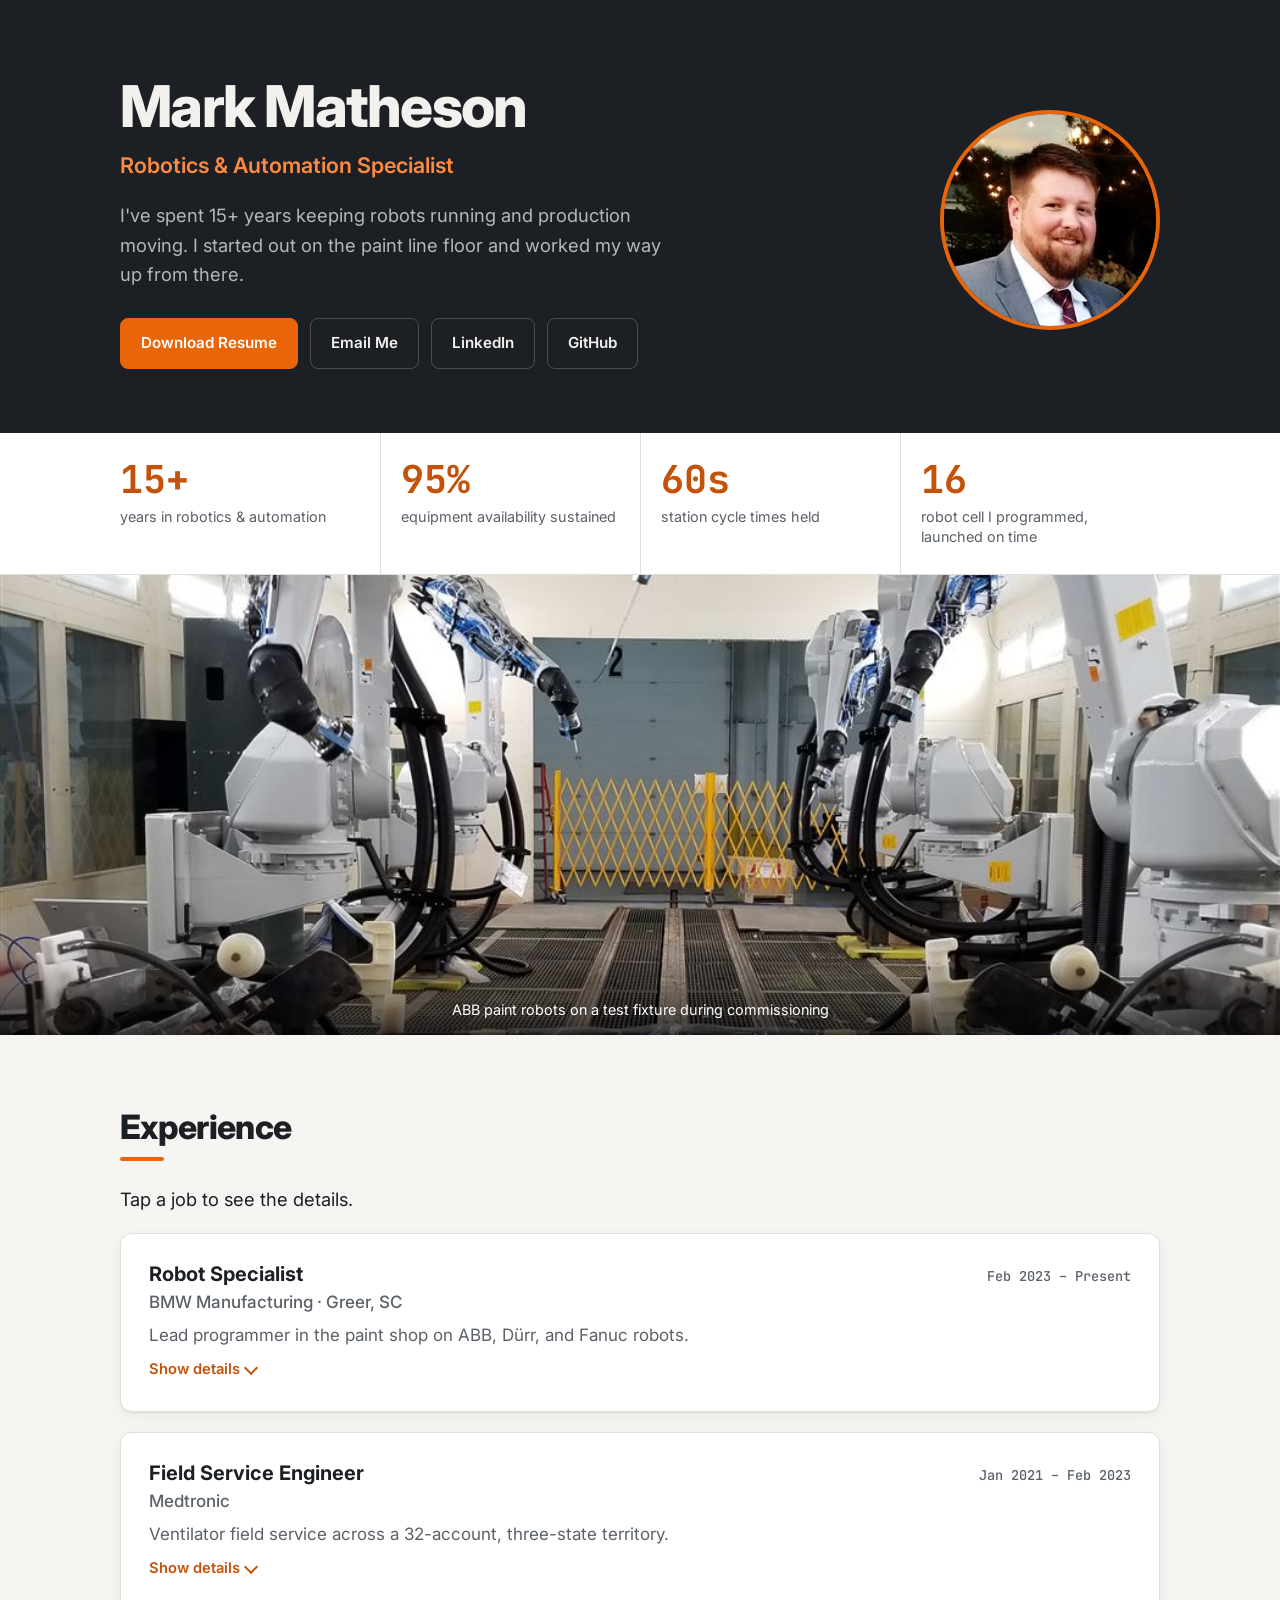
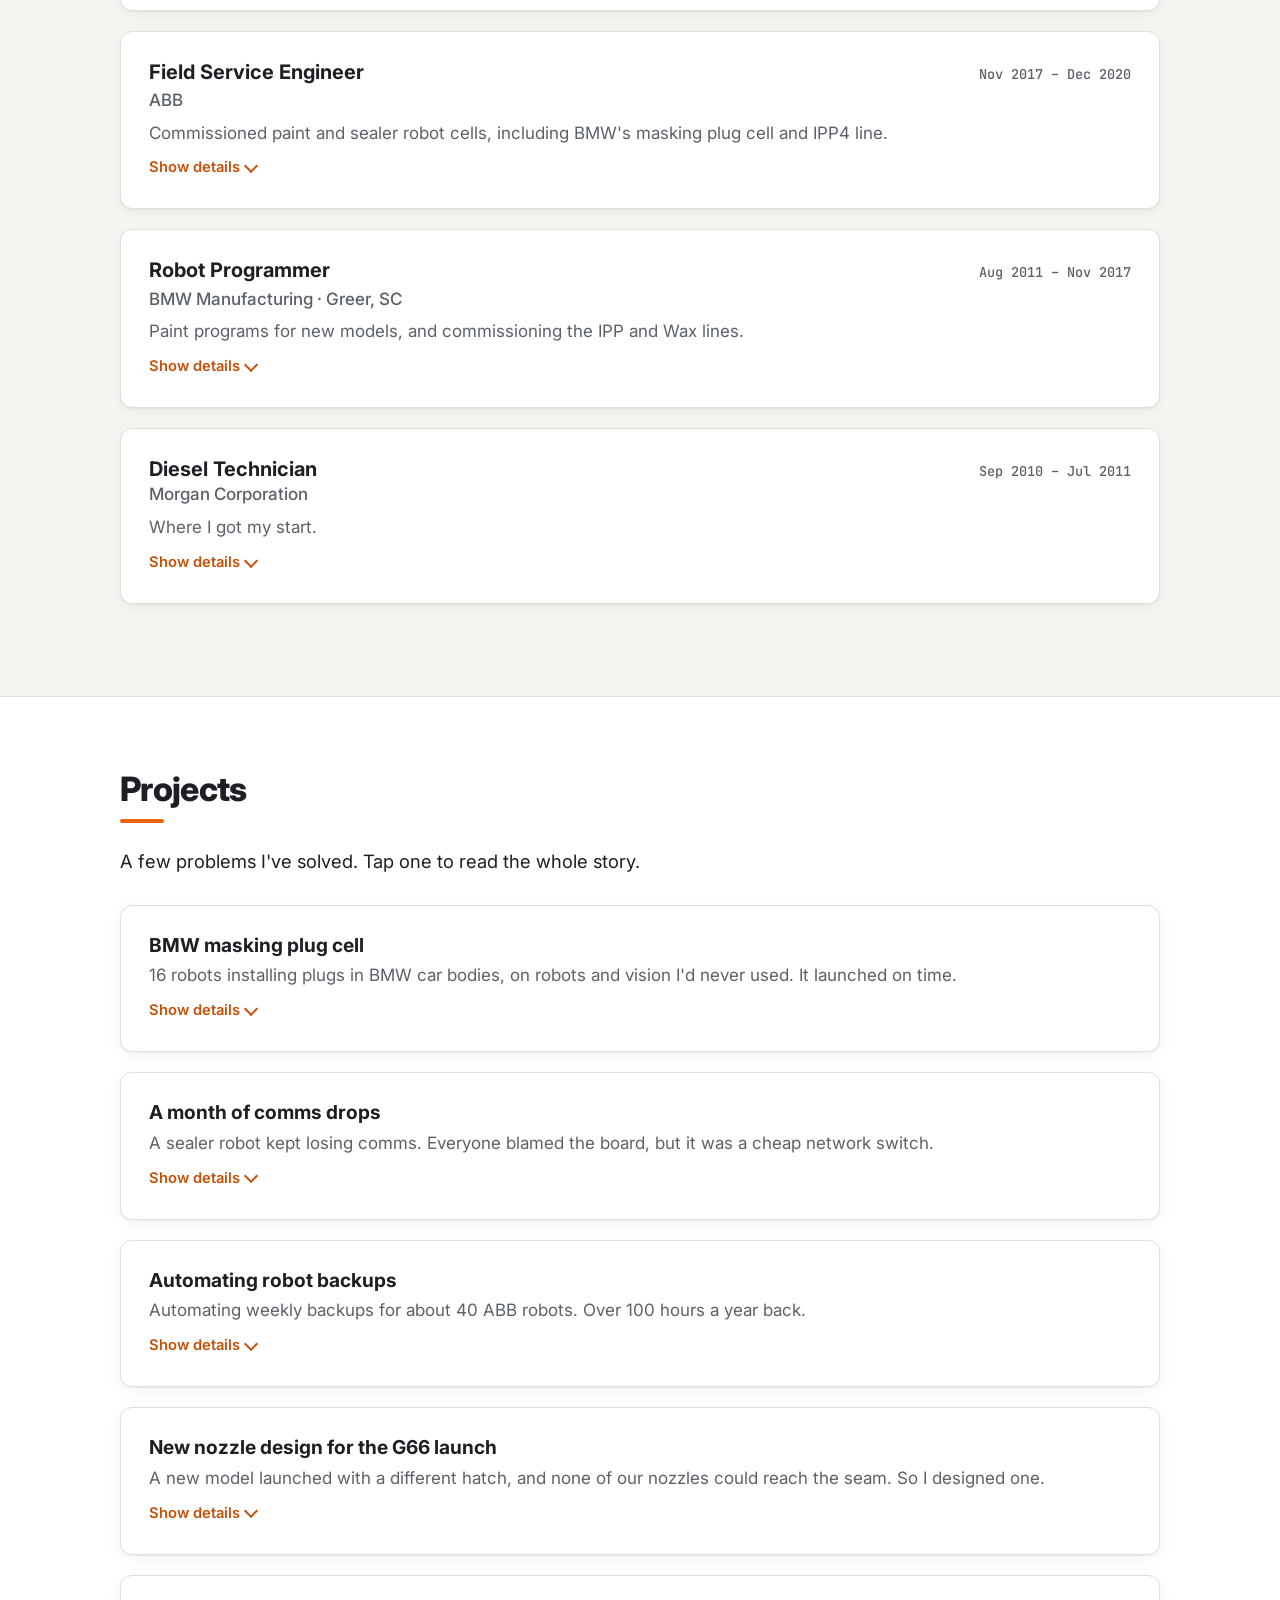
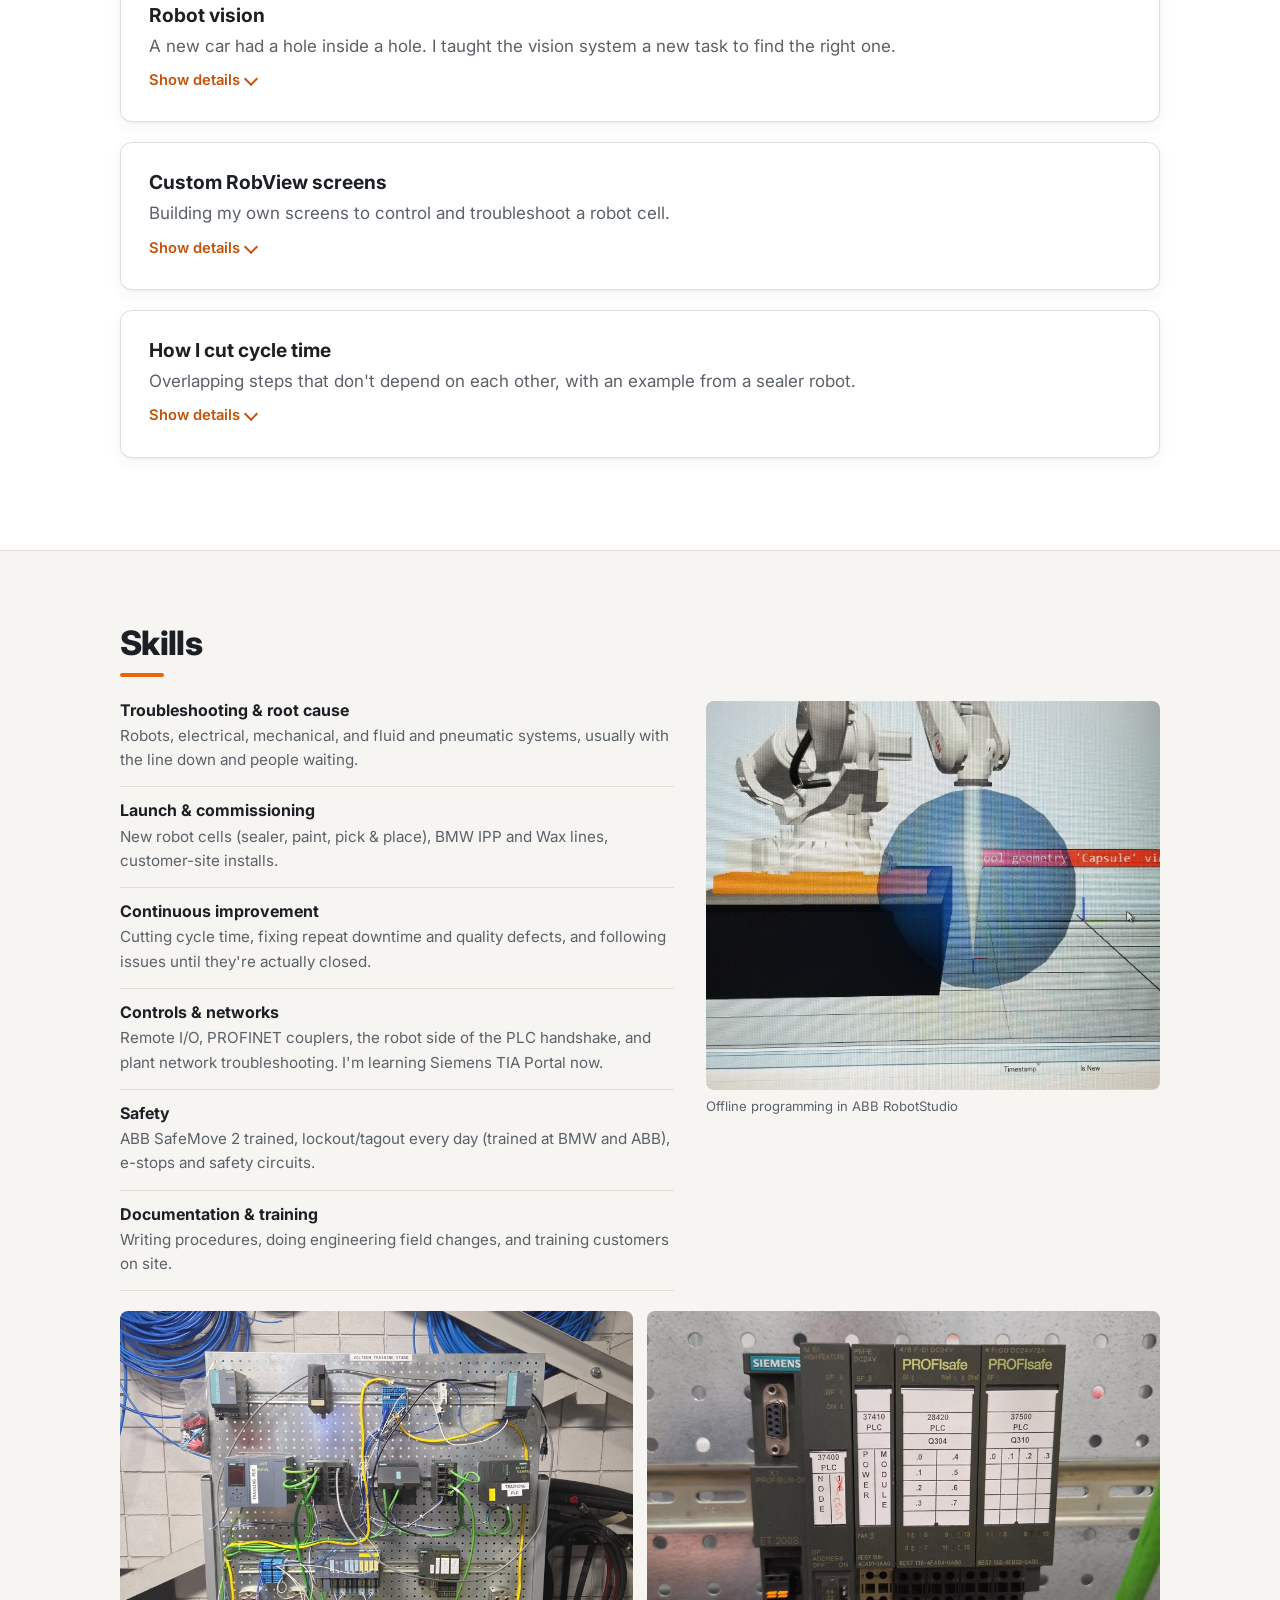
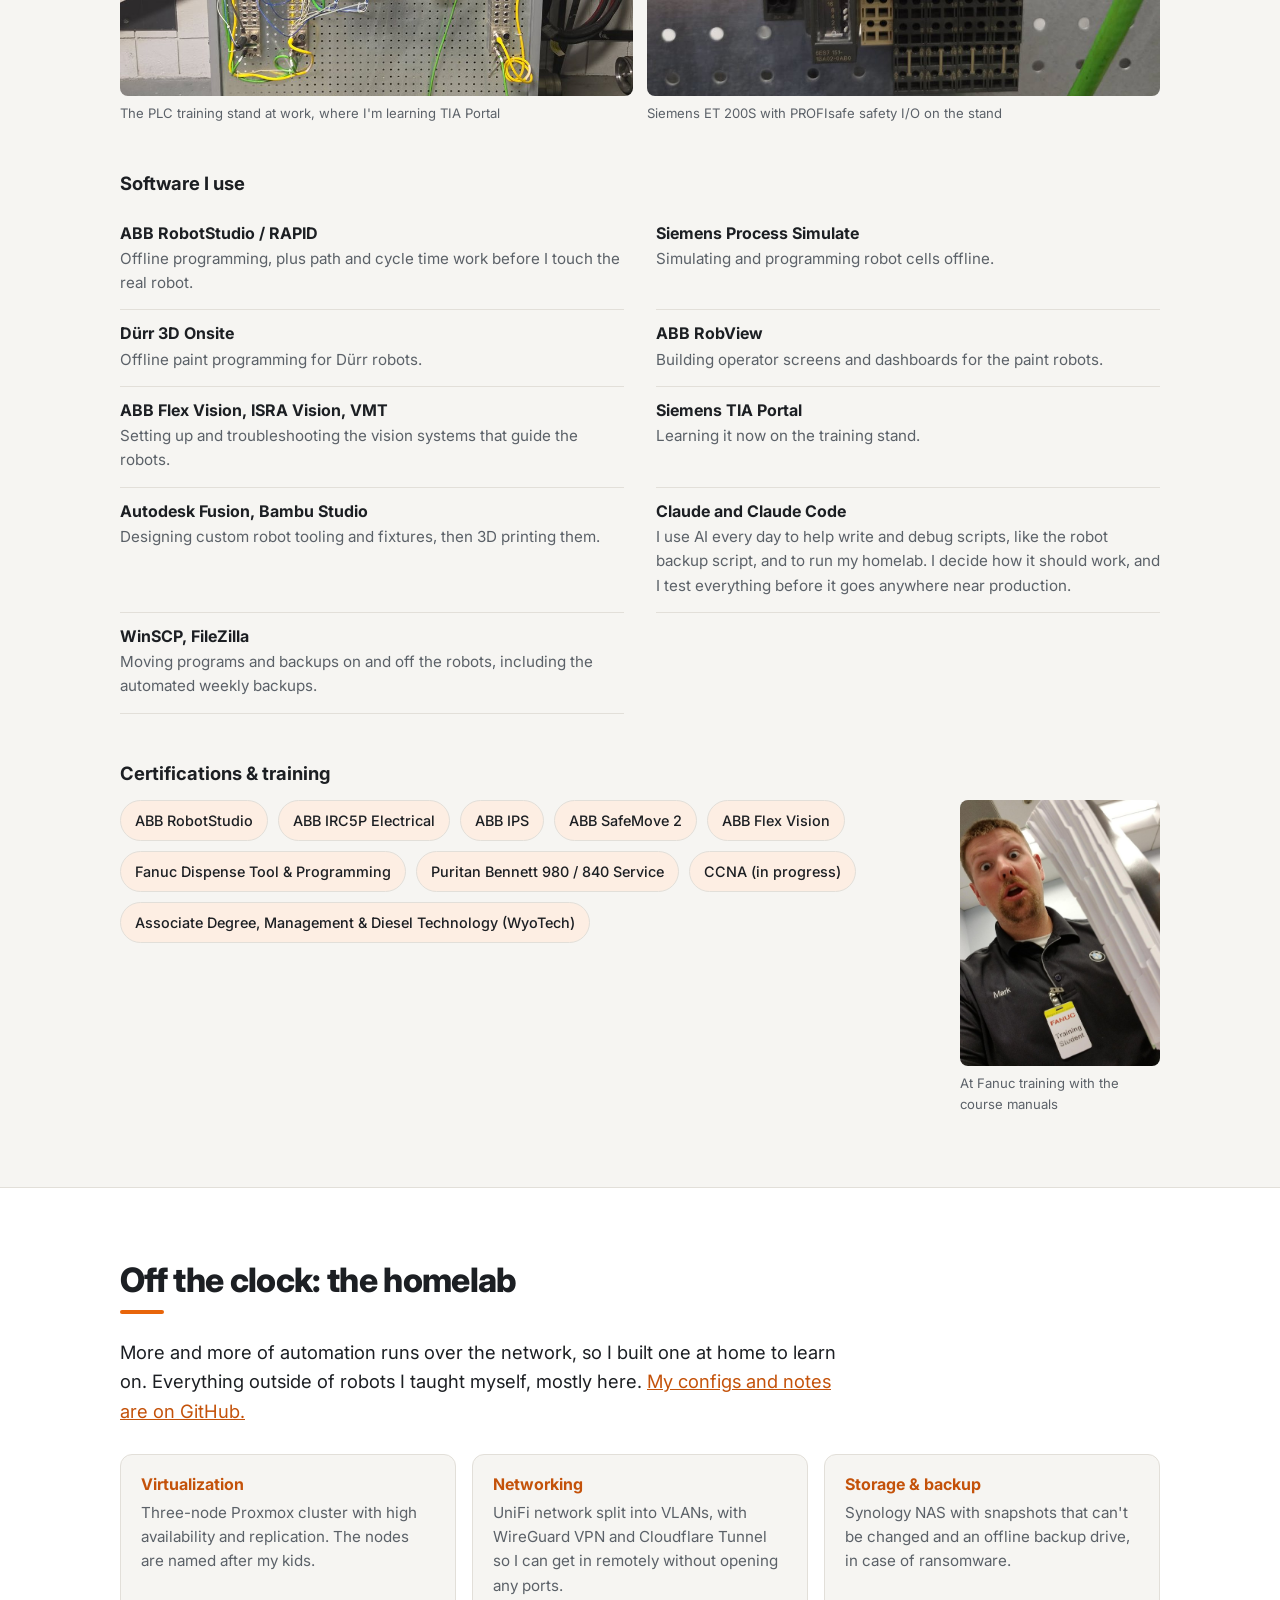
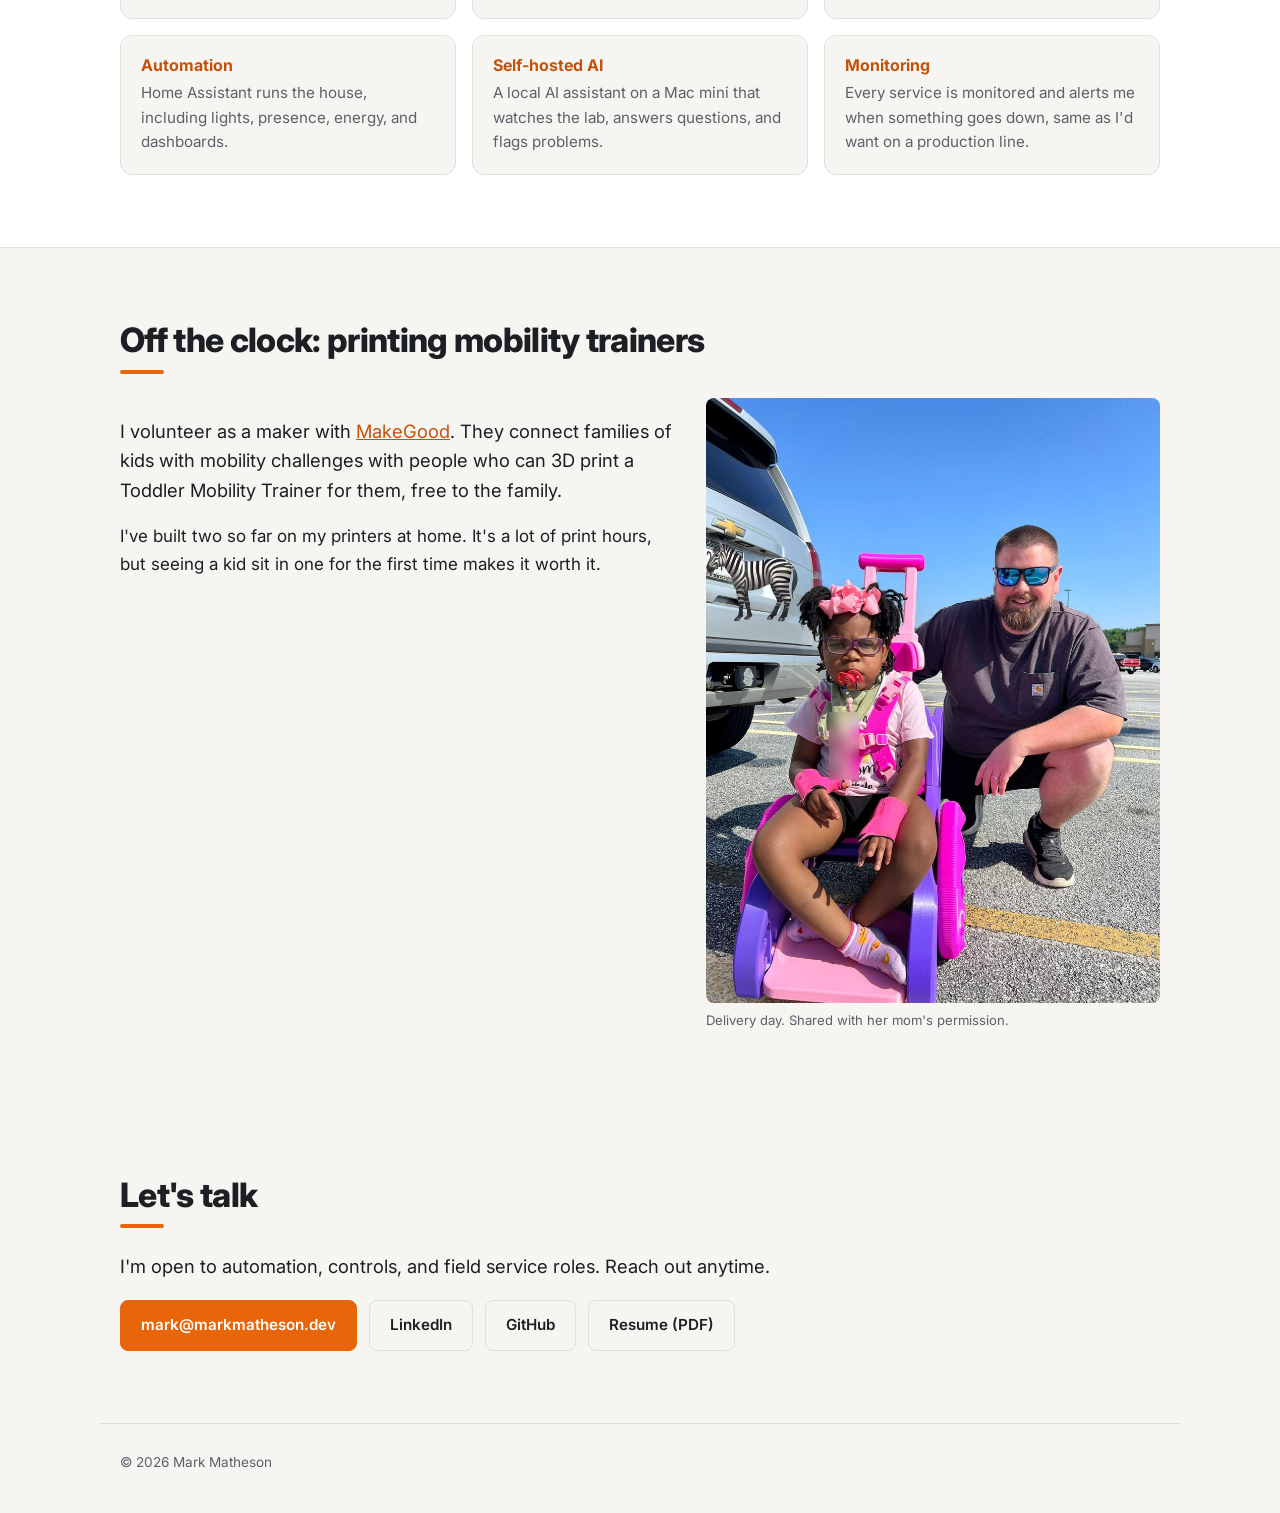
==== site/index.html @ c398d3af "Link backup script GitHub repo Co-Authored-By: Claude Opus 5.5 <noreply@anthropic.com>" ====
<!doctype html>
<html lang="en">
<head>
<meta charset="utf-8">
<meta name="viewport" content="width=device-width, initial-scale=1">
<title>Mark Matheson | Robotics & Automation Specialist</title>
<meta name="description" content="Robotics and automation specialist with 15+ years commissioning, troubleshooting, and improving robotic systems. ABB, Dürr, Fanuc.">
<meta property="og:title" content="Mark Matheson | Robotics & Automation Specialist">
<meta property="og:description" content="15+ years commissioning, troubleshooting, and improving robotic systems.">
<meta property="og:image" content="https://markmatheson.dev/img/abb-robot-cell.jpg">
<meta property="og:url" content="https://markmatheson.dev/">
<link rel="icon" href="data:image/svg+xml,%3Csvg xmlns='http://www.w3.org/2000/svg' viewBox='0 0 32 32'%3E%3Crect width='32' height='32' rx='6' fill='%23e8650a'/%3E%3Ctext x='16' y='22' font-family='Arial' font-weight='700' font-size='15' fill='white' text-anchor='middle'%3EMM%3C/text%3E%3C/svg%3E">
<link rel="preconnect" href="https://fonts.googleapis.com">
<link rel="preconnect" href="https://fonts.gstatic.com" crossorigin>
<link href="https://fonts.googleapis.com/css2?family=Inter:wght@400;500;600;700;800&family=JetBrains+Mono:wght@500;700&display=swap" rel="stylesheet">
<link rel="stylesheet" href="styles.css?v=2026100902">
</head>
<body>

<header class="hero">
  <div class="wrap hero-grid">
    <div class="hero-text">
      <h1>Mark Matheson</h1>
      <p class="title">Robotics &amp; Automation Specialist</p>
      <p class="lede">I've spent 15+ years keeping robots running and production moving. I started out on the paint line floor and worked my way up from there.</p>
      <div class="actions">
        <a class="btn primary" href="Mark_Matheson_Resume.pdf" download>Download Resume</a>
        <a class="btn" href="mailto:mark@markmatheson.dev">Email Me</a>
        <a class="btn" href="https://www.linkedin.com/in/mark-matheson-bb3274138/" target="_blank" rel="noopener">LinkedIn</a>
        <a class="btn" href="https://github.com/markmatheson" target="_blank" rel="noopener">GitHub</a>
      </div>
    </div>
    <img class="headshot" src="img/headshot.jpg" alt="Mark Matheson" width="270" height="270">
  </div>
</header>

<section class="stats" aria-label="Key numbers">
  <div class="wrap stat-grid">
    <div class="stat"><span class="num">15+</span><span class="lbl">years in robotics &amp; automation</span></div>
    <div class="stat"><span class="num">95%</span><span class="lbl">equipment availability sustained</span></div>
    <div class="stat"><span class="num">60s</span><span class="lbl">station cycle times held</span></div>
    <div class="stat"><span class="num">16</span><span class="lbl">robot cell I programmed, launched on time</span></div>
  </div>
</section>

<figure class="banner">
  <img src="img/abb-robot-cell.jpg" alt="ABB paint robots positioned around a test fixture in a paint booth" loading="lazy">
  <figcaption>ABB paint robots on a test fixture during commissioning</figcaption>
</figure>

<main>

<section class="wrap section" id="experience">
  <h2>Experience</h2>
  <p class="lede narrow">Tap a job to see the details.</p>

  <details class="job">
    <summary>
    <div class="job-head">
      <div><h3>Robot Specialist</h3><p class="org">BMW Manufacturing · Greer, SC</p></div>
      <p class="dates">Feb 2023 – Present</p>
    </div>
    <p class="teaser">Lead programmer in the paint shop on ABB, Dürr, and Fanuc robots.</p>
    <span class="more"><span class="show">Show details</span><span class="hide">Hide details</span></span>
    </summary>
    <div class="job-body">
    <ul>
      <li>Lead programmer in the paint shop on ABB, Dürr, and Fanuc robots. I handle new model programming, design changes, and day-to-day improvements.</li>
      <li>When a robot goes down, I'm usually one of the people getting it back up. We hold <strong>95% equipment availability</strong>.</li>
      <li>Helped hold <strong>60-second station cycle times</strong> by tightening up paths and changing the order of steps (<a href="#cycle-time">see how</a>).</li>
      <li>Offline programming in RobotStudio, Process Simulate, and Dürr 3D Onsite. I also design and 3D print custom robot tooling.</li>
    </ul>
    <div class="photos three">
      <figure><img src="img/conveyor-sensors.jpg" alt="Conveyor station with photoelectric sensors and vision hardware" loading="lazy"><figcaption>Sensor and vision station work</figcaption></figure>
      <figure><img src="img/truprint-3000.jpg" alt="TRUMPF TruPrint 3000 metal 3D printer" loading="lazy"><figcaption>TruPrint 3000 metal 3D printer</figcaption></figure>
      <figure class="clip"><video src="img/pvc-flat-tip.mp4" poster="img/pvc-flat-tip-poster.jpg" muted loop playsinline preload="metadata" aria-label="PVC sealer spraying from an Omni flat-tip nozzle during a pressure test"></video><figcaption>Pressure-testing PVC with an Omni flat tip</figcaption></figure>
    </div>
  </div>
  </details>

  <details class="job">
    <summary>
    <div class="job-head">
      <div><h3>Field Service Engineer</h3><p class="org">Medtronic</p></div>
      <p class="dates">Jan 2021 – Feb 2023</p>
    </div>
    <p class="teaser">Ventilator field service across a 32-account, three-state territory.</p>
    <span class="more"><span class="show">Show details</span><span class="hide">Hide details</span></span>
    </summary>
    <div class="job-body">
    <ul>
      <li>Covered a <strong>32-account territory</strong> across South Carolina, western North Carolina, and east Tennessee, mostly on my own.</li>
      <li>Installed, repaired, and upgraded Puritan Bennett 980 and 840 ventilators in hospitals, including through COVID. There was no room for mistakes.</li>
      <li>Did engineering field changes and trained hospital biomed staff on site.</li>
    </ul>
    <div class="photos">
      <figure><img src="img/pb980-shop.jpg" alt="Puritan Bennett 980 ventilators in a service shop" loading="lazy"><figcaption>PB980 ventilators in for service</figcaption></figure>
      <figure><img src="img/field-or.jpg" alt="Mark in scrubs in a hospital operating room" loading="lazy"><figcaption>On site in the OR</figcaption></figure>
    </div>
  </div>
  </details>

  <details class="job">
    <summary>
    <div class="job-head">
      <div><h3>Field Service Engineer</h3><p class="org">ABB</p></div>
      <p class="dates">Nov 2017 – Dec 2020</p>
    </div>
    <p class="teaser">Commissioned paint and sealer robot cells, including BMW's masking plug cell and IPP4 line.</p>
    <span class="more"><span class="show">Show details</span><span class="hide">Hide details</span></span>
    </summary>
    <div class="job-body">
    <ul>
      <li>Traveled to customer plants to commission new sealer and paint robot cells, from install until production took them over. That included BMW's new IPP4 paint line and the masking plug cell, and a bumper paint line at Honda.</li>
      <li>Programmed Flex Vision and pick-and-place applications. IRC5/IRC5P controllers and IPS paint systems.</li>
      <li>Programmed a 16-robot masking plug cell for BMW on robots and vision I'd never used before. It launched on time at a 60-second cycle and 95% plug success (<a href="#masking-plug">see the project</a>). I was named Employee of the Month for it.</li>
      <li>Cycle time improvements, troubleshooting, and repairs on site.</li>
    </ul>
    <div class="photos three">
      <figure><img src="img/paint-booth.jpg" alt="Paint booth with covered robots during a spray trial" loading="lazy"><figcaption>Paint booth trial run</figcaption></figure>
      <figure><img src="img/ipp4-feather-duster-cell.jpg" alt="ABB robot with a feather duster tool in the IPP4 paint line at BMW" loading="lazy"><figcaption>The IPP4 feather duster cell at BMW, which I commissioned</figcaption></figure>
      <figure><img src="img/feather-duster-cad.jpg" alt="3D model of an ABB robot holding a feather duster tool" loading="lazy"><figcaption>3D model of the feather duster robot and tool</figcaption></figure>
    </div>
  </div>
  </details>

  <details class="job">
    <summary>
    <div class="job-head">
      <div><h3>Robot Programmer</h3><p class="org">BMW Manufacturing · Greer, SC</p></div>
      <p class="dates">Aug 2011 – Nov 2017</p>
    </div>
    <p class="teaser">Paint programs for new models, and commissioning the IPP and Wax lines.</p>
    <span class="more"><span class="show">Show details</span><span class="hide">Hide details</span></span>
    </summary>
    <div class="job-body">
    <ul>
      <li>Created paint programs for new models and ran paint trial bodies.</li>
      <li>Troubleshot and corrected paint defects. Set up color tables for Bell RB1000 applicators.</li>
      <li>Member of the commissioning team for the IPP and Wax lines.</li>
      <li>Before programming I worked the paint line floor: repair, E-coat sanding, inspection and polish, and robot operator.</li>
    </ul>
    <div class="photos">
      <figure><img src="img/paint-booth-robots.jpg" alt="Orange paint robots on both sides of an empty paint booth" loading="lazy"><figcaption>Paint robots in an empty booth</figcaption></figure>
    </div>
  </div>
  </details>

  <details class="job compact">
    <summary>
    <div class="job-head">
      <div><h3>Diesel Technician</h3><p class="org">Morgan Corporation</p></div>
      <p class="dates">Sep 2010 – Jul 2011</p>
    </div>
    <p class="teaser">Where I got my start.</p>
    <span class="more"><span class="show">Show details</span><span class="hide">Hide details</span></span>
    </summary>
    <div class="job-body">
    <p>Where I got my start, doing overhauls and off-site repairs and keeping downtime low.</p>
    <div class="photos">
      <figure><img src="img/morgan-bay.jpg" alt="A green tractor with its hood open and two heavy axles on stands in a shop bay" loading="lazy"><figcaption>My bay at Morgan, with a tractor and its axles torn down</figcaption></figure>
    </div>
  </div>
  </details>
</section>

<section class="section alt" id="projects">
  <div class="wrap">
  <h2>Projects</h2>
  <p class="lede narrow">A few problems I've solved. Tap one to read the whole story.</p>
  <details class="job project" id="masking-plug">
    <summary>
      <h3>BMW masking plug cell</h3>
      <p class="teaser">16 robots installing plugs in BMW car bodies, on robots and vision I'd never used. It launched on time.</p>
      <span class="more"><span class="show">Show details</span><span class="hide">Hide details</span></span>
    </summary>
    <div class="job-body">
  <p class="lede narrow">In 2018 ABB put me on a 16-robot cell at BMW that puts masking plugs into the car bodies. I was a paint guy, and I'd never programmed these robots or this vision system. We launched on time anyway.</p>
  <div class="spot-stats">
    <div><span class="num">16</span><span class="lbl">robots in the cell</span></div>
    <div><span class="num">60s</span><span class="lbl">cycle time</span></div>
    <div><span class="num">95%</span><span class="lbl">plug success rate</span></div>
    <div><span class="num">On time</span><span class="lbl">hit the launch date</span></div>
  </div>
  <div class="spot-grid">
    <div class="spot"><h4>The problem</h4><p>The plugs only seat if you're right on the hole, and the body could shift a little while the robots pushed on it. Just driving the plug straight in would miss or seat it badly.</p></div>
    <div class="spot"><h4>What I did</h4><p>I learned it on site from ABB's manuals, a lot of trial and error, and BMW's people. I set up robots on opposite sides of the body to push at the same time, so they held the body still. Then I watched how the line workers put plugs in by hand and copied their motion into the robot paths with RelTool offsets.</p></div>
    <div class="spot"><h4>The result</h4><p>It launched on the date at a 60-second cycle and 95% plug success. Most of the misses came from plugs jamming on the feed conveyor, not the robots putting them in. ABB named me Field Service Employee of the Month.</p></div>
  </div>
  <blockquote class="quote">
    <p>&ldquo;Mark has performed above expectations and has excelled throughout. Mark has been instrumental in the success of the Masking Plug project.&rdquo;</p>
    <cite>Director of Field Services &amp; Technical Support, ABB. Employee of the Month award, June 2018</cite>
  </blockquote>
  <p class="narrow lesson">If I did it again, I'd go stand with the line workers on day one. The way they did it by hand ended up being the key to the whole thing.</p>
  <p class="narrow lesson">BMW posted about the cell on LinkedIn in November 2018. The robots put in about 61,000 plugs a day, work that used to be hard on people's shoulders, necks, and hands. <a href="https://www.linkedin.com/feed/update/urn:li:activity:6467834112106389504/" target="_blank" rel="noopener">Here's BMW's post</a>, and it's still on their <a href="https://www.bmwgroup-werke.com/spartanburg/en/our-plant.html" target="_blank" rel="noopener">Spartanburg plant page</a>.</p>
</div>
  </details>
  <details class="job project" id="case-comms">
    <summary>
      <h3>A month of comms drops</h3>
      <p class="teaser">A sealer robot kept losing comms. Everyone blamed the board, but it was a cheap network switch.</p>
      <span class="more"><span class="show">Show details</span><span class="hide">Hide details</span></span>
    </summary>
    <div class="job-body">
    <p class="lede narrow">We had a sealer robot that kept losing comms between the IRC5 and the process board. It had been going on for about a month and getting worse.</p>
    <div class="spot-grid">
      <div class="spot"><h4>The problem</h4><p>Maintenance had been on it for weeks and was about ready to call ABB in. Their plan was to replace the board, but nobody knew how to move the config over to a new one, so they called me in on my day off.</p></div>
      <div class="spot"><h4>What I did</h4><p>I wanted to know where the problem was before I swapped anything. The HMI never lost its data, so I knew it was on the controller's network side. I watched the drops in RobotStudio and checked the board's link status and boot log, and the board looked fine. The next time it dropped, I power-cycled just the internal LAN switch and comms came right back.</p></div>
      <div class="spot"><h4>The proof</h4><p>Maintenance wanted proof before they closed it out, which was fair. I put the bad switch in the controls cabinet on our offline cell, where three robots talk to a PLC. Within a day it dropped all the comms there too. So we swapped a cheap switch instead of the board, and never had to call ABB.</p></div>
    </div>
    <p class="narrow lesson">Intermittent problems will fool you. I try to prove where it is before I start throwing parts at it.</p>
  </div>
  </details>
  <details class="job project" id="case-backups">
    <summary>
      <h3>Automating robot backups</h3>
      <p class="teaser">Automating weekly backups for about 40 ABB robots. Over 100 hours a year back.</p>
      <span class="more"><span class="show">Show details</span><span class="hide">Hide details</span></span>
    </summary>
    <div class="job-body">
  <p class="lede narrow">Every Sunday, two of our programmers spent about an hour each backing up around 40 ABB robots by hand. So I automated it.</p>
  <div class="spot-stats">
    <div><span class="num">~40</span><span class="lbl">robots covered</span></div>
    <div><span class="num">0</span><span class="lbl">people needed on Sundays</span></div>
    <div><span class="num">100+</span><span class="lbl">labor hours saved a year</span></div>
    <div><span class="num">3</span><span class="lbl">restore points kept on each robot</span></div>
  </div>
  <div class="spot-grid">
    <div class="spot"><h4>How it worked before</h4><p>Someone had to go robot to robot every Sunday and pull the backups by hand. Two people, about an hour each, every week.</p></div>
    <div class="spot"><h4>What I built</h4><p>Each controller now takes its own backup at a set time on Sunday. Then a WinSCP script on the HMI pulls every backup over FTP into that robot's folder on the network and checks that it got there. Only after that does it delete the oldest backup on the robot, so each one keeps its three newest. The passwords are in a separate file, not in the script.</p></div>
    <div class="spot"><h4>The result</h4><p>Nobody has to do it by hand anymore. That's over 100 hours a year back, and every robot gets a good backup every week.</p></div>
  </div>
  <h4 class="code-title">The code</h4>
  <p class="narrow">It's a PowerShell script I wrote on my own laptop and tested at work. It reads a list of robots, pings each one, pulls the newest backup over FTP, and files it on the network by year and month. If a robot is offline it skips it and keeps going, and at the end it logs what downloaded, what was offline and what failed. This is the part I cared about most. It never deletes anything off the robot until the new backup is safe on the network.</p>
  <pre class="code"><code># Cleanup only runs after a successful download (or already-current), so it is safe to delete.
if ($backupFolders.Count -gt $KeepOnRobot) {
    $toDelete = $backupFolders | Select-Object -Skip $KeepOnRobot
    foreach ($old in $toDelete) {
        Write-Log &quot;$RobotName - Deleting old backup from controller: $($old.Name)&quot;
        $session.RemoveFiles(&quot;$RemoteBackupParent/$($old.Name)&quot;) | Out-Null
    }
}</code></pre>
  <p class="narrow lesson"><a href="code/ABB-BackupTransfer.ps1" download>Download the full script</a> and an <a href="code/robots.example.csv" download>example robot list</a>, or see it <a href="https://github.com/markmatheson/ABB-robot-Backup-script" target="_blank" rel="noopener">on GitHub</a>. I swapped the real paths, robot names and logins for made-up ones.</p>
</div>
  </details>
  <details class="job project" id="custom-nozzle">
    <summary>
      <h3>New nozzle design for the G66 launch</h3>
      <p class="teaser">A new model launched with a different hatch, and none of our nozzles could reach the seam. So I designed one.</p>
      <span class="more"><span class="show">Show details</span><span class="hide">Hide details</span></span>
    </summary>
    <div class="job-body">
  <p class="lede narrow">For a new model launch, the hatch was different and we needed to hit a seam that none of our nozzles could reach. So I made one that could.</p>
  <div class="spot-grid">
    <div class="spot"><h4>The problem</h4><p>We got the new CAD data in, and while we were programming it offline we found one seam on the hatch that our current nozzle couldn't reach.</p></div>
    <div class="spot"><h4>What I did</h4><p>I designed a custom nozzle in Fusion. I printed the first one in plastic on a Bambu Lab to check the fit, since that's cheaper and faster. Then I printed the real one on our metal 3D printer.</p></div>
    <div class="spot"><h4>The result</h4><p>I ran a test program with it in the offline cell to dial in the pressure we needed. Once that was right, we added it to the robots on the line.</p></div>
  </div>
  <div class="photos one">
    <figure><img src="img/nozzle-trial-beads.jpg" alt="Plastic prototype nozzle and metal printed nozzle lying on foil next to test beads, with handwritten notes" loading="lazy"><figcaption>The plastic prototype, the metal nozzle, and the test beads I ran to dial in the pressure</figcaption></figure>
  </div>
  <div class="photos fit">
    <figure class="spin"><video src="img/nozzle-spin.mp4" poster="img/nozzle-spin-poster.jpg" autoplay muted loop playsinline preload="metadata" aria-label="The custom nozzle slowly rotating, showing the bent tip and the two-hole mounting base"></video><figcaption>The nozzle I designed in Fusion</figcaption></figure>
    <figure><img src="img/nozzle-process-simulate.jpg" alt="Simulation view of an orange paint robot wrist with the custom nozzle mounted on the tool" loading="lazy"><figcaption>The nozzle on the robot in Process Simulate</figcaption></figure>
  </div>
</div>
  </details>
  <details class="job project" id="vision">
    <summary>
      <h3>Robot vision</h3>
      <p class="teaser">A new car had a hole inside a hole. I taught the vision system a new task to find the right one.</p>
      <span class="more"><span class="show">Show details</span><span class="hide">Hide details</span></span>
    </summary>
    <div class="job-body">
  <p class="lede narrow">When we launch new cars, some of the holes are tricky enough that I have to teach the vision system a new task for them.</p>
  <div class="spot-grid">
    <div class="spot"><h4>The problem</h4><p>One time we had a hole inside a hole. The tasks we already had weren't made for that.</p></div>
    <div class="spot"><h4>What I did</h4><p>I taught a new task for that hole and masked out the inside one.</p></div>
    <div class="spot"><h4>The result</h4><p>Now I call that task from the robot program, so it finds the hole on that model more repeatably and accurately.</p></div>
  </div>
  <div class="photos one">
    <figure><img src="img/flexvision.jpg" alt="ABB FlexVision on a cabinet screen with two camera views locked onto a hole and a list of locate and inspect tasks" loading="lazy"><figcaption>FlexVision with both cameras locked onto a hole</figcaption></figure>
    <figure><img src="img/cognex-gige.jpg" alt="Cognex GigE Vision configuration tool showing camera network connections and settings" loading="lazy"><figcaption>Setting up the camera network in Cognex's GigE tool</figcaption></figure>
  </div>
</div>
  </details>
  <details class="job project" id="robview-screens">
    <summary>
      <h3>Custom RobView screens</h3>
      <p class="teaser">Building my own screens to control and troubleshoot a robot cell.</p>
      <span class="more"><span class="show">Show details</span><span class="hide">Hide details</span></span>
    </summary>
    <div class="job-body">
  <p class="lede narrow">RobView lets you build your own user screens. You can take pretty much any tag on the robot side and make a screen for it.</p>
  <div class="spot-grid">
    <div class="spot"><h4>What they're for</h4><p>I made screens that help us control and troubleshoot the robot cell.</p></div>
    <div class="spot"><h4>How they work</h4><p>The buttons are tied to bools in the robot program, so pressing one changes what the program does. I pick the signals and variables I want and bind them to buttons, lights or a live trend.</p></div>
    <div class="spot"><h4>The doser screen</h4><p>I built this one to show both dosers live: fill levels, pressures, material temp, the valves, and the enable buttons. It's all custom.</p></div>
  </div>
  <div class="photos one">
    <figure><img src="img/robview-doser-screen.jpg" alt="RobView screen in run mode showing two dosers with fill levels, pressures, valves and enable buttons" loading="lazy"><figcaption>The doser screen I built, running on the line</figcaption></figure>
    <figure><img src="img/robview-screen-editor.png" alt="RobView screen editor with a TCP speed trend, on/off buttons, and the dialog for binding robot tags" loading="lazy"><figcaption>Building a screen in RobView and binding it to robot tags. Network details blurred.</figcaption></figure>
  </div>
</div>
  </details>
  <details class="job project" id="cycle-time">
    <summary>
      <h3>How I cut cycle time</h3>
      <p class="teaser">Overlapping steps that don't depend on each other, with an example from a sealer robot.</p>
      <span class="more"><span class="show">Show details</span><span class="hide">Hide details</span></span>
    </summary>
    <div class="job-body">
    <p class="lede narrow">A lot of cycle time gets wasted waiting. The robot finishes one thing, and only then does the next thing start. If a step doesn't really need the one before it to finish, it can start early.</p>
    <p class="narrow">Here's one I did on a sealer robot. The program did a tool change, moved to ready, fired the vision system, then calculated the corrections. But vision doesn't need the robot at ready to measure the car. So I moved it up, and now vision fires and the corrections get calculated <em>while the robot is still doing its tool change</em>. By the time it gets to ready, the offsets are already there.</p>

    <div class="diagram" role="img" aria-label="Animated diagram: the same steps run one at a time versus overlapped. The overlapped version starts sealing sooner, saving time every cycle.">
      <svg viewBox="0 0 720 240" xmlns="http://www.w3.org/2000/svg">
        <text class="d-label" x="0" y="22">Before: one step at a time</text>
        <g class="bar" data-x="0" data-w="250"><rect class="d-a" x="0" y="34" width="250" height="34" rx="4"/><text class="d-t" x="12" y="56">Tool change</text></g>
        <g class="bar" data-x="254" data-w="90"><rect class="d-b" x="254" y="34" width="90" height="34" rx="4"/><text class="d-t" x="264" y="56">To ready</text></g>
        <g class="bar" data-x="348" data-w="130"><rect class="d-c" x="348" y="34" width="130" height="34" rx="4"/><text class="d-t" x="360" y="56">Vision</text></g>
        <g class="bar" data-x="482" data-w="110"><rect class="d-c" x="482" y="34" width="110" height="34" rx="4"/><text class="d-t" x="494" y="56">Corrections</text></g>
        <g class="bar" data-x="596" data-w="124"><rect class="d-p" x="596" y="34" width="124" height="34" rx="4"/><text class="d-t inv" x="608" y="56">Seal →</text></g>

        <text class="d-label" x="0" y="112">After: independent steps overlap</text>
        <g class="bar" data-x="0" data-w="250"><rect class="d-a" x="0" y="124" width="250" height="34" rx="4"/><text class="d-t" x="12" y="146">Tool change</text></g>
        <g class="bar" data-x="0" data-w="130"><rect class="d-c" x="0" y="162" width="130" height="30" rx="4"/><text class="d-t" x="12" y="180">Vision</text></g>
        <g class="bar" data-x="134" data-w="110"><rect class="d-c" x="134" y="162" width="110" height="30" rx="4"/><text class="d-t" x="146" y="180">Corrections</text></g>
        <g class="bar" data-x="254" data-w="90"><rect class="d-b" x="254" y="124" width="90" height="34" rx="4"/><text class="d-t" x="264" y="146">To ready</text></g>
        <g class="bar" data-x="348" data-w="124"><rect class="d-p" x="348" y="124" width="124" height="34" rx="4"/><text class="d-t inv" x="360" y="146">Seal →</text></g>

        <g class="fin">
          <line class="d-guide" x1="348" y1="70" x2="348" y2="232"/>
          <line class="d-guide" x1="596" y1="70" x2="596" y2="232"/>
          <line class="d-save" x1="352" y1="226" x2="592" y2="226"/>
          <text class="d-save-t" x="472" y="216" text-anchor="middle">time saved, every cycle</text>
        </g>
        <line class="d-head" x1="0" y1="28" x2="0" y2="198"/>
      </svg>
      <div class="diagram-foot">
        <p class="caption">Illustrative, not to scale. Saving a few seconds per cycle compounds into hours of production.</p>
        <button class="replay" type="button" hidden>&#9654; Replay</button>
      </div>
    </div>
  </div>
  </details>
  </div>
</section>

<section class="wrap section" id="skills">
  <h2>Skills</h2>
  <div class="skills-grid">
    <div class="skill-list">
      <div class="skill"><h4>Troubleshooting &amp; root cause</h4><p>Robots, electrical, mechanical, and fluid and pneumatic systems, usually with the line down and people waiting.</p></div>
      <div class="skill"><h4>Launch &amp; commissioning</h4><p>New robot cells (sealer, paint, pick &amp; place), BMW IPP and Wax lines, customer-site installs.</p></div>
      <div class="skill"><h4>Continuous improvement</h4><p>Cutting cycle time, fixing repeat downtime and quality defects, and following issues until they're actually closed.</p></div>
      <div class="skill"><h4>Controls &amp; networks</h4><p>Remote I/O, PROFINET couplers, the robot side of the PLC handshake, and plant network troubleshooting. I'm learning Siemens TIA Portal now.</p></div>
      <div class="skill"><h4>Safety</h4><p>ABB SafeMove 2 trained, lockout/tagout every day (trained at BMW and ABB), e-stops and safety circuits.</p></div>
      <div class="skill"><h4>Documentation &amp; training</h4><p>Writing procedures, doing engineering field changes, and training customers on site.</p></div>
    </div>
    <figure class="feature"><img src="img/robotstudio.jpg" alt="ABB RobotStudio simulation showing a robot and tool geometry" loading="lazy"><figcaption>Offline programming in ABB RobotStudio</figcaption></figure>
  </div>

  <div class="photos">
    <figure><img src="img/plc-training-stand.jpg" alt="PLC training stand with Siemens PLCs, network switches, and remote I/O on a pegboard" loading="lazy"><figcaption>The PLC training stand at work, where I&#39;m learning TIA Portal</figcaption></figure>
    <figure><img src="img/siemens-et200s.jpg" alt="Siemens ET 200S remote I/O with PROFIsafe safety modules" loading="lazy"><figcaption>Siemens ET 200S with PROFIsafe safety I/O on the stand</figcaption></figure>
  </div>

  <h3 class="sub">Software I use</h3>
  <div class="sw-grid">
    <div class="skill"><h4>ABB RobotStudio / RAPID</h4><p>Offline programming, plus path and cycle time work before I touch the real robot.</p></div>
    <div class="skill"><h4>Siemens Process Simulate</h4><p>Simulating and programming robot cells offline.</p></div>
    <div class="skill"><h4>Dürr 3D Onsite</h4><p>Offline paint programming for Dürr robots.</p></div>
    <div class="skill"><h4>ABB RobView</h4><p>Building operator screens and dashboards for the paint robots.</p></div>
    <div class="skill"><h4>ABB Flex Vision, ISRA Vision, VMT</h4><p>Setting up and troubleshooting the vision systems that guide the robots.</p></div>
    <div class="skill"><h4>Siemens TIA Portal</h4><p>Learning it now on the training stand.</p></div>
    <div class="skill"><h4>Autodesk Fusion, Bambu Studio</h4><p>Designing custom robot tooling and fixtures, then 3D printing them.</p></div>
    <div class="skill"><h4>Claude and Claude Code</h4><p>I use AI every day to help write and debug scripts, like the robot backup script, and to run my homelab. I decide how it should work, and I test everything before it goes anywhere near production.</p></div>
    <div class="skill"><h4>WinSCP, FileZilla</h4><p>Moving programs and backups on and off the robots, including the automated weekly backups.</p></div>
  </div>

  <h3 class="sub">Certifications &amp; training</h3>
  <div class="certs-grid">
    <ul class="chips">
      <li>ABB RobotStudio</li><li>ABB IRC5P Electrical</li><li>ABB IPS</li><li>ABB SafeMove 2</li><li>ABB Flex Vision</li>
      <li>Fanuc Dispense Tool &amp; Programming</li><li>Puritan Bennett 980 / 840 Service</li><li>CCNA (in progress)</li>
      <li>Associate Degree, Management &amp; Diesel Technology (WyoTech)</li>
    </ul>
    <figure class="small"><img src="img/fanuc-training.jpg" alt="Mark at Fanuc training holding a stack of course manuals" loading="lazy"><figcaption>At Fanuc training with the course manuals</figcaption></figure>
  </div>
</section>

<section class="section alt" id="homelab">
  <div class="wrap">
    <h2>Off the clock: the homelab</h2>
    <p class="lede narrow">More and more of automation runs over the network, so I built one at home to learn on. Everything outside of robots I taught myself, mostly here. <a href="https://github.com/markmatheson/homelab" target="_blank" rel="noopener">My configs and notes are on GitHub.</a></p>
    <div class="lab-grid">
      <div class="lab"><h4>Virtualization</h4><p>Three-node Proxmox cluster with high availability and replication. The nodes are named after my kids.</p></div>
      <div class="lab"><h4>Networking</h4><p>UniFi network split into VLANs, with WireGuard VPN and Cloudflare Tunnel so I can get in remotely without opening any ports.</p></div>
      <div class="lab"><h4>Storage &amp; backup</h4><p>Synology NAS with snapshots that can't be changed and an offline backup drive, in case of ransomware.</p></div>
      <div class="lab"><h4>Automation</h4><p>Home Assistant runs the house, including lights, presence, energy, and dashboards.</p></div>
      <div class="lab"><h4>Self-hosted AI</h4><p>A local AI assistant on a Mac mini that watches the lab, answers questions, and flags problems.</p></div>
      <div class="lab"><h4>Monitoring</h4><p>Every service is monitored and alerts me when something goes down, same as I'd want on a production line.</p></div>
    </div>
  </div>
</section>

<section class="wrap section" id="makegood">
  <h2>Off the clock: printing mobility trainers</h2>
  <div class="skills-grid">
    <div>
      <p class="lede">I volunteer as a maker with <a href="https://3d-mobility.org/" target="_blank" rel="noopener">MakeGood</a>. They connect families of kids with mobility challenges with people who can 3D print a Toddler Mobility Trainer for them, free to the family.</p>
      <p>I've built two so far on my printers at home. It's a lot of print hours, but seeing a kid sit in one for the first time makes it worth it.</p>
    </div>
    <figure class="feature"><img src="img/makegood-delivery.jpg" alt="Mark kneeling beside a toddler seated in the purple and pink 3D printed mobility trainer he built" loading="lazy"><figcaption>Delivery day. Shared with her mom&#39;s permission.</figcaption></figure>
  </div>
</section>

<section class="wrap section contact" id="contact">
  <h2>Let's talk</h2>
  <p class="lede narrow">I'm open to automation, controls, and field service roles. Reach out anytime.</p>
  <div class="actions">
    <a class="btn primary" href="mailto:mark@markmatheson.dev">mark@markmatheson.dev</a>
    <a class="btn" href="https://www.linkedin.com/in/mark-matheson-bb3274138/" target="_blank" rel="noopener">LinkedIn</a>
    <a class="btn" href="https://github.com/markmatheson" target="_blank" rel="noopener">GitHub</a>
    <a class="btn" href="Mark_Matheson_Resume.pdf" download>Resume (PDF)</a>
  </div>
</section>

</main>

<footer class="wrap footer">© 2026 Mark Matheson</footer>

<script>
(() => {
  // Race the two timelines: bar width = duration, so both rows run on one clock.
  const d = document.querySelector(".diagram");
  if (!d || matchMedia("(prefers-reduced-motion: reduce)").matches) return;
  const MS_PER_UNIT = 5, TOTAL = 720 * MS_PER_UNIT;
  d.querySelectorAll(".bar").forEach(g => {
    g.style.setProperty("--s", g.dataset.x * MS_PER_UNIT + "ms");
    g.style.setProperty("--d", g.dataset.w * MS_PER_UNIT + "ms");
  });
  d.style.setProperty("--end", TOTAL + "ms");
  d.classList.add("armed");
  const head = d.querySelector(".d-head"), btn = d.querySelector(".replay");
  const play = () => {
    d.classList.remove("play"); void d.offsetWidth; d.classList.add("play");
    const t0 = performance.now();
    const tick = now => {
      const x = Math.min(720, (now - t0) / MS_PER_UNIT);
      head.setAttribute("x1", x); head.setAttribute("x2", x);
      if (x < 720) requestAnimationFrame(tick); else d.classList.add("done");
    };
    d.classList.remove("done"); requestAnimationFrame(tick);
  };
  btn.hidden = false; btn.addEventListener("click", play);
  new IntersectionObserver((entries, io) => {
    if (entries[0].isIntersecting) { play(); io.disconnect(); }
  }, { threshold: 0.6 }).observe(d);
})();
(() => {
  const v = document.querySelector(".clip video");
  if (!v) return;
  if (matchMedia("(prefers-reduced-motion: reduce)").matches) { v.controls = true; return; }
  new IntersectionObserver(([e]) => { e.isIntersecting ? v.play().catch(() => {}) : v.pause(); }, { threshold: 0.4 }).observe(v);
})();
(() => {
  // Open a collapsed job or project when a link points into it.
  const openTo = hash => {
    const el = hash && document.getElementById(hash.slice(1));
    if (!el) return;
    const d = el.closest("details");
    if (d) { d.open = true; requestAnimationFrame(() => el.scrollIntoView({ behavior: "smooth", block: "start" })); }
  };
  document.addEventListener("click", e => {
    const a = e.target.closest('a[href^="#"]');
    if (a) { e.preventDefault(); history.replaceState(null, "", a.hash); openTo(a.hash); }
  });
  openTo(location.hash);
})();
</script>
</body>
</html>
---- site/styles.css ----
:root {
  --bg: #f6f5f2;
  --surface: #ffffff;
  --ink: #1c1f23;
  --muted: #5b6168;
  --line: #e2dfd9;
  --accent: #c4520a;
  --accent-fill: #e8650a;
  --accent-soft: #fdeee3;
  --hero-bg: #1c1f23;
  --hero-ink: #f3f1ed;
  --hero-muted: #b4b8bd;
  --d-a: #d9dde2;
  --d-b: #c4cad1;
  --d-c: #f7c9a6;
  --d-p: #1c1f23;
  --d-p-ink: #ffffff;
  --shadow: 0 1px 2px rgba(0,0,0,.05), 0 4px 16px rgba(0,0,0,.05);
}
@media (prefers-color-scheme: dark) {
  :root:not([data-theme="light"]) {
    --bg: #121416;
    --surface: #1b1e21;
    --ink: #eceae6;
    --muted: #a1a6ac;
    --line: #2c3035;
    --accent: #ff8a3d;
    --accent-fill: #e8650a;
    --accent-soft: #2e2219;
    --hero-bg: #0b0c0e;
    --d-a: #3a4047;
    --d-b: #4a5159;
    --d-c: #8a4a1c;
    --d-p: #eceae6;
    --d-p-ink: #121416;
    --shadow: none;
  }
}
:root[data-theme="dark"] {
  --bg: #121416; --surface: #1b1e21; --ink: #eceae6; --muted: #a1a6ac; --line: #2c3035;
  --accent: #ff8a3d; --accent-soft: #2e2219; --hero-bg: #0b0c0e;
  --d-a: #3a4047; --d-b: #4a5159; --d-c: #8a4a1c; --d-p: #eceae6; --d-p-ink: #121416; --shadow: none;
}

* { box-sizing: border-box; }
html { scroll-behavior: smooth; }
body {
  margin: 0;
  background: var(--bg);
  color: var(--ink);
  font: 400 17px/1.6 Inter, system-ui, -apple-system, "Segoe UI", sans-serif;
  -webkit-font-smoothing: antialiased;
}
img { max-width: 100%; display: block; }
a { color: var(--accent); }
h1, h2, h3, h4 { line-height: 1.2; margin: 0; }
h2 { font-size: clamp(1.6rem, 3.5vw, 2.1rem); font-weight: 800; letter-spacing: -.02em; margin-bottom: 1.5rem; }
h2::after { content: ""; display: block; width: 44px; height: 4px; background: var(--accent-fill); margin-top: .6rem; border-radius: 2px; }

.wrap { max-width: 1080px; margin: 0 auto; padding: 0 20px; }
.section { padding: 72px 20px; }
.wrap.section { padding-left: 20px; padding-right: 20px; }
.section.alt { background: var(--surface); border-top: 1px solid var(--line); border-bottom: 1px solid var(--line); }
.lede { font-size: 1.15rem; color: var(--ink); }
.narrow { max-width: 720px; }

/* Hero */
.hero { background: var(--hero-bg); color: var(--hero-ink); padding: 72px 0 64px; }
.hero-grid { display: grid; grid-template-columns: 1fr auto; gap: 48px; align-items: center; }
.eyebrow { font: 700 .8rem/1 "JetBrains Mono", monospace; letter-spacing: .12em; text-transform: uppercase; color: #ff8a3d; margin: 0 0 1rem; }
.hero h1 { font-size: clamp(2.4rem, 6vw, 3.6rem); font-weight: 800; letter-spacing: -.03em; }
.hero .title { font-size: clamp(1.1rem, 2.4vw, 1.35rem); font-weight: 600; color: #ff8a3d; margin: .4rem 0 1.2rem; }
.hero .lede { color: var(--hero-muted); max-width: 560px; margin: 0 0 1.8rem; }
.headshot { width: 220px; height: 220px; border-radius: 50%; object-fit: cover; border: 4px solid #e8650a; }

.actions { display: flex; flex-wrap: wrap; gap: 12px; }
.btn {
  display: inline-block; padding: 12px 20px; border-radius: 8px; font-weight: 600; font-size: .95rem;
  text-decoration: none; border: 1.5px solid currentColor; color: inherit; transition: background .15s, color .15s;
}
.hero .btn { color: var(--hero-ink); border-color: #4a4f55; }
.hero .btn:hover { border-color: var(--hero-ink); }
.btn.primary, .hero .btn.primary { background: #e8650a; border-color: #e8650a; color: #fff; }
.btn.primary:hover { background: #c4520a; border-color: #c4520a; }
.contact .btn { color: var(--ink); border-color: var(--line); }
.contact .btn.primary { color: #fff; border-color: #e8650a; }

/* Stats */
.stats { background: var(--surface); border-bottom: 1px solid var(--line); }
.stat-grid { display: grid; grid-template-columns: repeat(4, 1fr); }
.stat { padding: 28px 20px; border-left: 1px solid var(--line); }
.stat:first-child { border-left: 0; padding-left: 0; }
.num { display: block; font: 700 2.4rem/1 "JetBrains Mono", monospace; color: var(--accent); }
.lbl { display: block; margin-top: .5rem; font-size: .9rem; color: var(--muted); line-height: 1.35; }

/* Banner */
.banner { margin: 0; position: relative; }
.banner img { width: 100%; height: clamp(260px, 42vw, 460px); object-fit: cover; object-position: center 40%; }
.banner figcaption { position: absolute; left: 0; right: 0; bottom: 0; padding: 40px 20px 14px; color: #fff; font-size: .9rem;
  background: linear-gradient(transparent, rgba(0,0,0,.65)); text-align: center; }

/* Experience */
.job { background: var(--surface); border: 1px solid var(--line); border-radius: 12px; padding: 28px; margin-bottom: 20px; box-shadow: var(--shadow); }
.job-head { display: flex; justify-content: space-between; gap: 16px; flex-wrap: wrap; align-items: baseline; margin-bottom: .8rem; }
.job h3 { font-size: 1.25rem; font-weight: 700; }
.org { margin: .2rem 0 0; color: var(--muted); font-weight: 500; }
.dates { margin: 0; font: 500 .85rem/1 "JetBrains Mono", monospace; color: var(--muted); white-space: nowrap; }
.job ul { margin: 0; padding-left: 1.2rem; }
.job li { margin-bottom: .45rem; }
.job li::marker { color: var(--accent-fill); }
.job.compact p { margin: 0; }
.photos { display: grid; grid-template-columns: 1fr 1fr; gap: 14px; margin-top: 20px; }
figure { margin: 0; }
.photos img, .feature img, .small img { width: 100%; border-radius: 8px; object-fit: cover; }
.photos img { aspect-ratio: 4 / 3; }
figcaption { font-size: .82rem; color: var(--muted); margin-top: .4rem; }

/* Cycle time */
.diagram { background: var(--bg); border: 1px solid var(--line); border-radius: 12px; padding: 24px; margin-top: 28px; }
.diagram { overflow-x: auto; }
.diagram svg { width: 100%; min-width: 560px; height: auto; overflow: visible; }
.d-label { font: 600 14px Inter, sans-serif; fill: var(--muted); }
.d-t { font: 600 13px Inter, sans-serif; fill: var(--ink); }
.d-t.inv { fill: var(--d-p-ink); }
.d-a { fill: var(--d-a); } .d-b { fill: var(--d-b); } .d-c { fill: var(--d-c); } .d-p { fill: var(--d-p); }
.d-guide { stroke: var(--muted); stroke-width: 1; stroke-dasharray: 4 4; opacity: .6; }
.d-save { stroke: var(--accent-fill); stroke-width: 3; }
.d-save-t { font: 700 13px "JetBrains Mono", monospace; fill: var(--accent); }
.caption { font-size: .82rem; color: var(--muted); margin: 12px 0 0; }

/* Skills */
.skills-grid { display: grid; grid-template-columns: 1.1fr .9fr; gap: 32px; align-items: start; }
.skill { padding: 14px 0; border-bottom: 1px solid var(--line); }
.skill:first-child { padding-top: 0; }
.skill h4 { font-size: 1rem; font-weight: 700; }
.skill p { margin: .25rem 0 0; color: var(--muted); font-size: .95rem; }
.sub { font-size: 1.15rem; font-weight: 700; margin: 48px 0 16px; }
.certs-grid { display: grid; grid-template-columns: 1fr 200px; gap: 32px; align-items: start; }
.chips { list-style: none; padding: 0; margin: 0; display: flex; flex-wrap: wrap; gap: 10px; }
.chips li { background: var(--accent-soft); color: var(--ink); border: 1px solid var(--line); padding: 8px 14px; border-radius: 999px; font-size: .9rem; font-weight: 500; }
.small img { aspect-ratio: 3 / 4; }

/* Homelab */
.lab-grid { display: grid; grid-template-columns: repeat(3, 1fr); gap: 16px; margin-top: 28px; }
.lab { background: var(--bg); border: 1px solid var(--line); border-radius: 12px; padding: 20px; }
.lab h4 { font-size: 1rem; font-weight: 700; color: var(--accent); }
.lab p { margin: .4rem 0 0; font-size: .95rem; color: var(--muted); }

.contact { text-align: left; }
.footer { padding: 28px 20px 40px; color: var(--muted); font-size: .85rem; border-top: 1px solid var(--line); }

/* Phone / tablet */
@media (max-width: 820px) {
  .hero-grid { grid-template-columns: 1fr; gap: 28px; }
  .headshot { order: -1; width: 140px; height: 140px; }
  .stat-grid { grid-template-columns: 1fr 1fr; }
  .stat { border-left: 0; padding: 20px 0; border-top: 1px solid var(--line); }
  .stat:nth-child(-n+2) { border-top: 0; }
  .stat:nth-child(even) { padding-left: 16px; border-left: 1px solid var(--line); }
  .skills-grid, .certs-grid { grid-template-columns: 1fr; }
  .certs-grid .small { max-width: 220px; }
  .lab-grid { grid-template-columns: 1fr; }
  .section, .wrap.section { padding: 56px 16px; }
  .wrap { padding: 0 16px; }
  .job { padding: 20px; }
}
@media (max-width: 480px) {
  .photos { gap: 8px; margin-top: 16px; }
  .photos figcaption { font-size: .75rem; }
  .num { font-size: 2rem; }
}

/* Cycle-time race animation (armed by JS; static diagram if JS off or reduced motion) */
.diagram .bar rect { transform-box: fill-box; transform-origin: left center; }
.diagram.armed .bar rect { transform: scaleX(0); }
.diagram.armed .bar text, .diagram.armed .fin { opacity: 0; }
.diagram.play .bar rect { transform: scaleX(1); transition: transform var(--d) linear var(--s); }
.diagram.play .bar text { opacity: 1; transition: opacity .3s ease calc(var(--s) + var(--d) * .3); }
.diagram.play .fin { opacity: 1; transition: opacity .6s ease var(--end); }
.d-head { stroke: var(--accent-fill); stroke-width: 2; opacity: 0; }
.diagram.play:not(.done) .d-head { opacity: .9; }
.diagram-foot { display: flex; justify-content: space-between; align-items: center; gap: 16px; flex-wrap: wrap; margin-top: 12px; }
.diagram-foot .caption { margin: 0; }
.replay { font: 600 .85rem Inter, sans-serif; color: var(--accent); background: transparent; border: 1.5px solid var(--line); border-radius: 8px; padding: 6px 14px; cursor: pointer; }
.replay:hover { border-color: var(--accent); }

/* Video clip tile: same 4:3 footprint as the photos beside it */
.photos.three { grid-template-columns: repeat(3, 1fr); }
.photos .clip video { width: 100%; aspect-ratio: 4 / 3; object-fit: cover; border-radius: 8px; display: block; background: #1c1f23; }
@media (max-width: 820px) {
  .photos.three { grid-template-columns: 1fr 1fr; }
  .photos.three .clip { grid-column: 1 / -1; }
}
@media (max-width: 820px) { .photos.three .clip video { aspect-ratio: 16 / 9; object-position: center 25%; } }

/* Project spotlight */
.spot-stats { display: grid; grid-template-columns: repeat(4, 1fr); gap: 16px; margin: 28px 0; }
.spot-stats > div { background: var(--surface); border: 1px solid var(--line); border-radius: 12px; padding: 18px 20px; }
.spot-stats .num { font-size: 2rem; }
.spot-grid { display: grid; grid-template-columns: repeat(3, 1fr); gap: 16px; }
.spot { background: var(--surface); border: 1px solid var(--line); border-radius: 12px; padding: 22px; box-shadow: var(--shadow); }
.spot h4 { font-size: 1rem; font-weight: 700; color: var(--accent); }
.spot p { margin: .5rem 0 0; font-size: .95rem; color: var(--muted); }
.quote { margin: 28px 0 0; padding: 22px 26px; border-left: 4px solid var(--accent-fill); background: var(--accent-soft); border-radius: 0 12px 12px 0; }
.quote p { margin: 0; font-size: 1.1rem; font-style: italic; }
.quote cite { display: block; margin-top: .6rem; font-size: .85rem; font-style: normal; color: var(--muted); }
.lesson { margin-top: 20px; color: var(--muted); }
@media (max-width: 820px) {
  .spot-stats { grid-template-columns: 1fr 1fr; gap: 10px; }
  .spot-stats .num { font-size: 1.6rem; }
  .spot-grid { grid-template-columns: 1fr; }
}

/* Software list */
.sw-grid { display: grid; grid-template-columns: 1fr 1fr; column-gap: 32px; margin-bottom: 8px; }
.sw-grid .skill:first-child { padding-top: 14px; }
@media (max-width: 820px) { .sw-grid { grid-template-columns: 1fr; } }

/* Collapsible job and project tiles */
details.job > summary { list-style: none; cursor: pointer; display: block; }
details.job > summary::-webkit-details-marker { display: none; }
details.job > summary .job-head { margin-bottom: .35rem; }
details.job .teaser { margin: 0; color: var(--muted); }
details.job .more { display: inline-flex; align-items: center; gap: .35rem; margin-top: .6rem; font-weight: 600; font-size: .92rem; color: var(--accent); }
details.job .more::after { content: ""; width: .5rem; height: .5rem; border-right: 2px solid currentColor; border-bottom: 2px solid currentColor; transform: translateY(-2px) rotate(45deg); transition: transform .2s; }
details.job[open] .more::after { transform: translateY(2px) rotate(-135deg); }
details.job .hide, details.job[open] .show { display: none; }
details.job[open] .hide { display: inline; }
details.job > summary:hover .more { text-decoration: underline; }
details.job > summary:focus-visible { outline: 2px solid var(--accent); outline-offset: 6px; border-radius: 4px; }
details.job[open] > summary { margin-bottom: 1.2rem; padding-bottom: 1rem; border-bottom: 1px solid var(--line); }
details.project h3 { font-size: 1.2rem; font-weight: 700; margin: 0 0 .35rem; }
details.project .job-body > .lede { margin-top: 0; }
#projects .wrap > .lede { margin-bottom: 28px; }

/* Code sample */
.code-title { font-size: 1rem; font-weight: 700; color: var(--accent); margin: 28px 0 0; }
pre.code { background: var(--hero-bg); color: var(--hero-ink); border-radius: 12px; padding: 18px 20px; overflow-x: auto; font-size: .82rem; line-height: 1.5; margin: 16px 0 0; }
pre.code code { font-family: ui-monospace, SFMono-Regular, Menlo, Consolas, monospace; white-space: pre; }

/* Photos shown whole (renders, screenshots) */
.photos.fit { align-items: start; }
.photos.fit img, .photos.one img { aspect-ratio: auto; object-fit: contain; background: #fff; border: 1px solid var(--line); }
.photos.one { grid-template-columns: 1fr; }
.photos.one img { width: auto; max-width: 100%; max-height: 720px; margin: 0 auto; display: block; }
.photos.one figcaption { text-align: center; }
.photos .spin video { width: 100%; max-height: 640px; object-fit: contain; background: #fff; border: 1px solid var(--line); border-radius: 8px; display: block; }
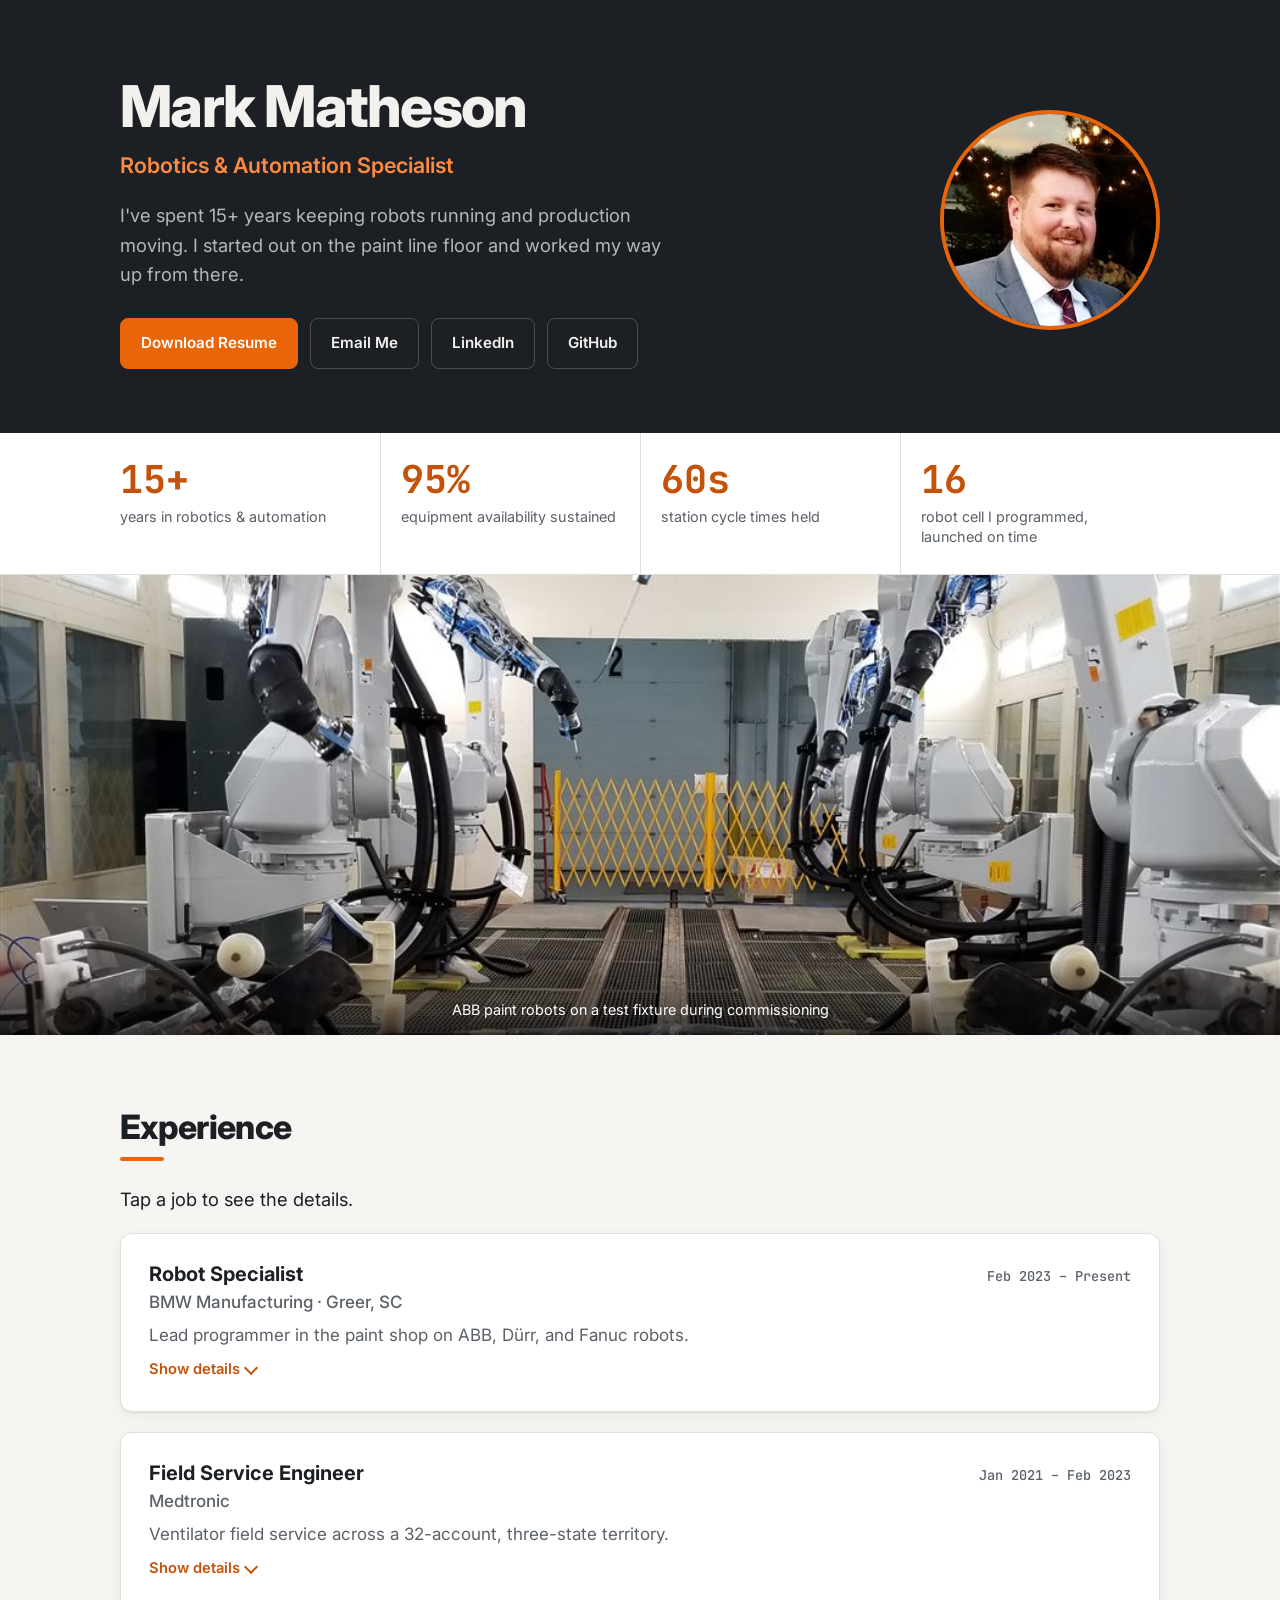
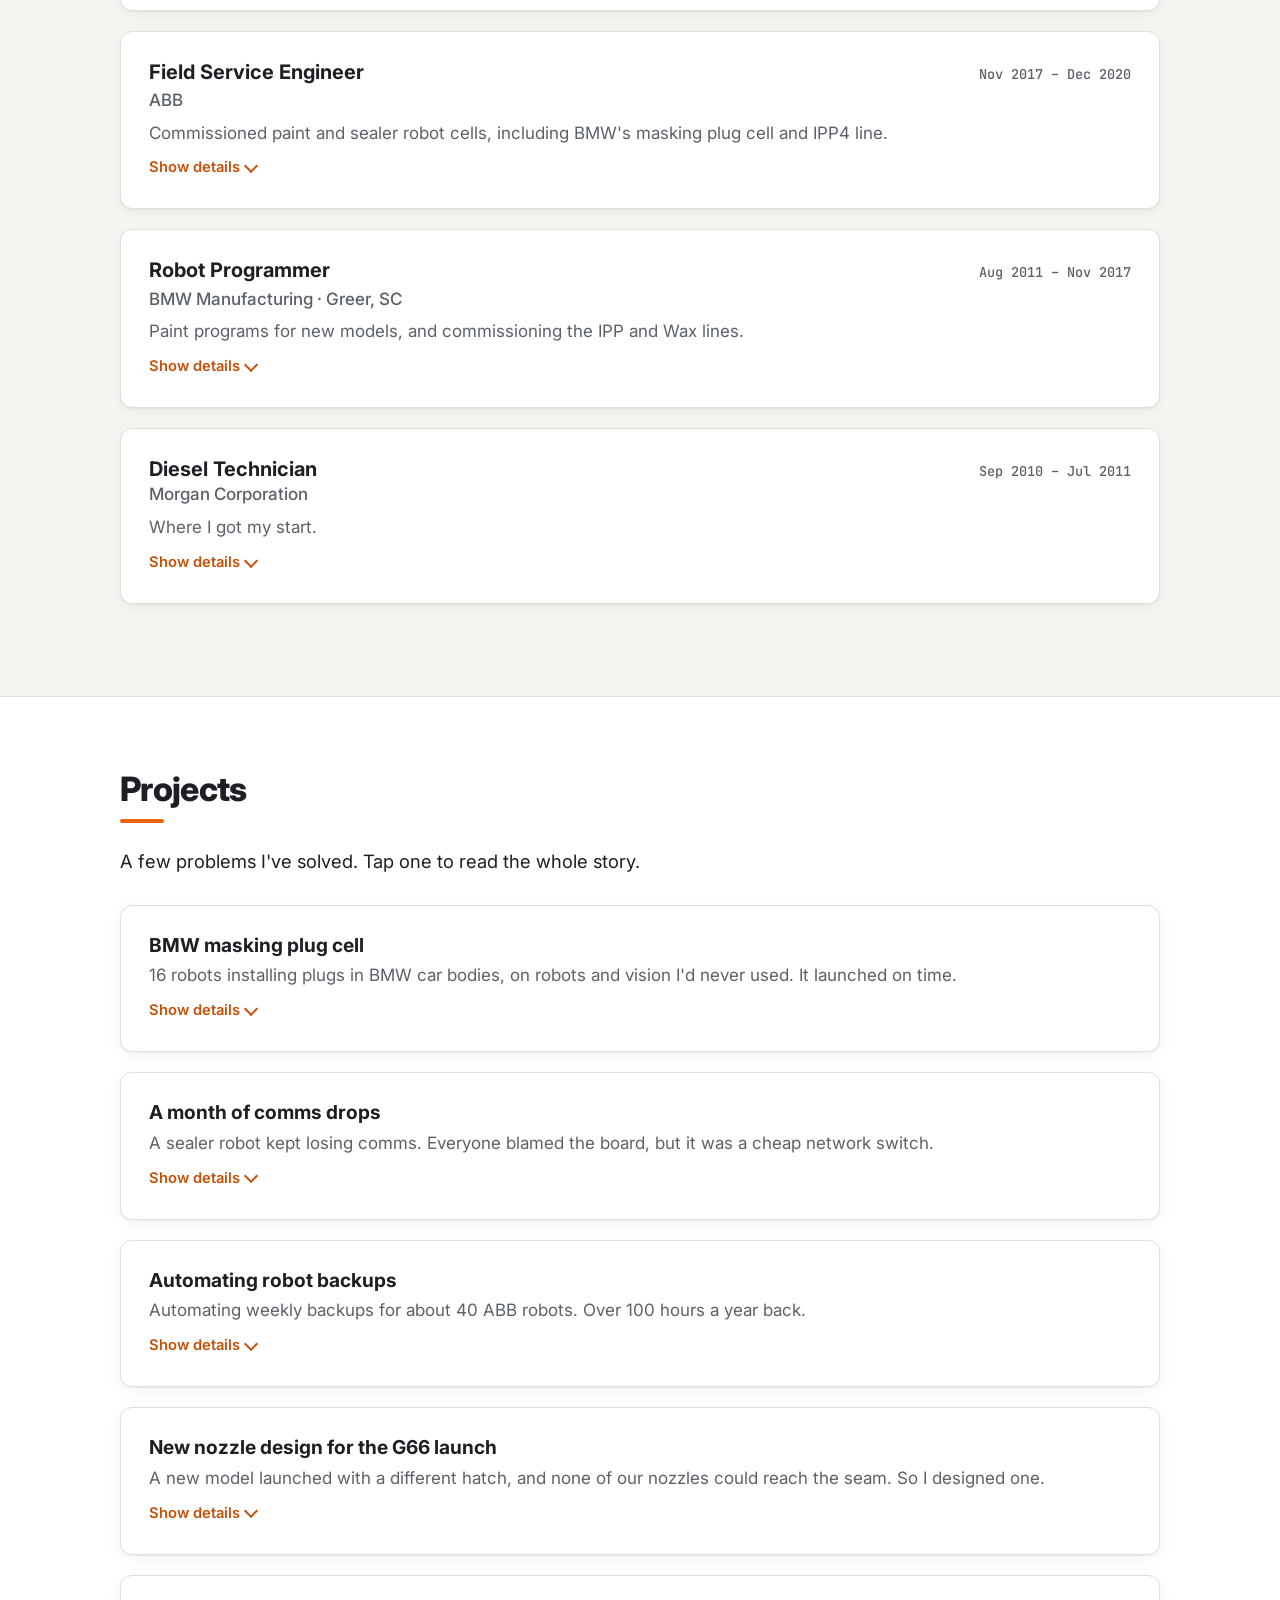
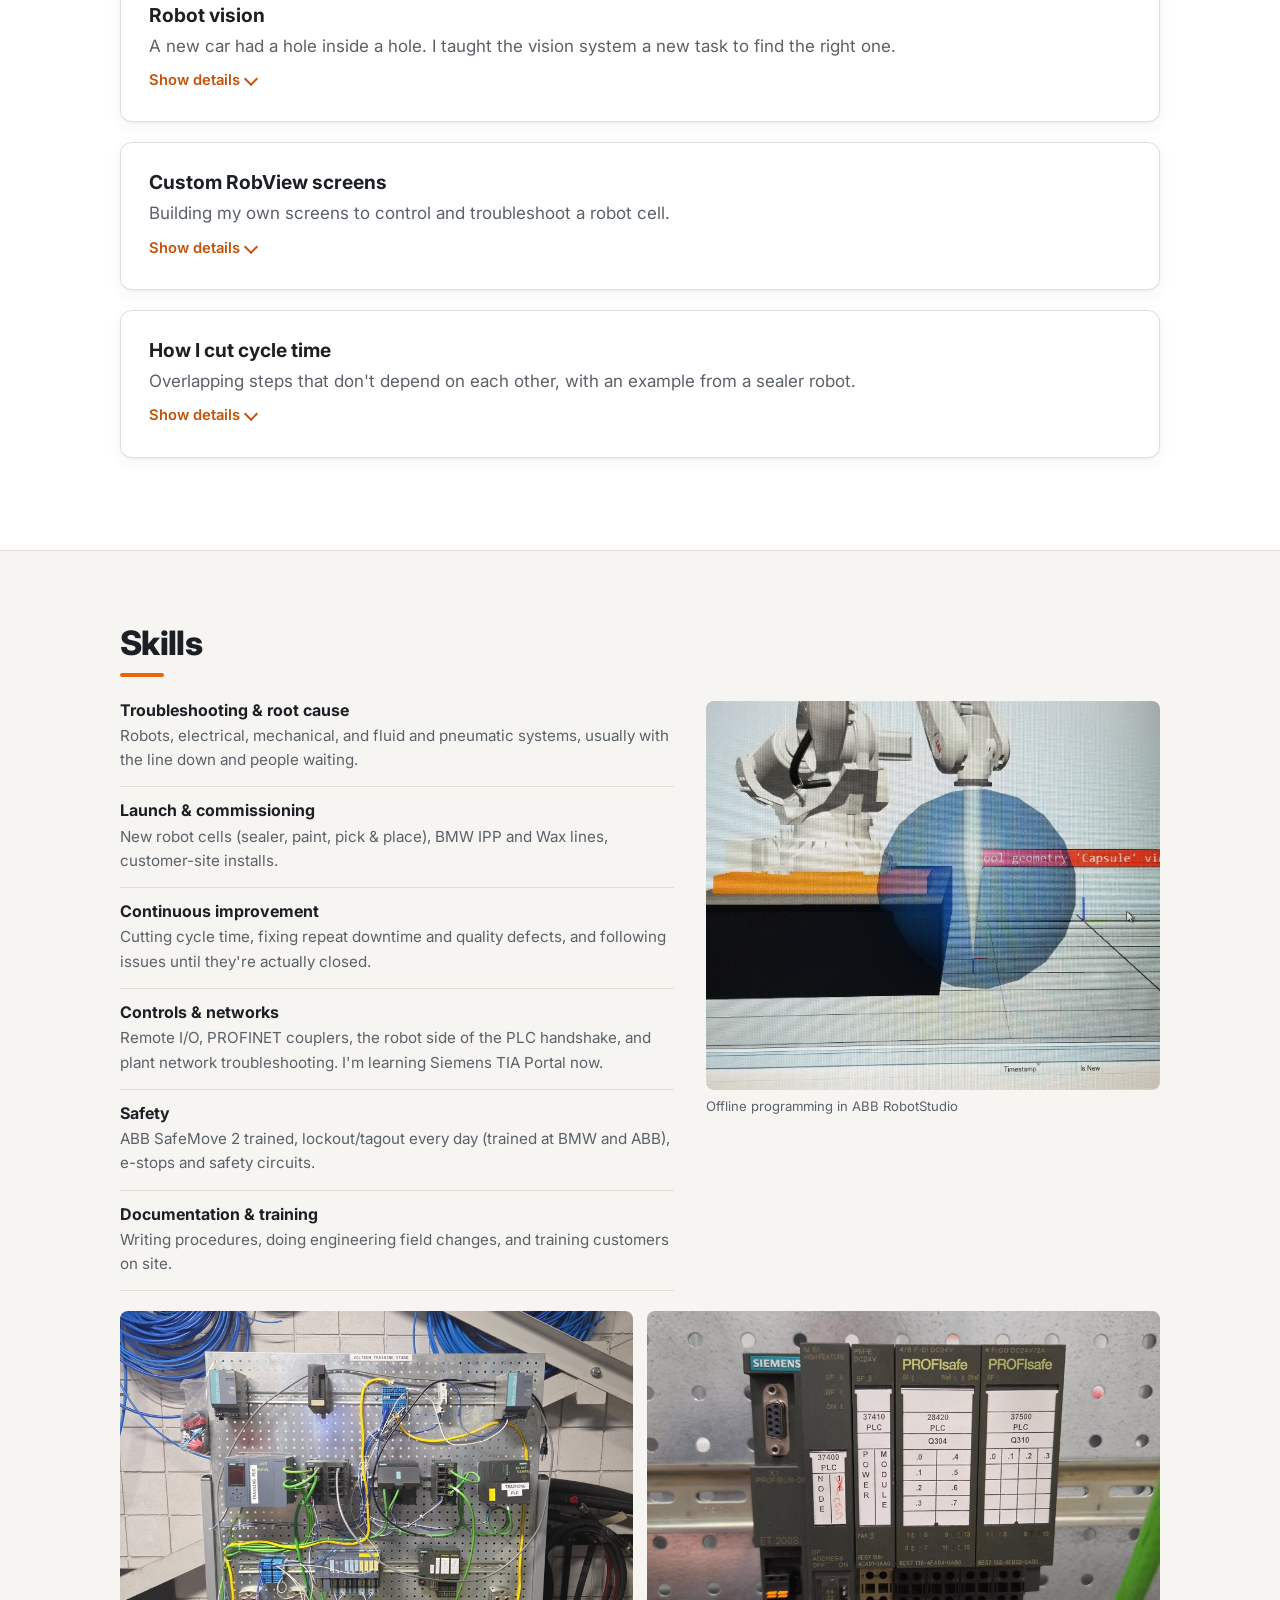
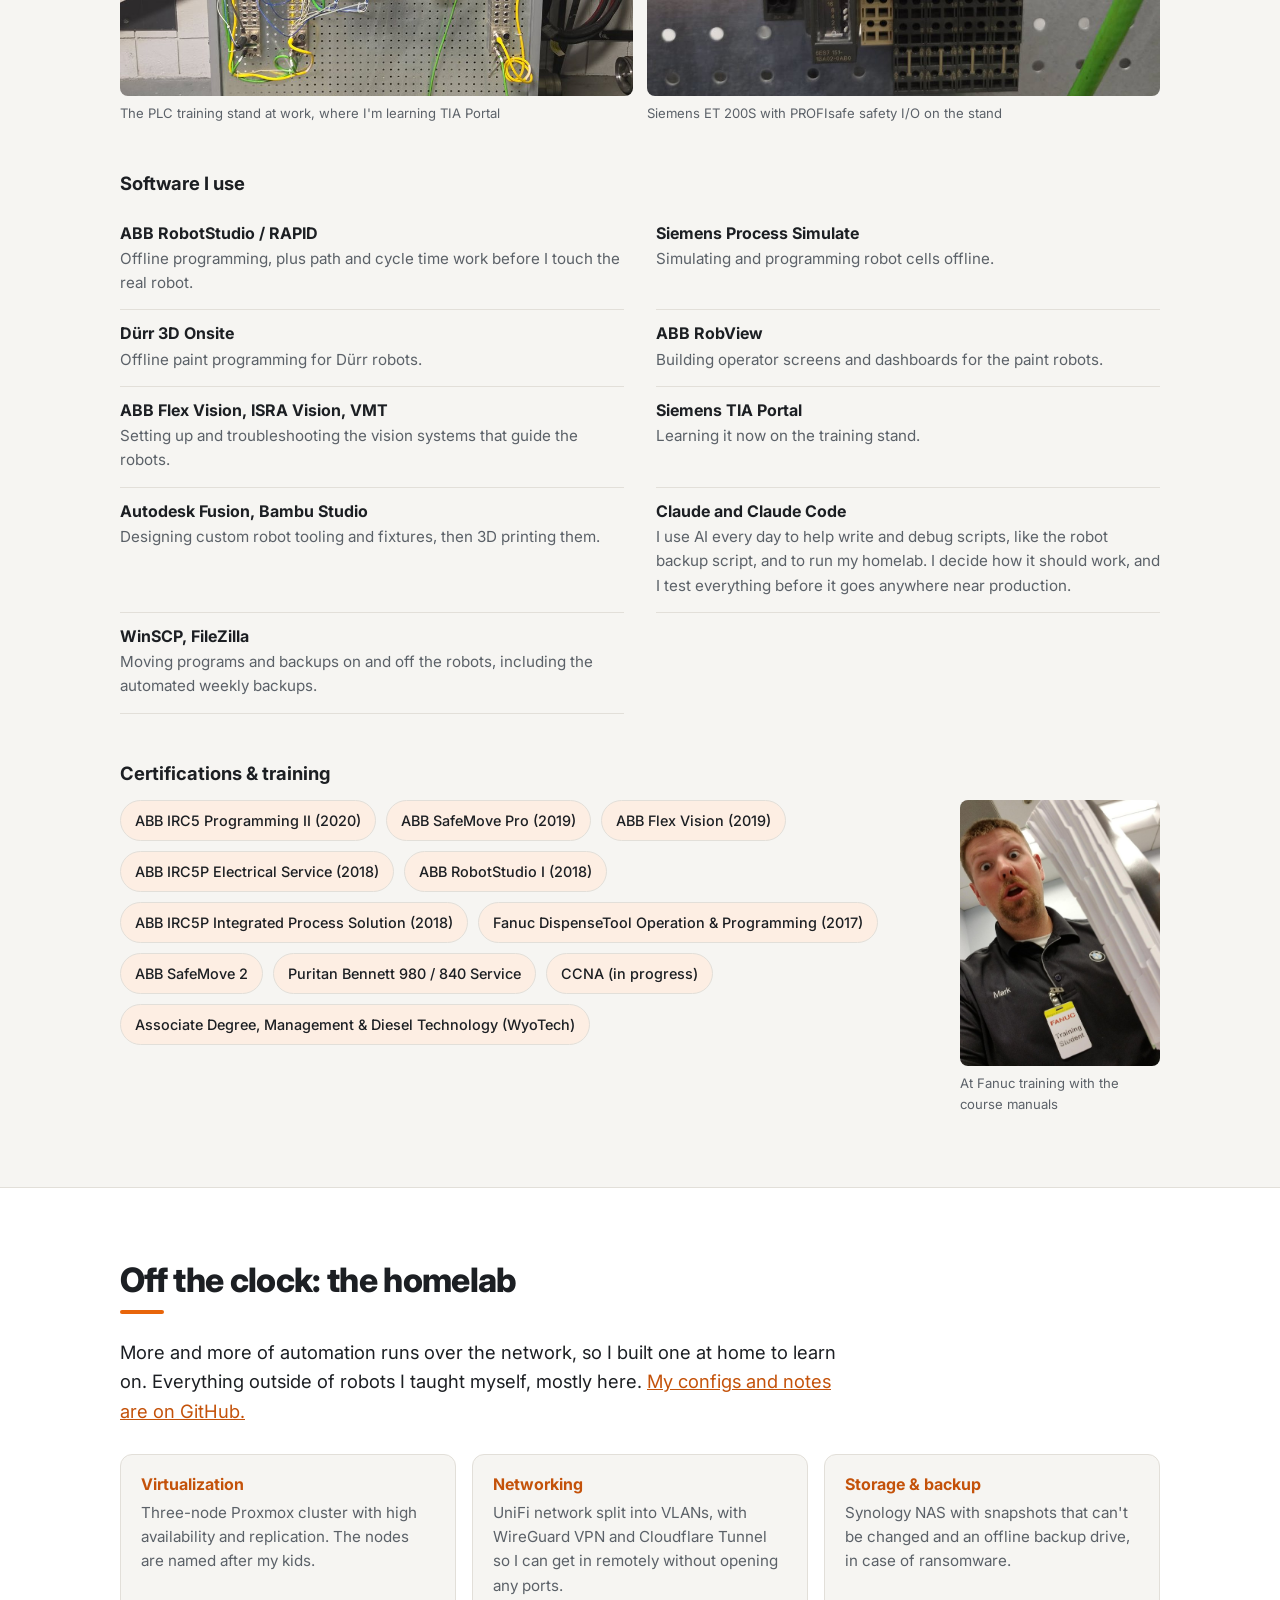
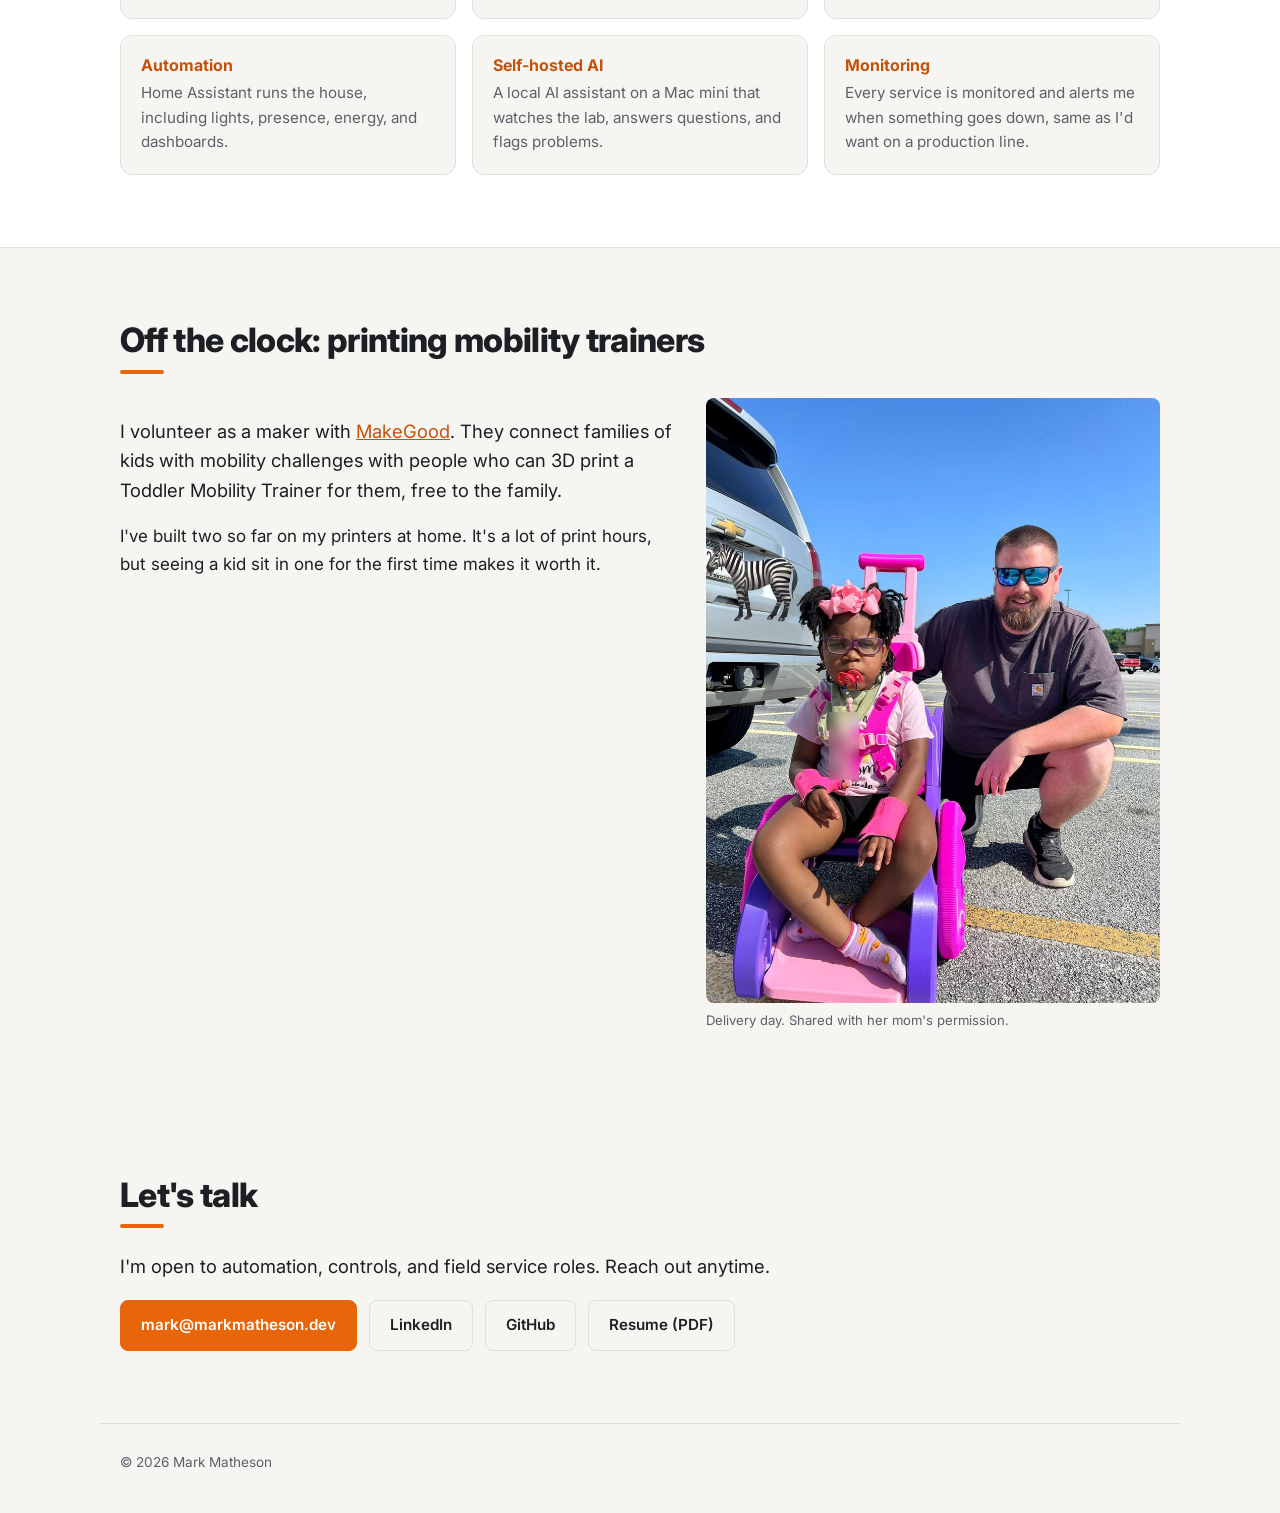
==== commit 1b3345f0: "Add course names and years to certifications Co-Authored-By: Claude Opus 5.5 <noreply@anthropic.com>" ====
--- a/site/index.html
+++ b/site/index.html
@@ -240,7 +240,15 @@
         $session.RemoveFiles(&quot;$RemoteBackupParent/$($old.Name)&quot;) | Out-Null
     }
 }</code></pre>
-  <p class="narrow lesson"><a href="code/ABB-BackupTransfer.ps1" download>Download the full script</a> and an <a href="code/robots.example.csv" download>example robot list</a>, or see it <a href="https://github.com/markmatheson/ABB-robot-Backup-script" target="_blank" rel="noopener">on GitHub</a>. I swapped the real paths, robot names and logins for made-up ones.</p>
+  <p class="narrow">The robots start their own backups with a small RAPID module I wrote. This one's from our offline cell, where it runs on Saturdays. It waits until there's no job running and none queued for five straight minutes, so it never kicks off during a short gap between cars. Then it fires the backup and saves the date so it only runs once.</p>
+  <pre class="code"><code>IF Timer&gt;=300 AND JobInProgress=0 AND JobPending=0 THEN
+    ! 5 minutes of no JobInProgress and no JobPending means production
+    ! is genuinely stopped (normal cycle time is 60 sec - a 5 min idle
+    ! window will never occur during a running shift, only a stopped line).
+    PulseDO\PLength:=0.2, doBackup;
+    dateSaved:=CDate();
+    Backup_Complete:=TRUE;</code></pre>
+  <p class="narrow lesson"><a href="code/ABB-BackupTransfer.ps1" download>Download the full script</a> and an <a href="code/robots.example.csv" download>example robot list</a>, the <a href="code/AutoBackup.mod" download>RAPID module</a>, or see it all <a href="https://github.com/markmatheson/ABB-robot-Backup-script" target="_blank" rel="noopener">on GitHub</a>. I swapped the real paths, robot names and logins for made-up ones.</p>
 </div>
   </details>
   <details class="job project" id="custom-nozzle">
@@ -382,8 +390,10 @@
   <h3 class="sub">Certifications &amp; training</h3>
   <div class="certs-grid">
     <ul class="chips">
-      <li>ABB RobotStudio</li><li>ABB IRC5P Electrical</li><li>ABB IPS</li><li>ABB SafeMove 2</li><li>ABB Flex Vision</li>
-      <li>Fanuc Dispense Tool &amp; Programming</li><li>Puritan Bennett 980 / 840 Service</li><li>CCNA (in progress)</li>
+      <li>ABB IRC5 Programming II (2020)</li><li>ABB SafeMove Pro (2019)</li><li>ABB Flex Vision (2019)</li>
+      <li>ABB IRC5P Electrical Service (2018)</li><li>ABB RobotStudio I (2018)</li><li>ABB IRC5P Integrated Process Solution (2018)</li>
+      <li>Fanuc DispenseTool Operation &amp; Programming (2017)</li><li>ABB SafeMove 2</li>
+      <li>Puritan Bennett 980 / 840 Service</li><li>CCNA (in progress)</li>
       <li>Associate Degree, Management &amp; Diesel Technology (WyoTech)</li>
     </ul>
     <figure class="small"><img src="img/fanuc-training.jpg" alt="Mark at Fanuc training holding a stack of course manuals" loading="lazy"><figcaption>At Fanuc training with the course manuals</figcaption></figure>
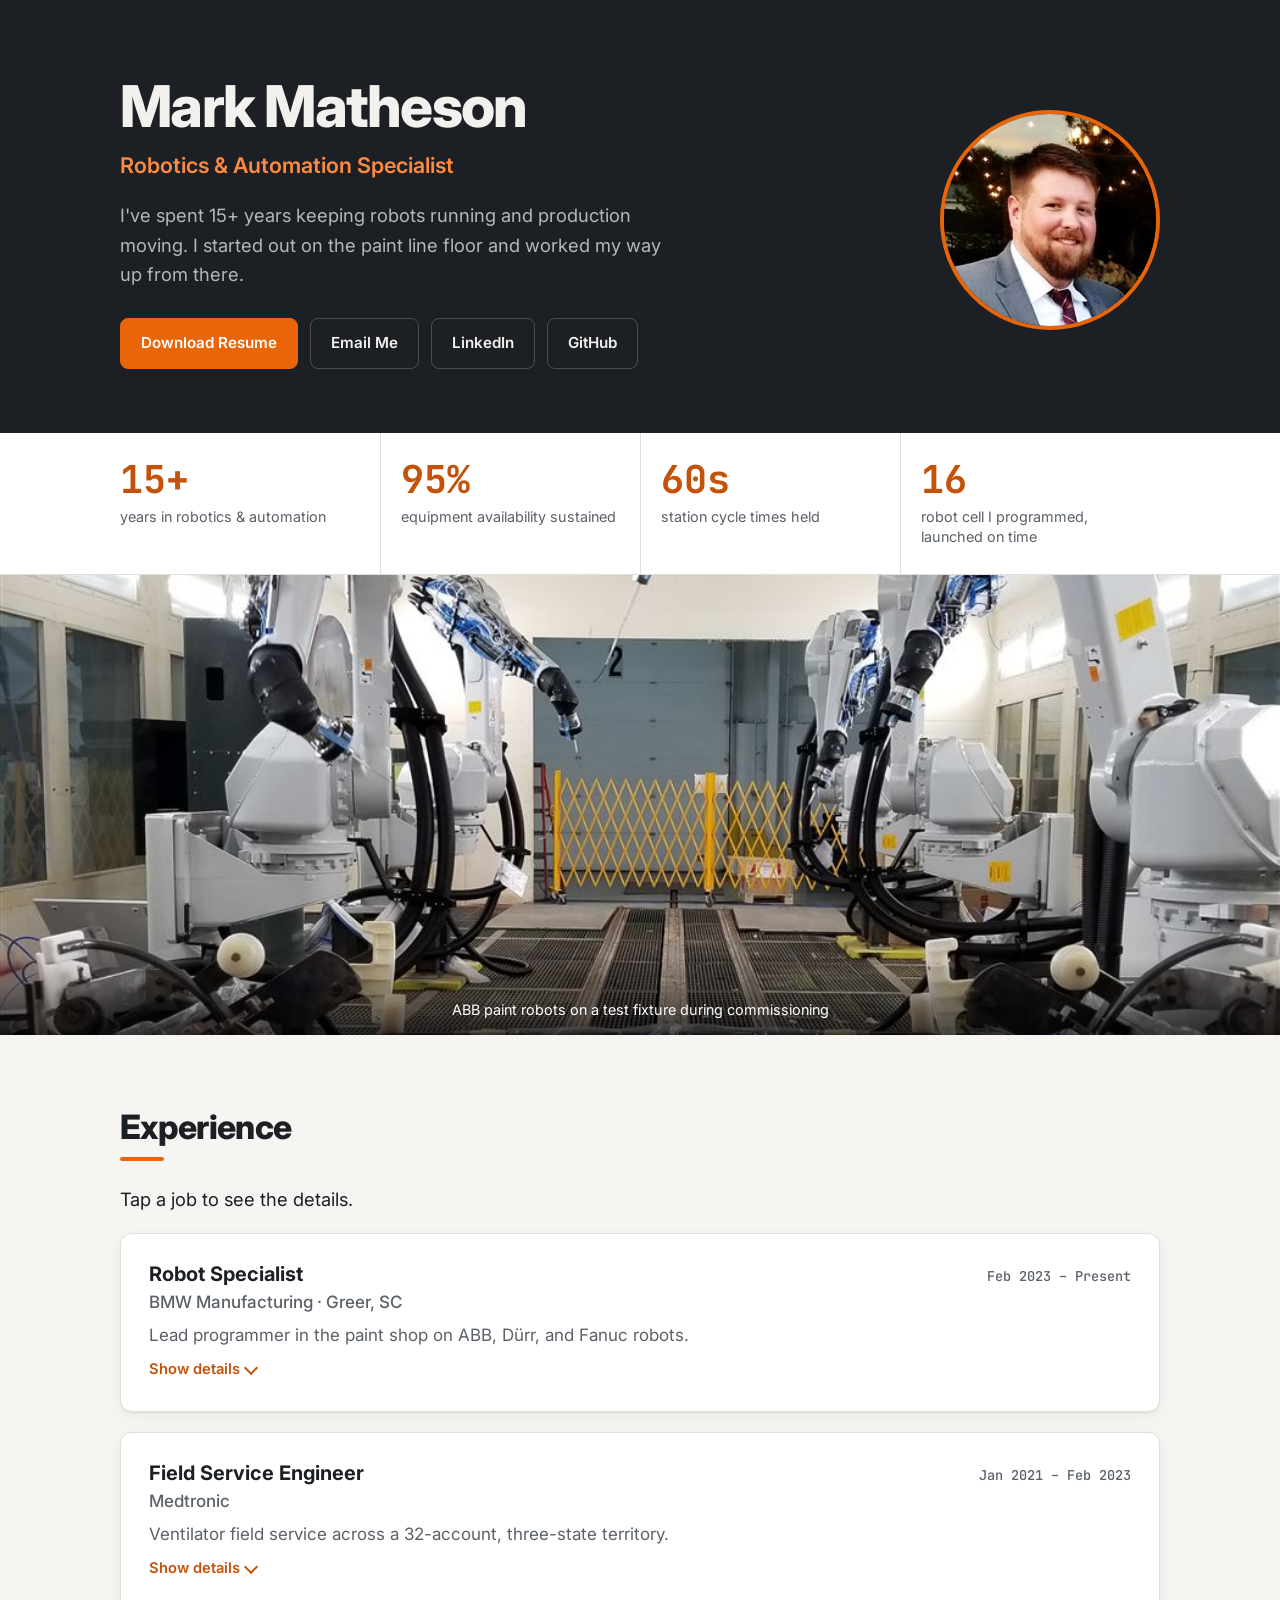
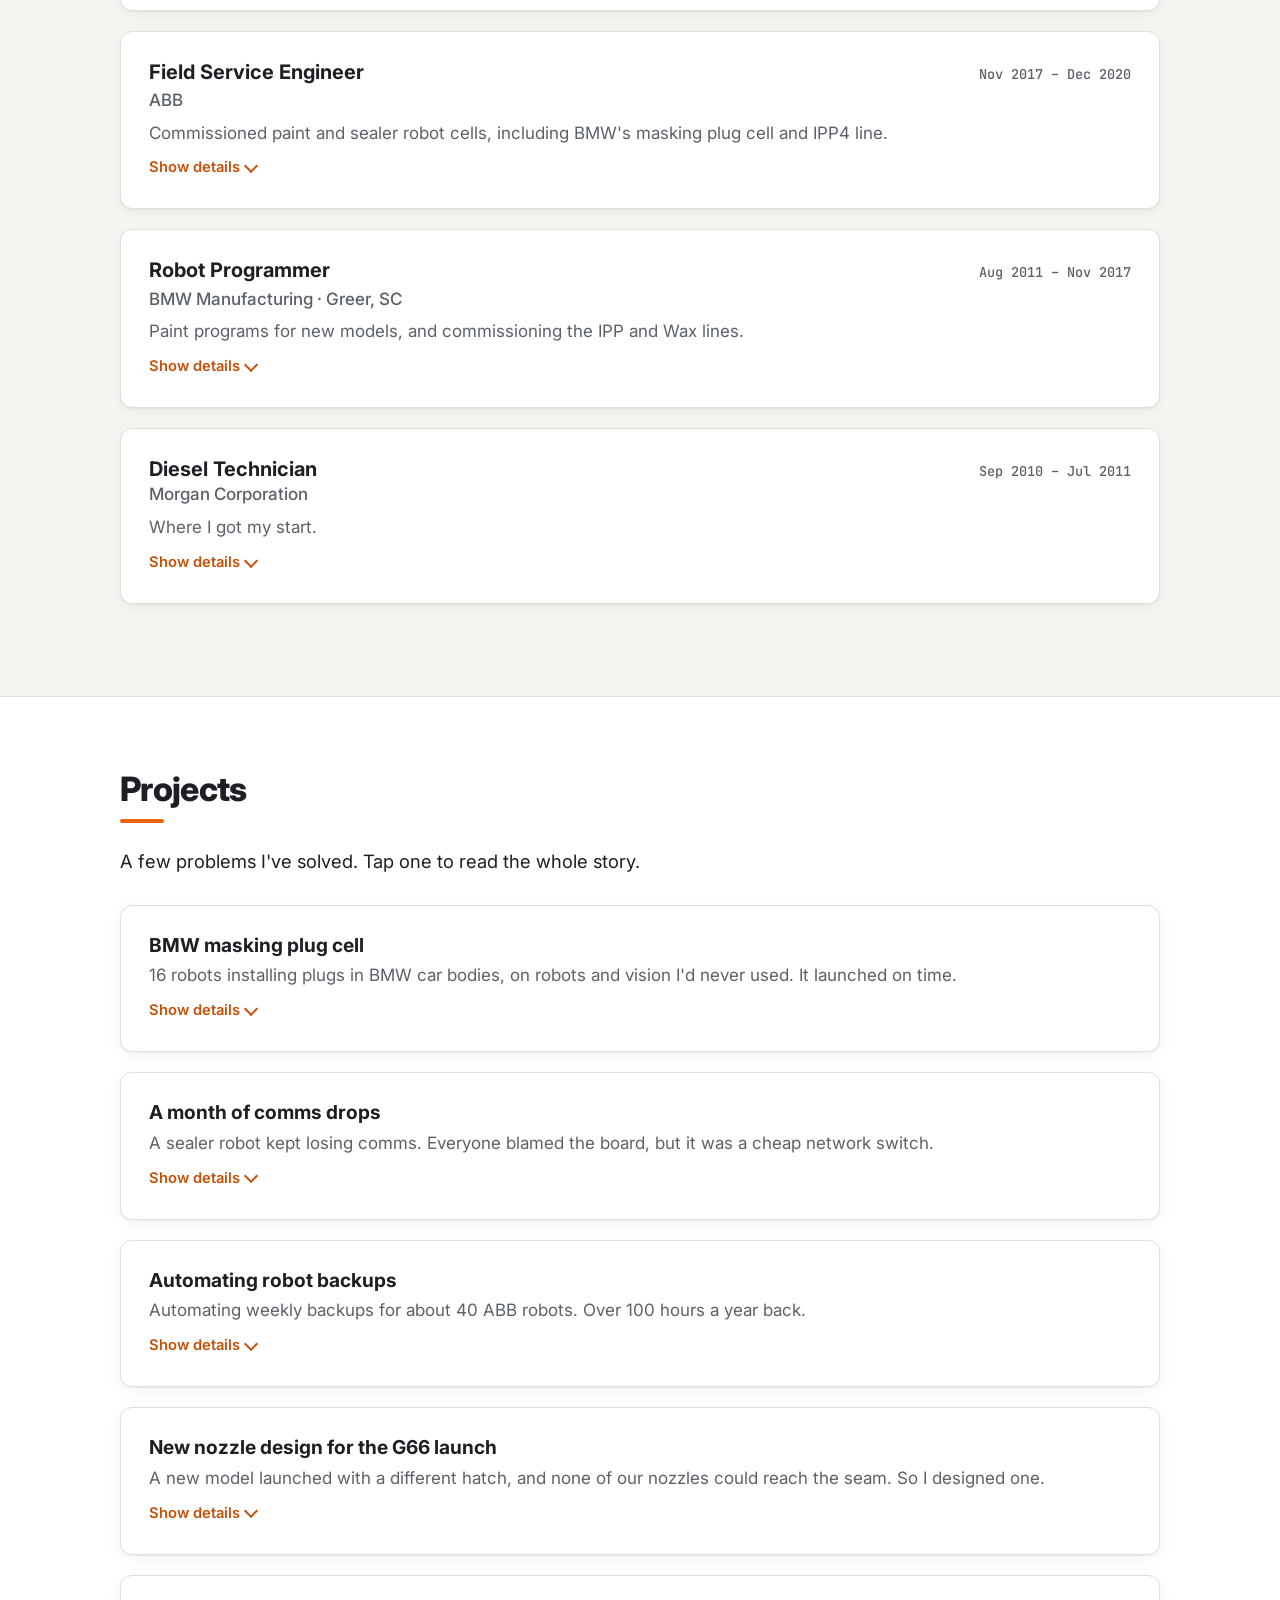
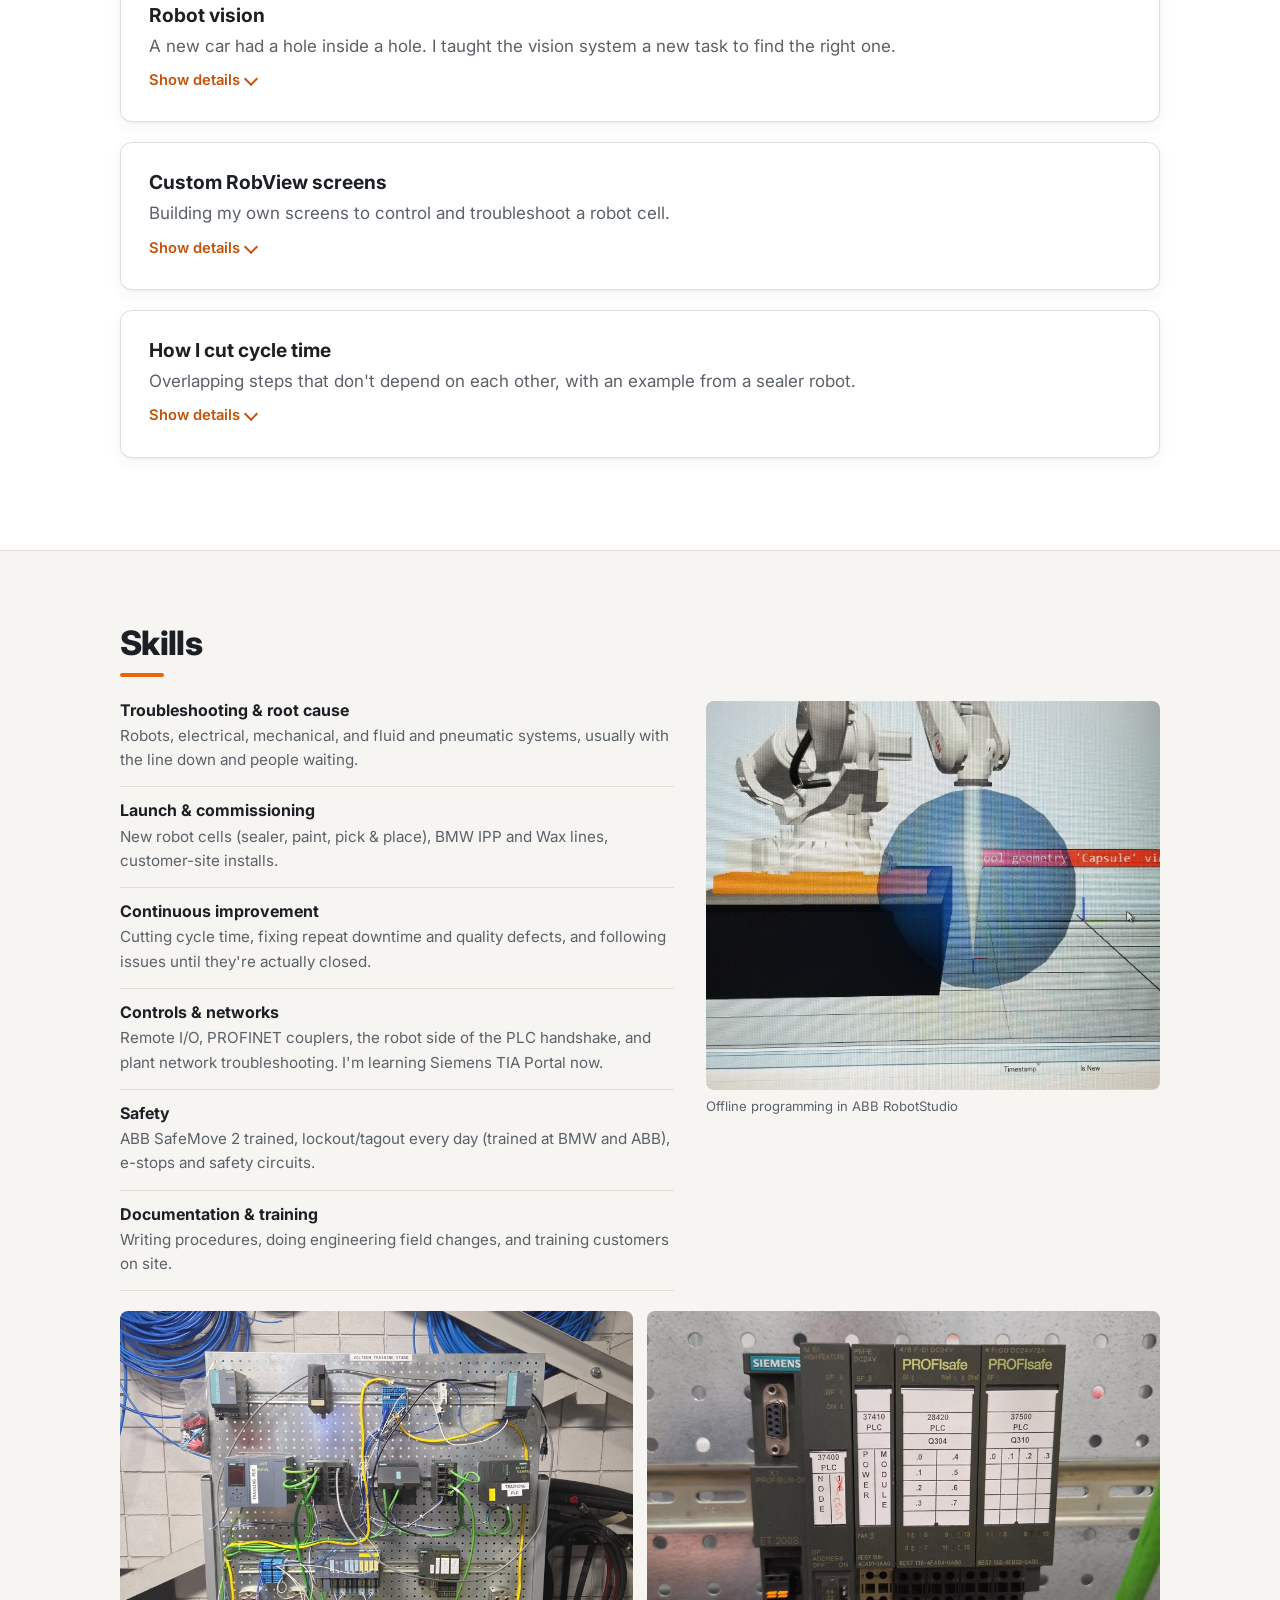
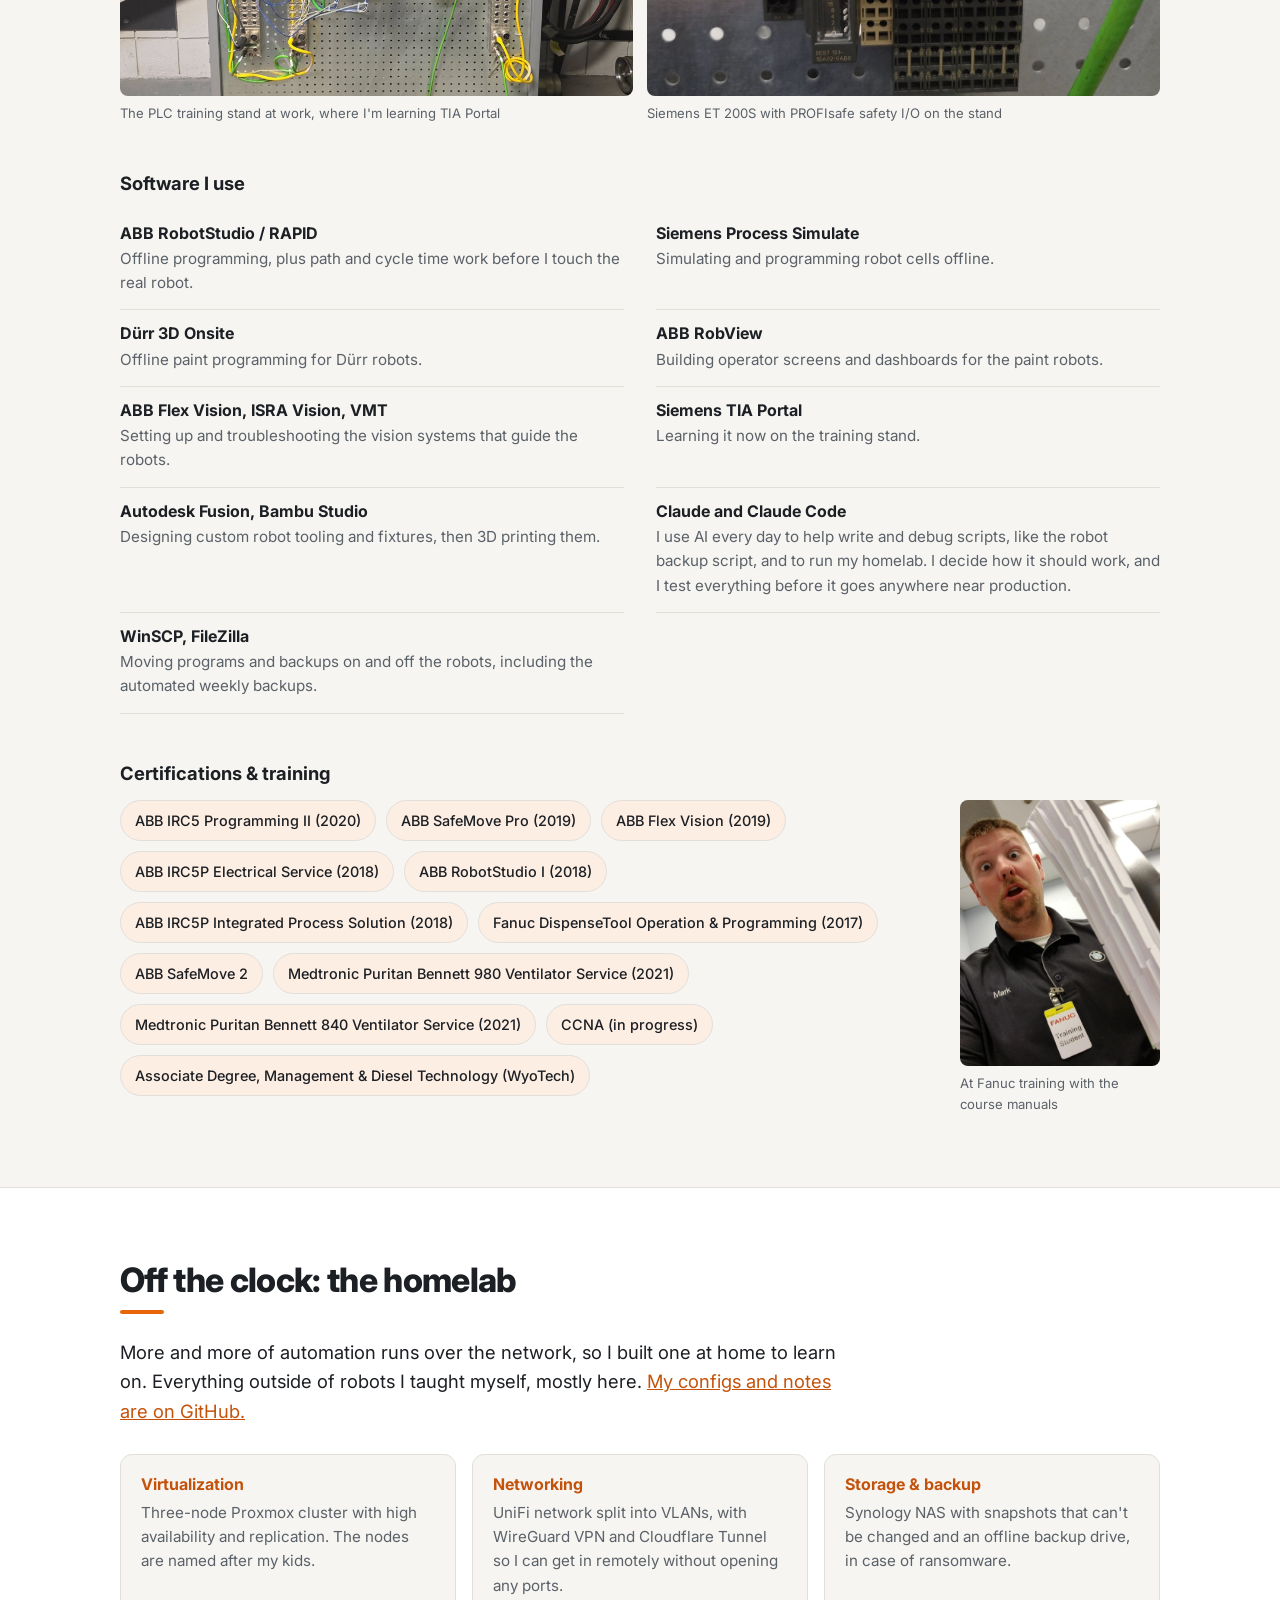
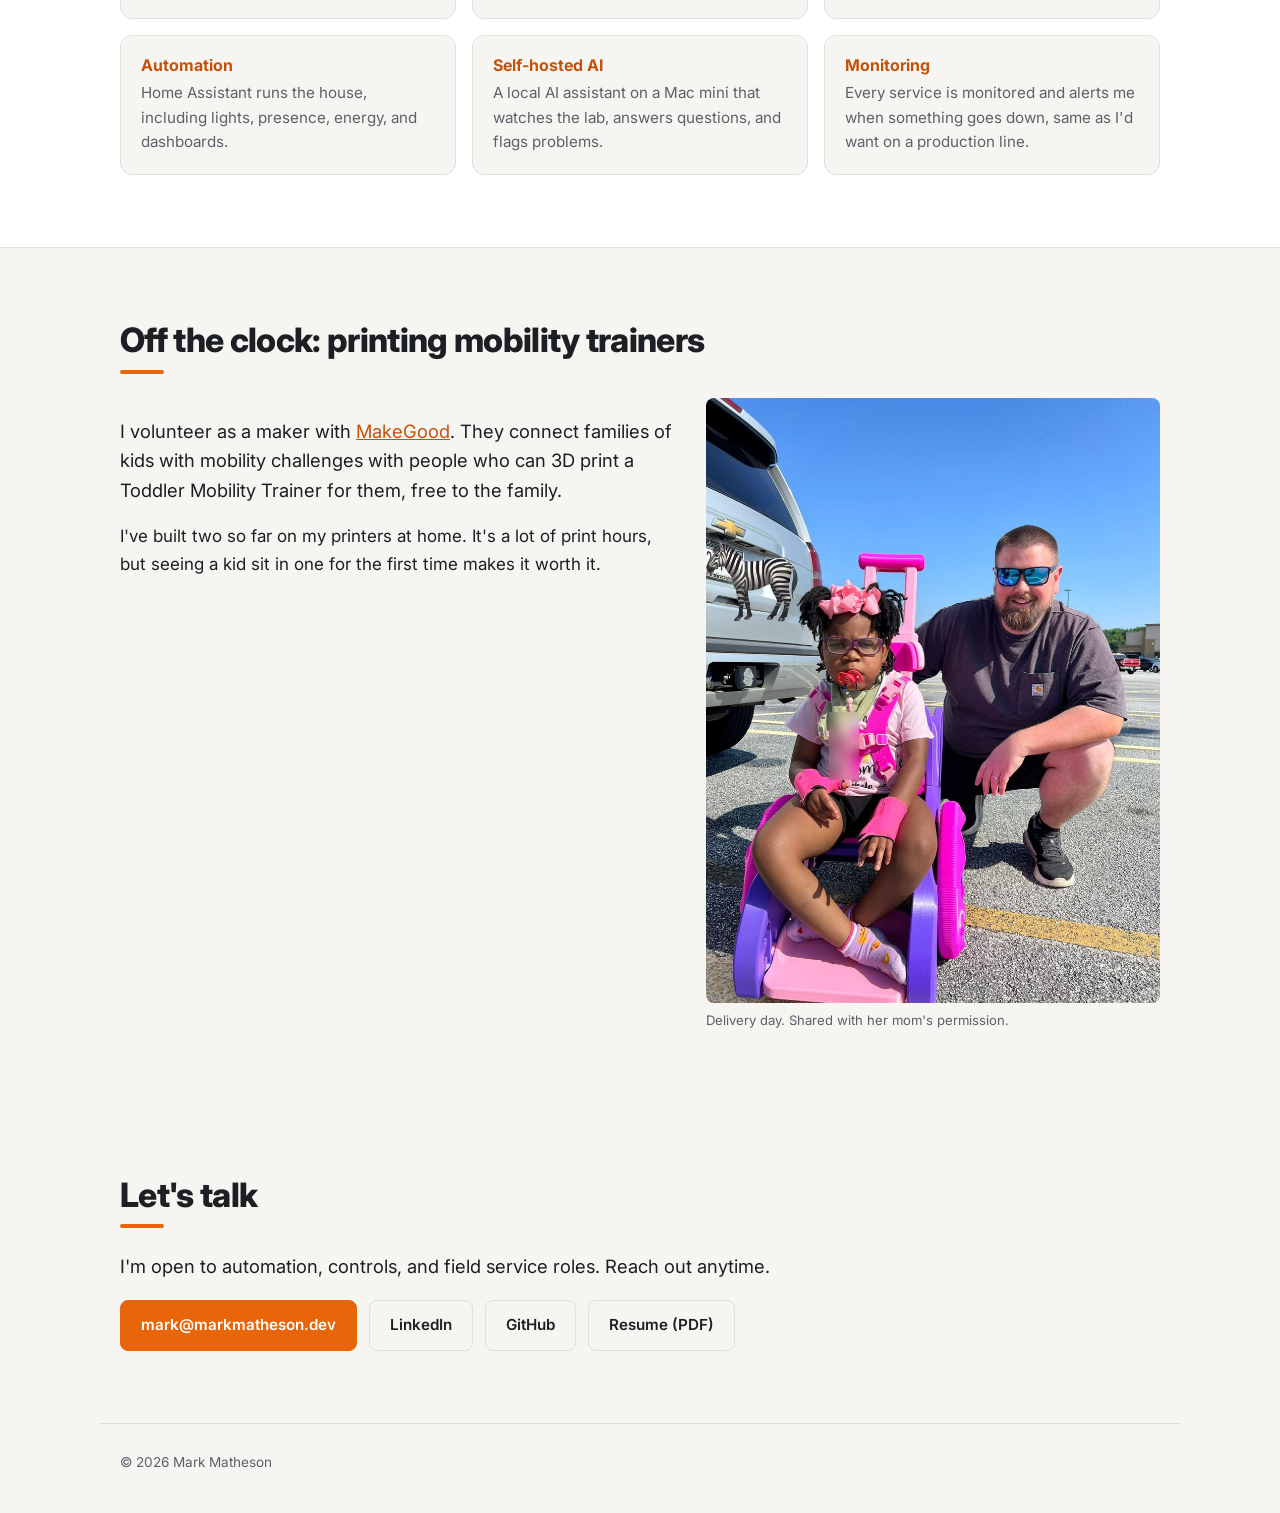
==== commit e77563f5: "Split out Medtronic ventilator service certs with years Co-Authored-By: Claude Opus 5.5 <noreply@ant" ====
--- a/site/index.html
+++ b/site/index.html
@@ -393,7 +393,7 @@
       <li>ABB IRC5 Programming II (2020)</li><li>ABB SafeMove Pro (2019)</li><li>ABB Flex Vision (2019)</li>
       <li>ABB IRC5P Electrical Service (2018)</li><li>ABB RobotStudio I (2018)</li><li>ABB IRC5P Integrated Process Solution (2018)</li>
       <li>Fanuc DispenseTool Operation &amp; Programming (2017)</li><li>ABB SafeMove 2</li>
-      <li>Puritan Bennett 980 / 840 Service</li><li>CCNA (in progress)</li>
+      <li>Medtronic Puritan Bennett 980 Ventilator Service (2021)</li><li>Medtronic Puritan Bennett 840 Ventilator Service (2021)</li><li>CCNA (in progress)</li>
       <li>Associate Degree, Management &amp; Diesel Technology (WyoTech)</li>
     </ul>
     <figure class="small"><img src="img/fanuc-training.jpg" alt="Mark at Fanuc training holding a stack of course manuals" loading="lazy"><figcaption>At Fanuc training with the course manuals</figcaption></figure>
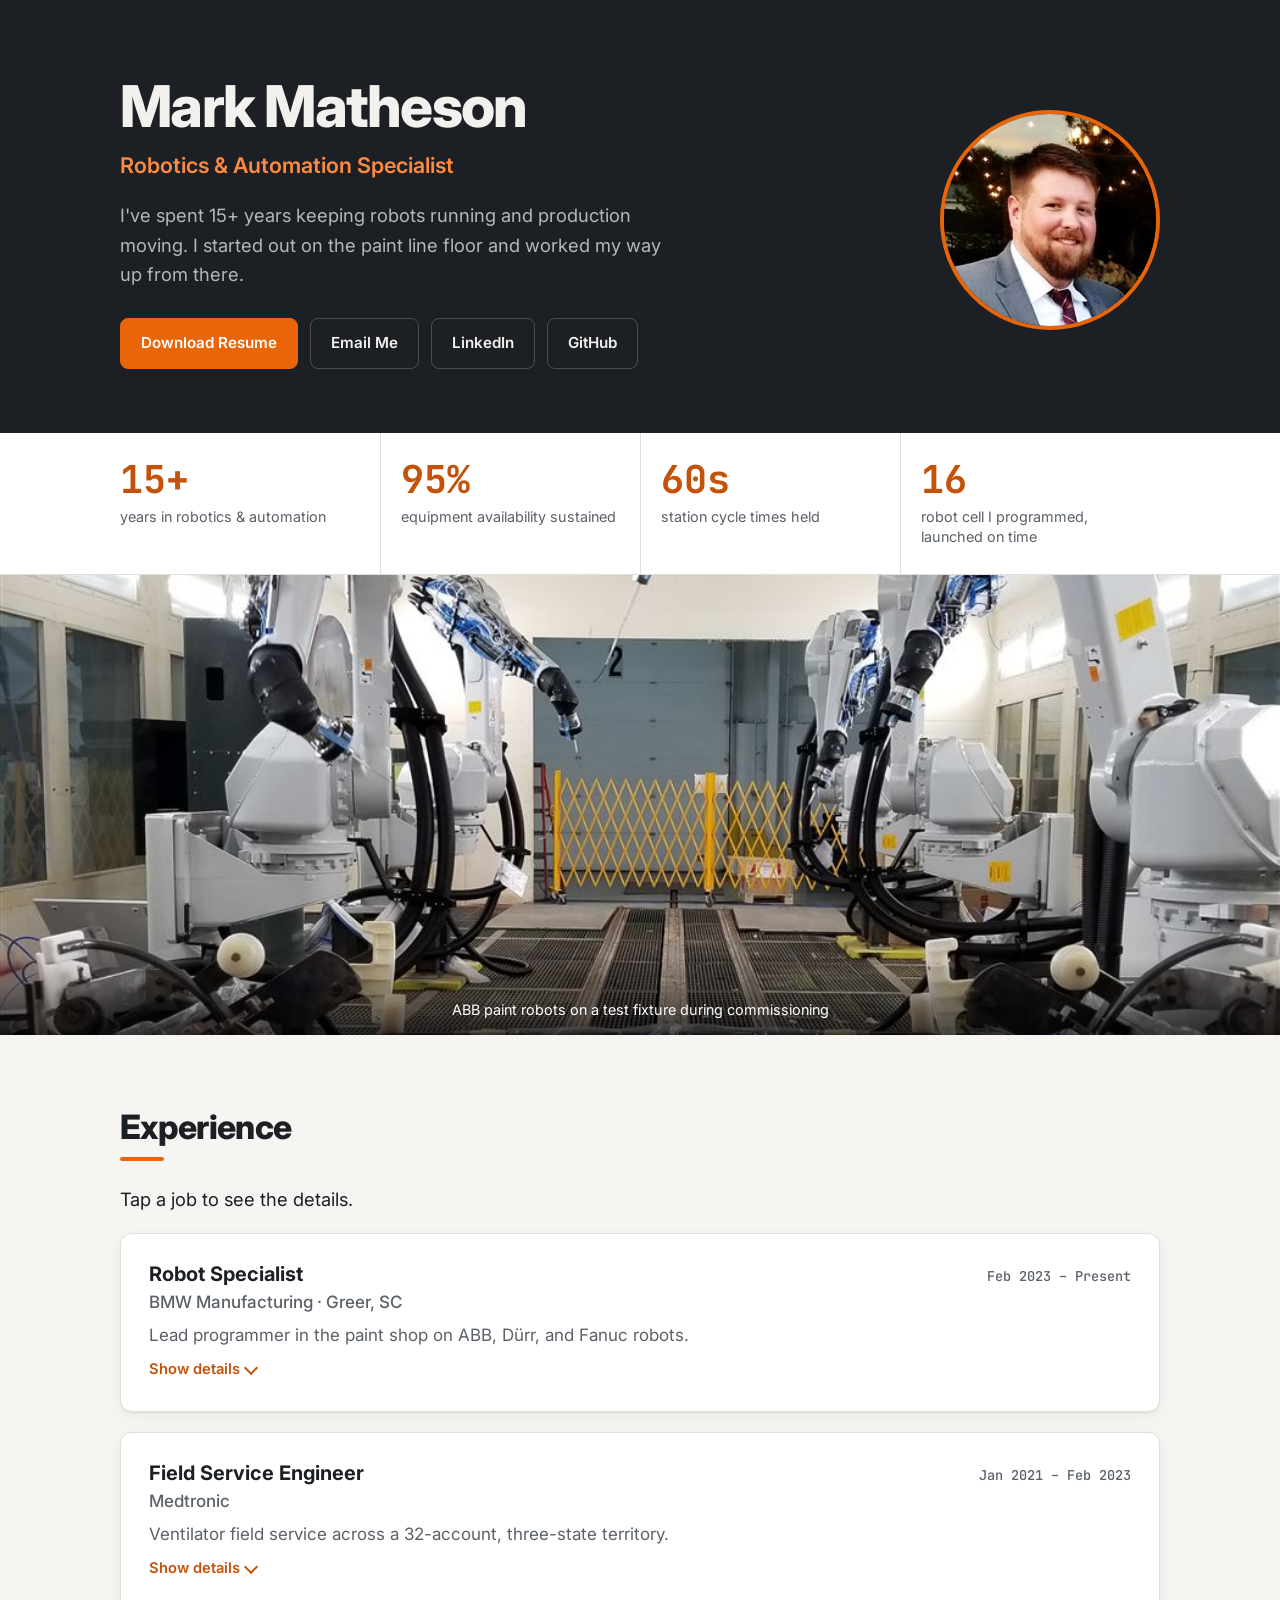
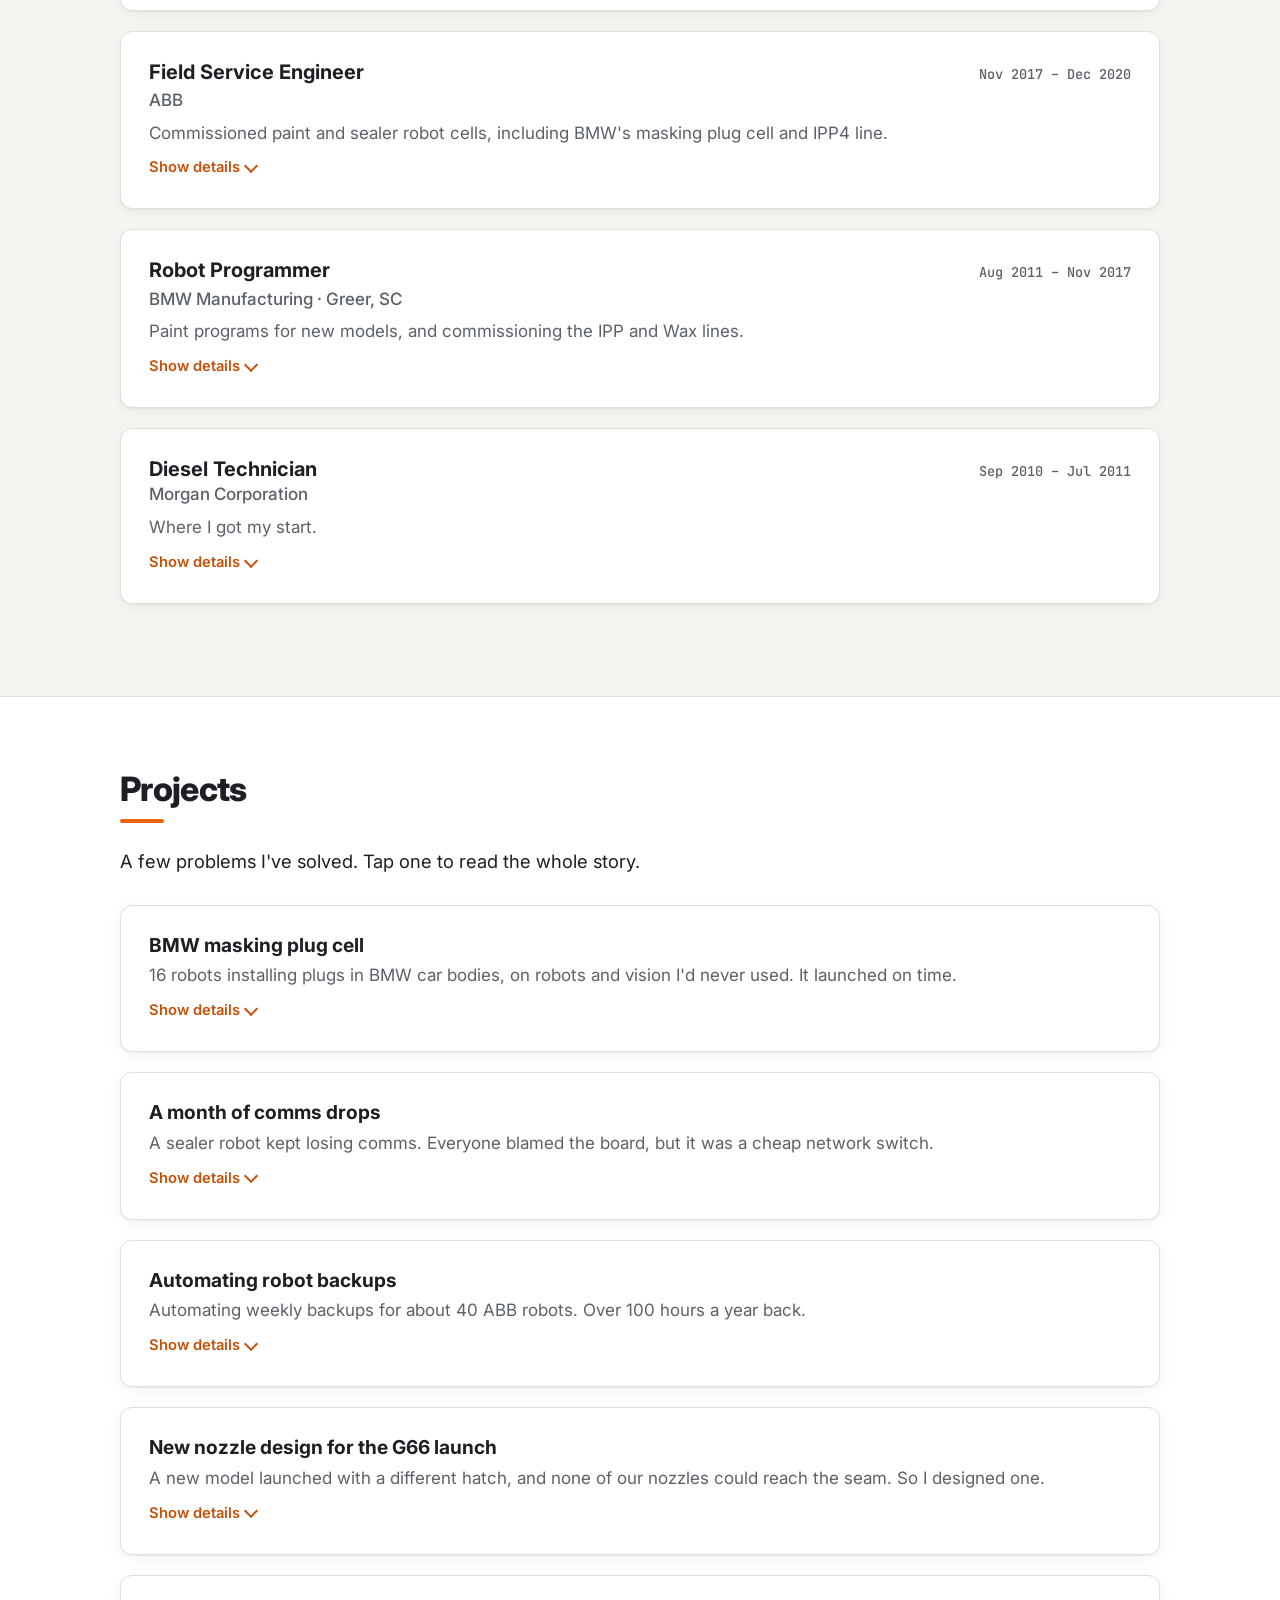
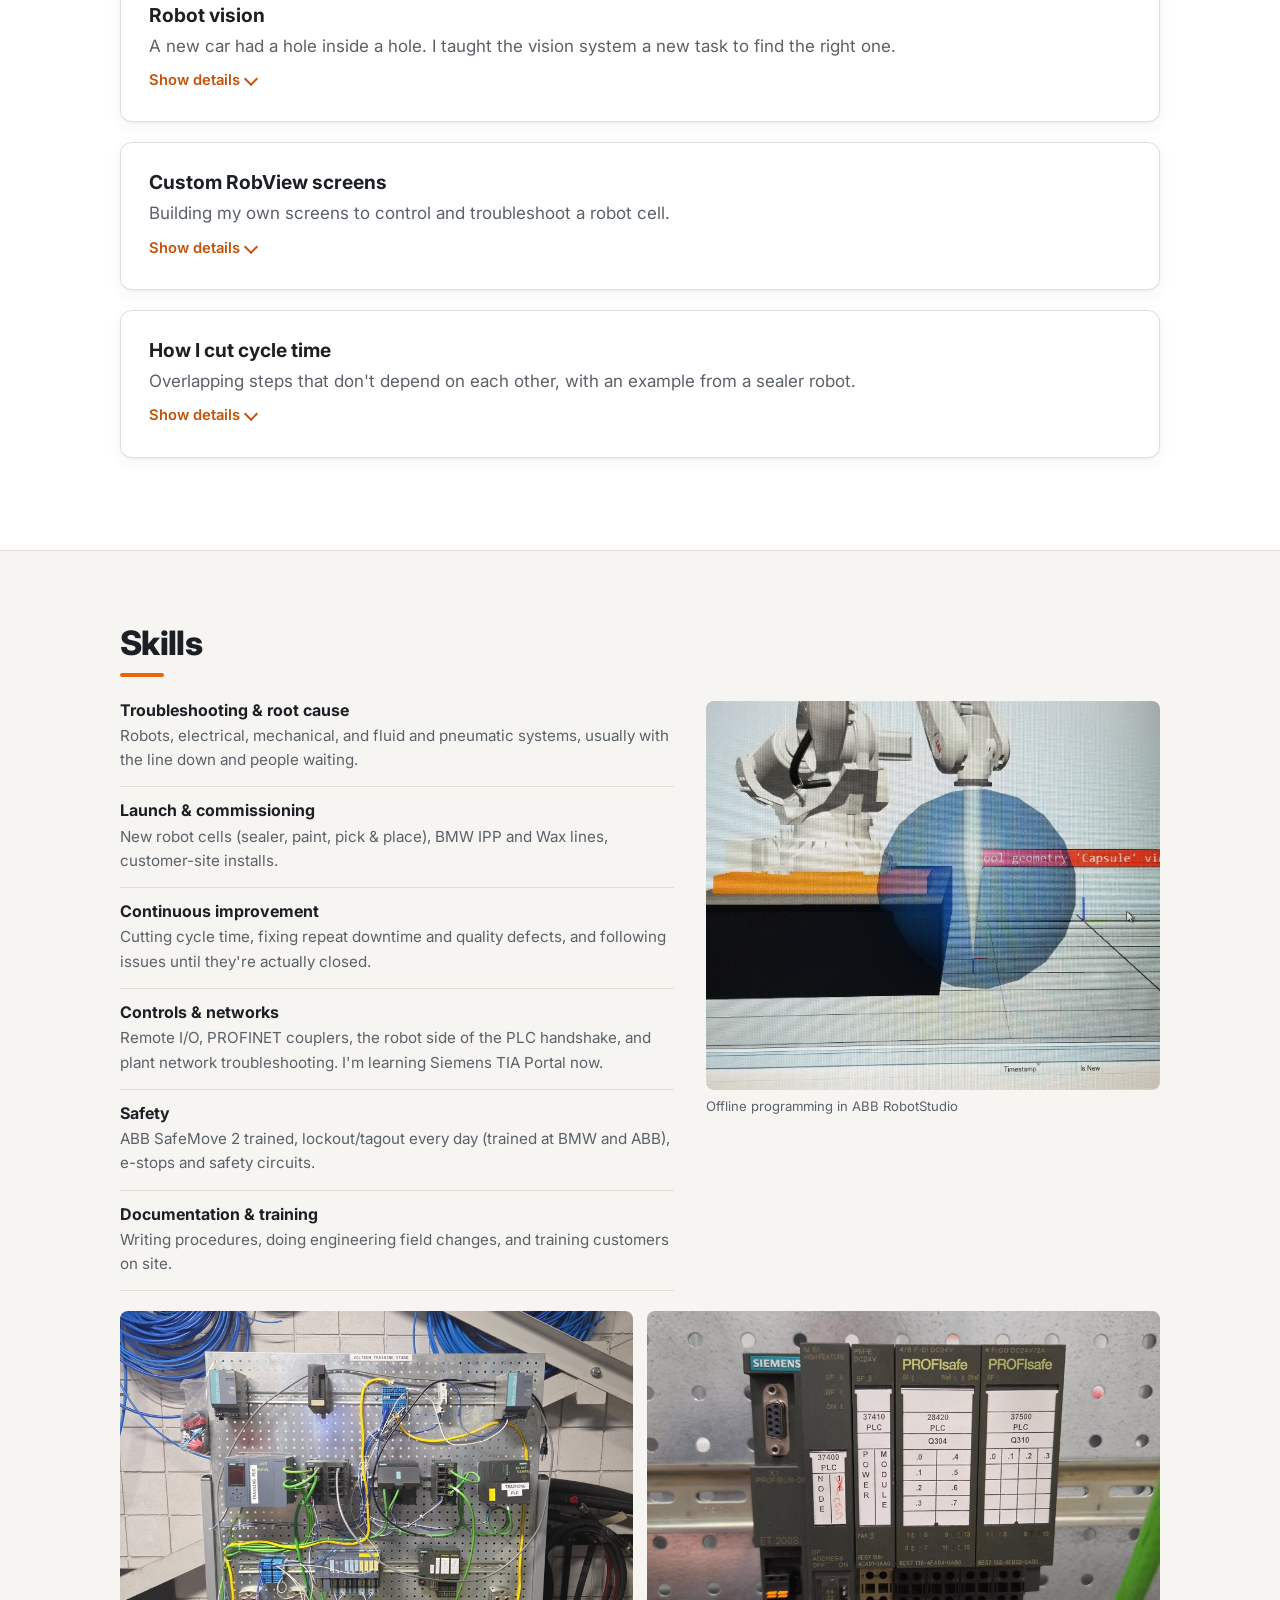
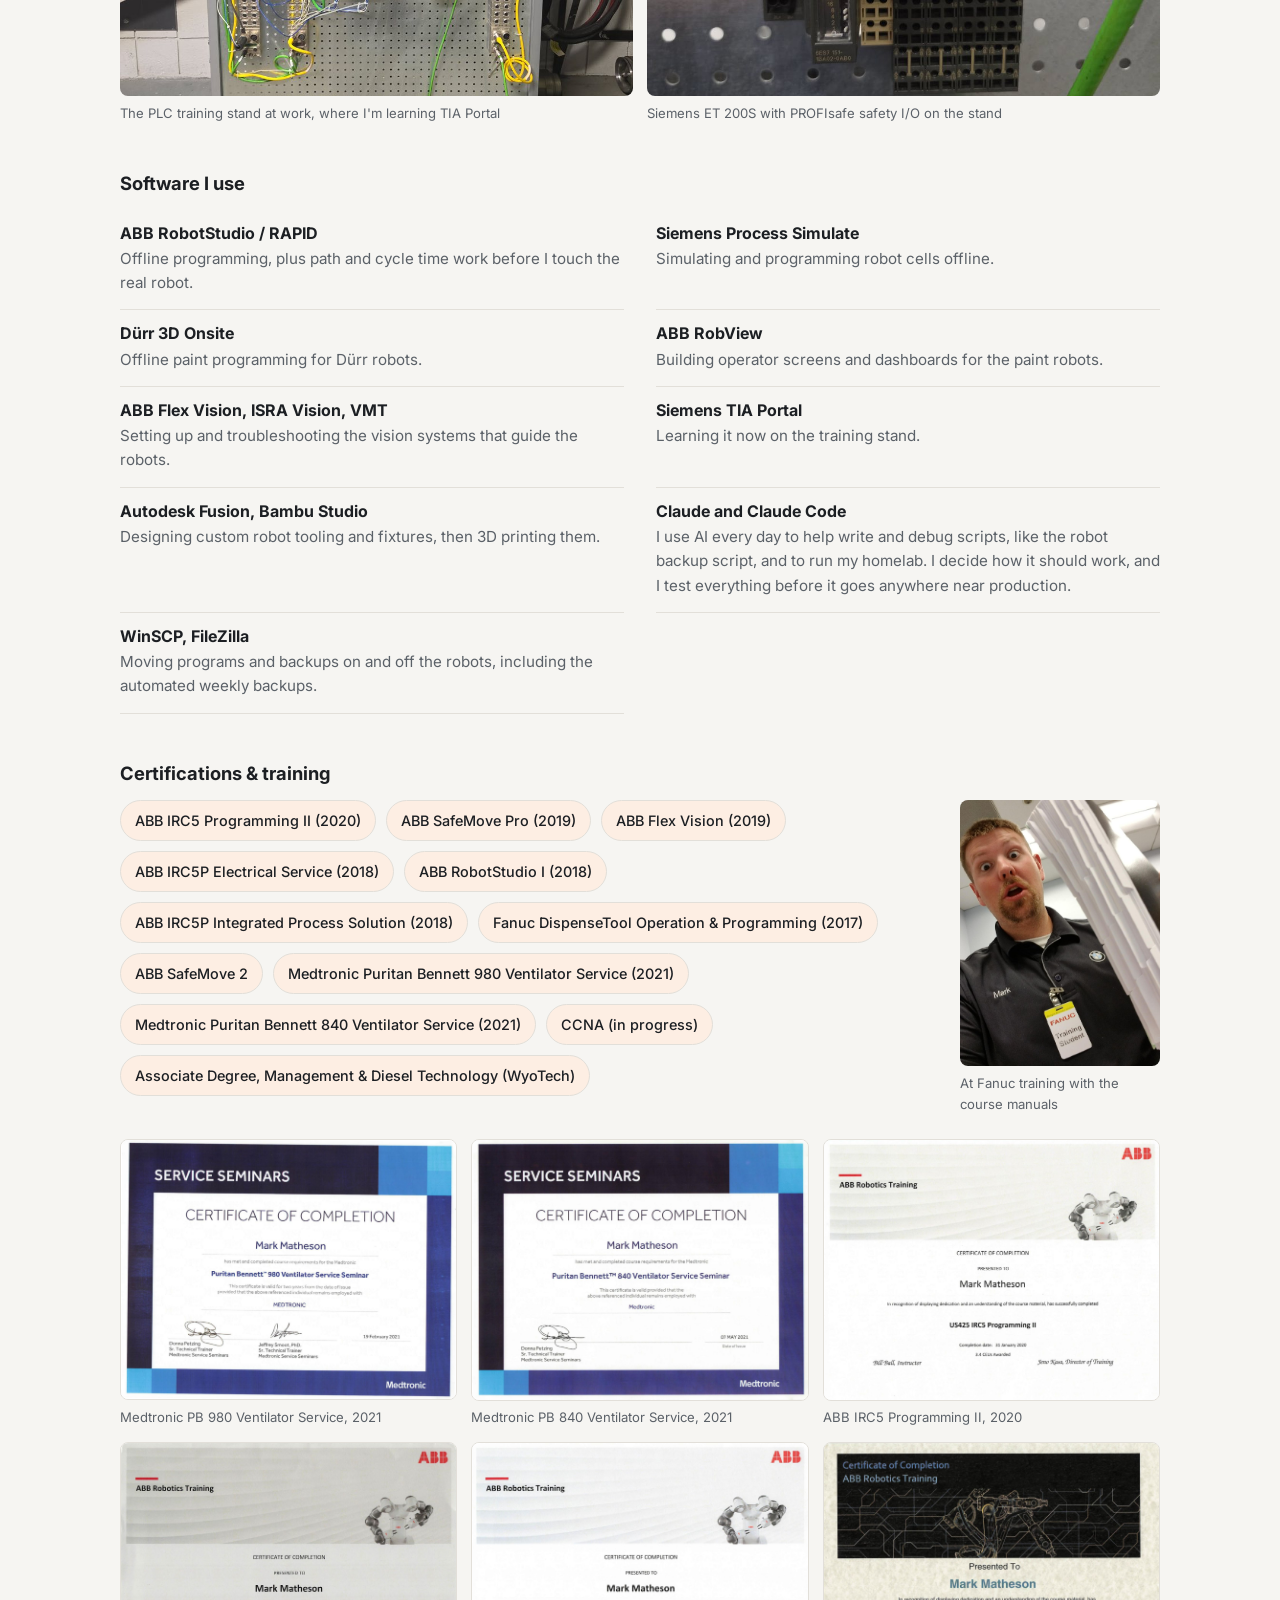
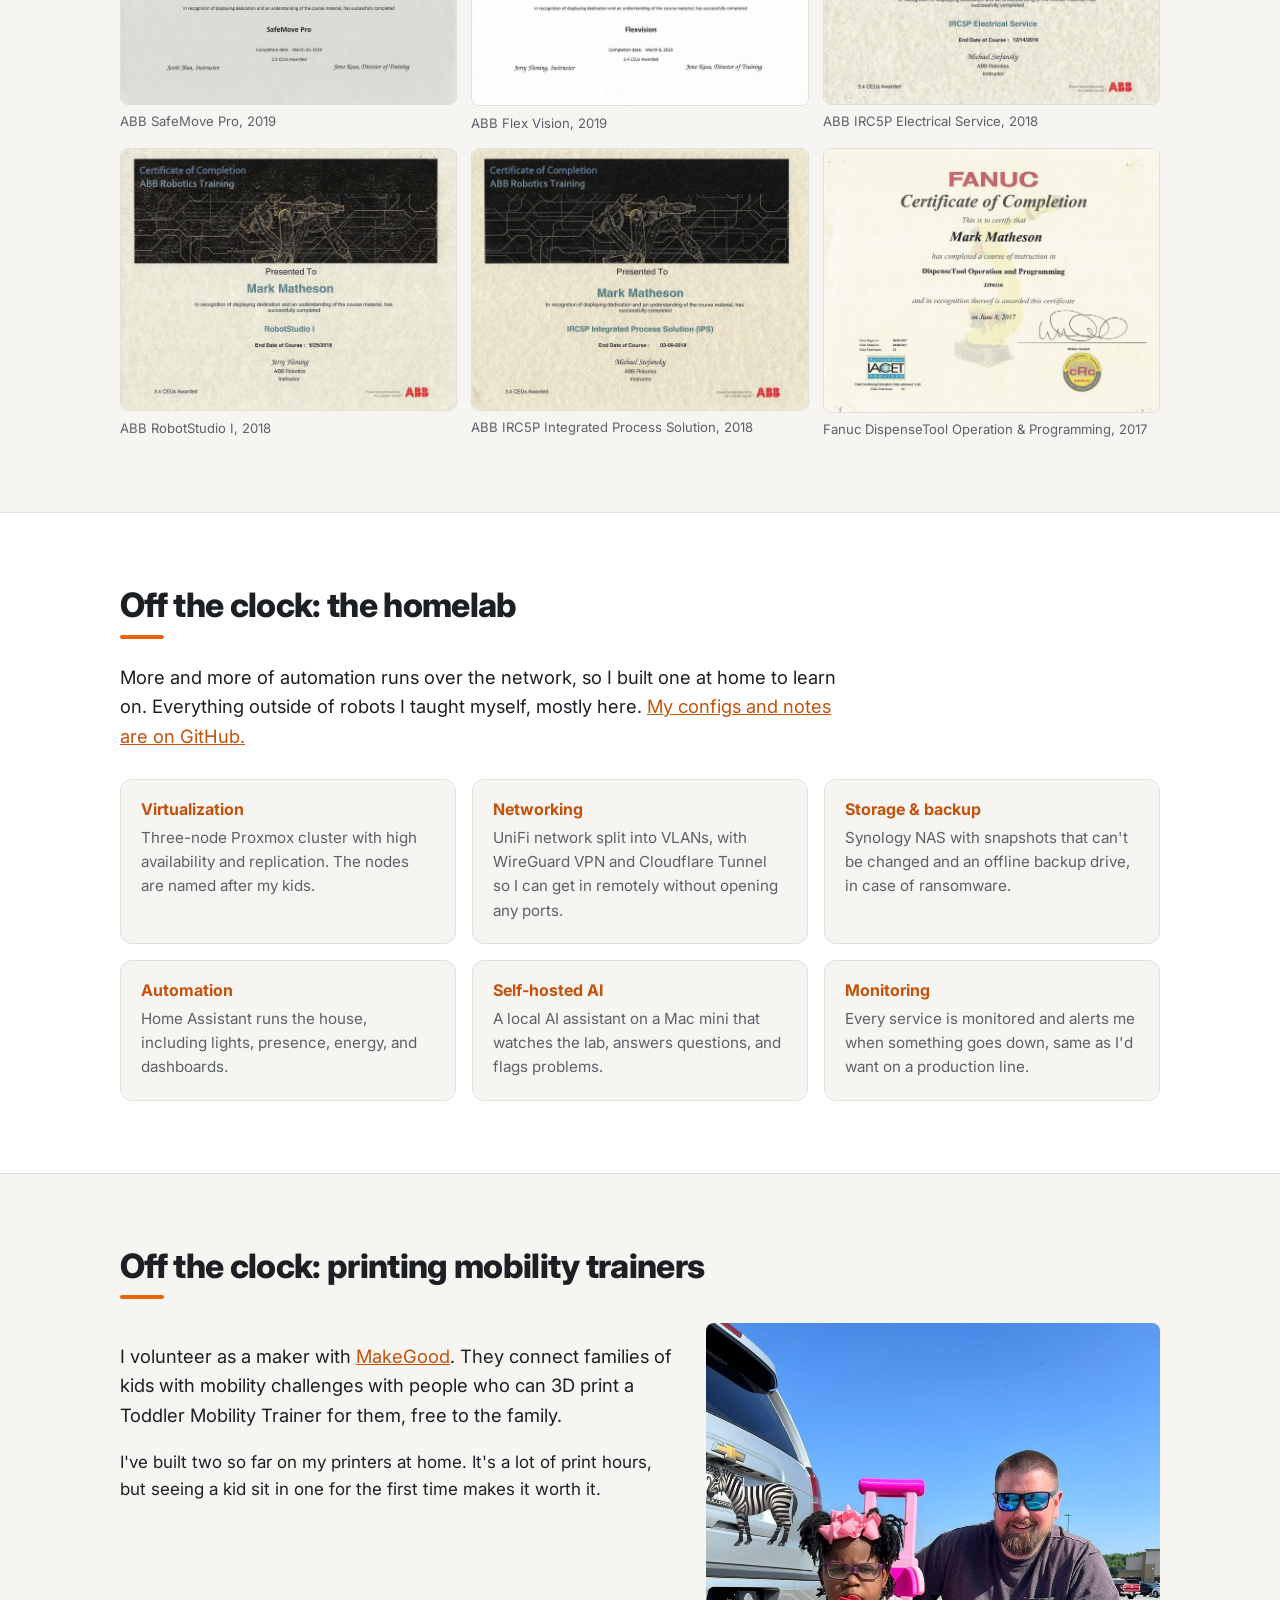
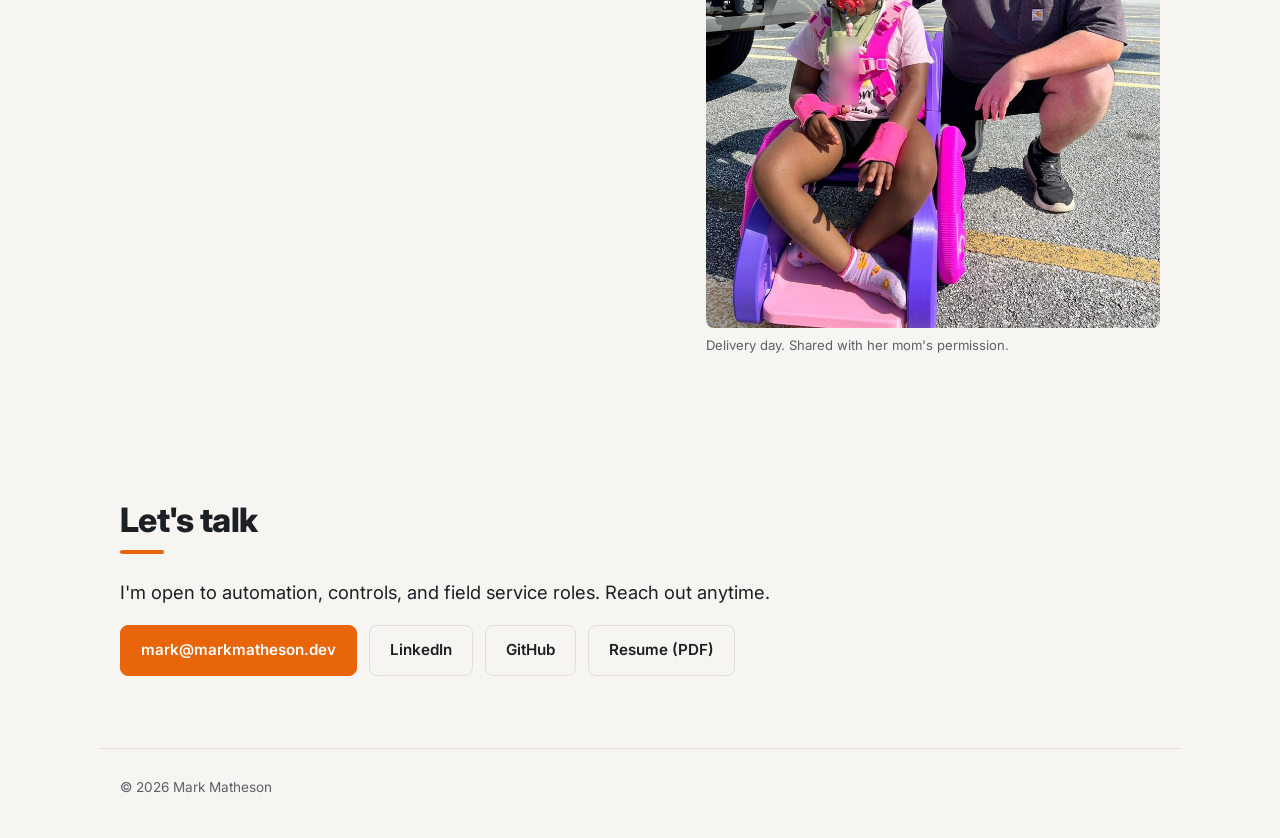
==== commit 8bc836a7: "Add certificate scans to Certifications & training Co-Authored-By: Claude Opus 5.5 <noreply@anthropi" ====
--- a/site/index.html
+++ b/site/index.html
@@ -397,6 +397,18 @@
       <li>Associate Degree, Management &amp; Diesel Technology (WyoTech)</li>
     </ul>
     <figure class="small"><img src="img/fanuc-training.jpg" alt="Mark at Fanuc training holding a stack of course manuals" loading="lazy"><figcaption>At Fanuc training with the course manuals</figcaption></figure>
+  </div>
+
+  <div class="photos three fit certs-photos">
+    <figure><a href="img/certs/medtronic-pb980-2021.jpg"><img src="img/certs/medtronic-pb980-2021.jpg" alt="Medtronic certificate of completion, Puritan Bennett 980 Ventilator Service Seminar, February 2021" loading="lazy"></a><figcaption>Medtronic PB 980 Ventilator Service, 2021</figcaption></figure>
+    <figure><a href="img/certs/medtronic-pb840-2021.jpg"><img src="img/certs/medtronic-pb840-2021.jpg" alt="Medtronic certificate of completion, Puritan Bennett 840 Ventilator Service Seminar, May 2021" loading="lazy"></a><figcaption>Medtronic PB 840 Ventilator Service, 2021</figcaption></figure>
+    <figure><a href="img/certs/abb-irc5-programming-2-2020.jpg"><img src="img/certs/abb-irc5-programming-2-2020.jpg" alt="ABB Robotics Training certificate, US425 IRC5 Programming II, January 2020" loading="lazy"></a><figcaption>ABB IRC5 Programming II, 2020</figcaption></figure>
+    <figure><a href="img/certs/abb-safemove-pro-2019.jpg"><img src="img/certs/abb-safemove-pro-2019.jpg" alt="ABB Robotics Training certificate, SafeMove Pro, March 2019" loading="lazy"></a><figcaption>ABB SafeMove Pro, 2019</figcaption></figure>
+    <figure><a href="img/certs/abb-flexvision-2019.jpg"><img src="img/certs/abb-flexvision-2019.jpg" alt="ABB Robotics Training certificate, Flexvision, March 2019" loading="lazy"></a><figcaption>ABB Flex Vision, 2019</figcaption></figure>
+    <figure><a href="img/certs/abb-irc5p-electrical-2018.jpg"><img src="img/certs/abb-irc5p-electrical-2018.jpg" alt="ABB Robotics Training certificate, IRC5P Electrical Service, December 2018" loading="lazy"></a><figcaption>ABB IRC5P Electrical Service, 2018</figcaption></figure>
+    <figure><a href="img/certs/abb-robotstudio-1-2018.jpg"><img src="img/certs/abb-robotstudio-1-2018.jpg" alt="ABB Robotics Training certificate, RobotStudio I, May 2018" loading="lazy"></a><figcaption>ABB RobotStudio I, 2018</figcaption></figure>
+    <figure><a href="img/certs/abb-irc5p-ips-2018.jpg"><img src="img/certs/abb-irc5p-ips-2018.jpg" alt="ABB Robotics Training certificate, IRC5P Integrated Process Solution (IPS), March 2018" loading="lazy"></a><figcaption>ABB IRC5P Integrated Process Solution, 2018</figcaption></figure>
+    <figure><a href="img/certs/fanuc-dispensetool-2017.jpg"><img src="img/certs/fanuc-dispensetool-2017.jpg" alt="FANUC certificate of completion, DispenseTool Operation and Programming, June 2017" loading="lazy"></a><figcaption>Fanuc DispenseTool Operation &amp; Programming, 2017</figcaption></figure>
   </div>
 </section>
 
--- a/site/styles.css
+++ b/site/styles.css
@@ -245,3 +245,7 @@
 .photos.one img { width: auto; max-width: 100%; max-height: 720px; margin: 0 auto; display: block; }
 .photos.one figcaption { text-align: center; }
 .photos .spin video { width: 100%; max-height: 640px; object-fit: contain; background: #fff; border: 1px solid var(--line); border-radius: 8px; display: block; }
+
+/* certificate scans: 3 across, 2 on phones (no video clip here) */
+.certs-photos { margin-top: 24px; }
+@media (max-width: 640px) { .certs-photos { grid-template-columns: 1fr 1fr; } }
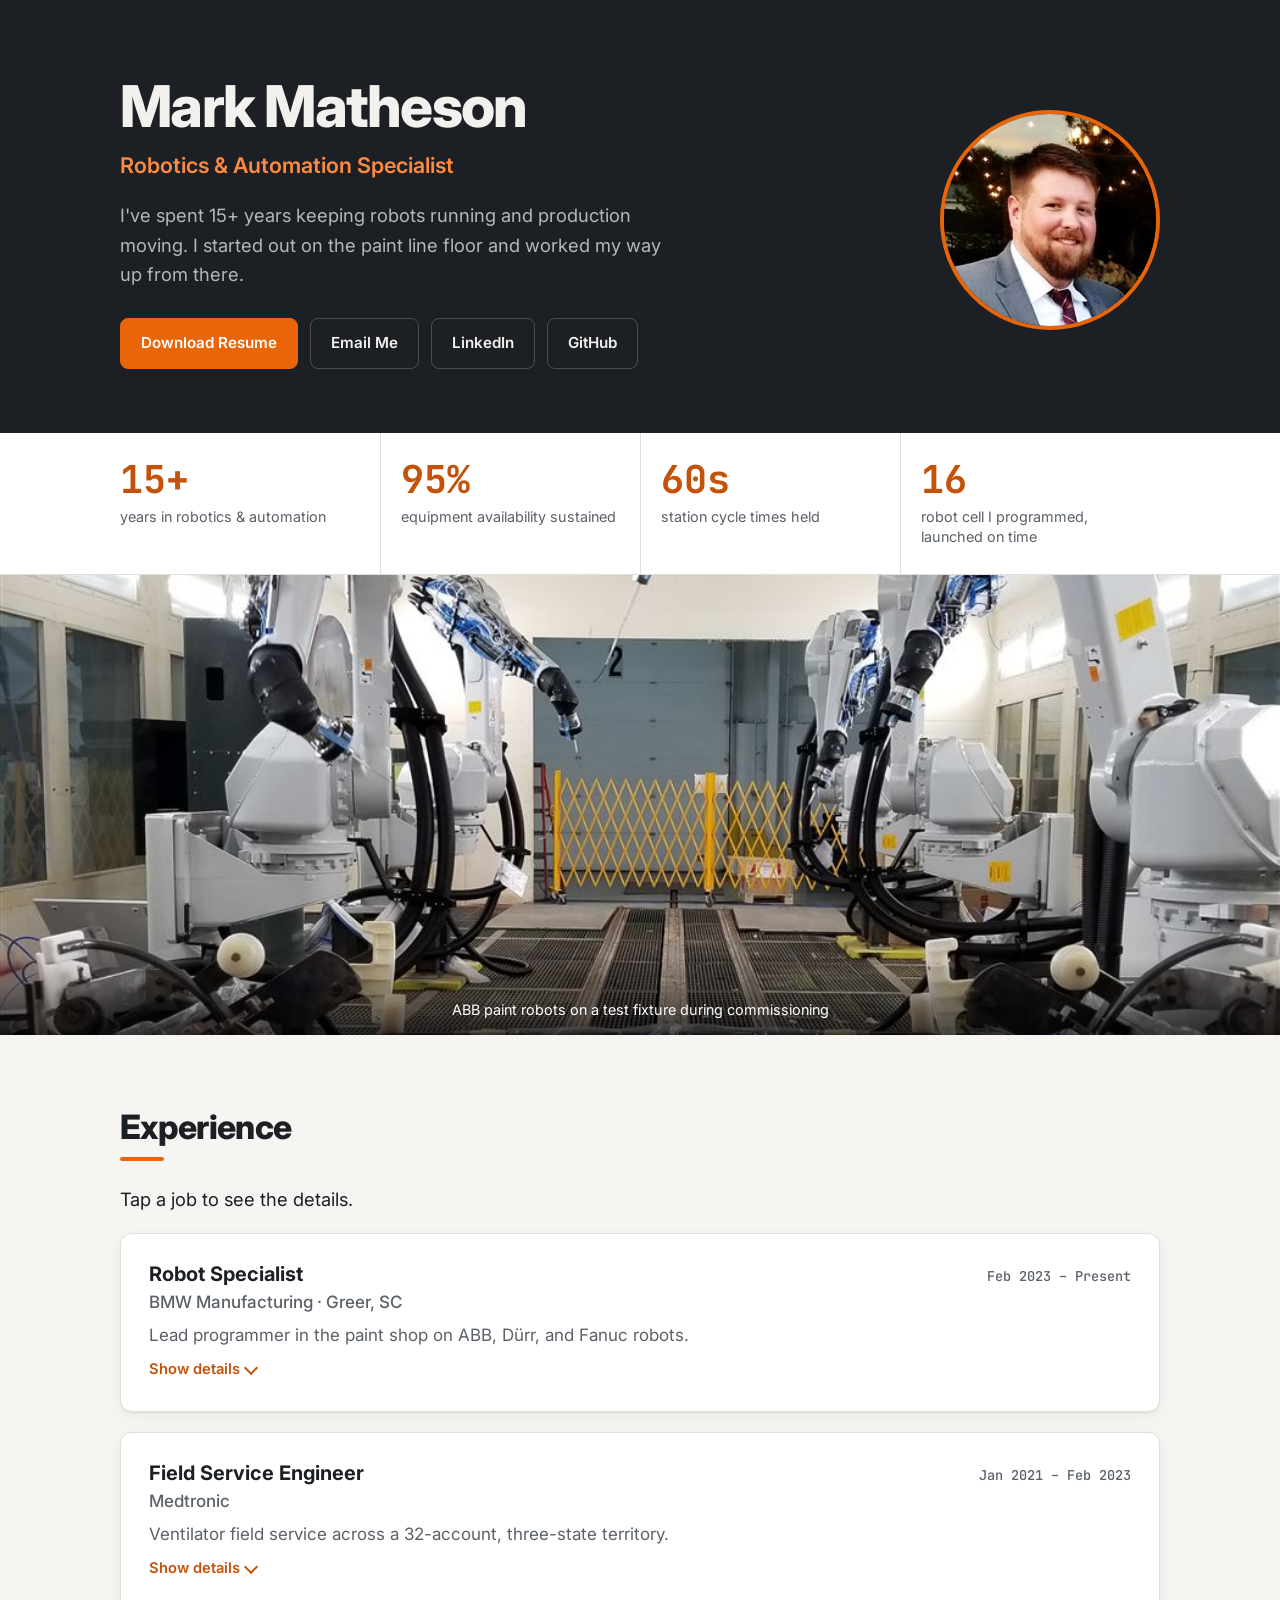
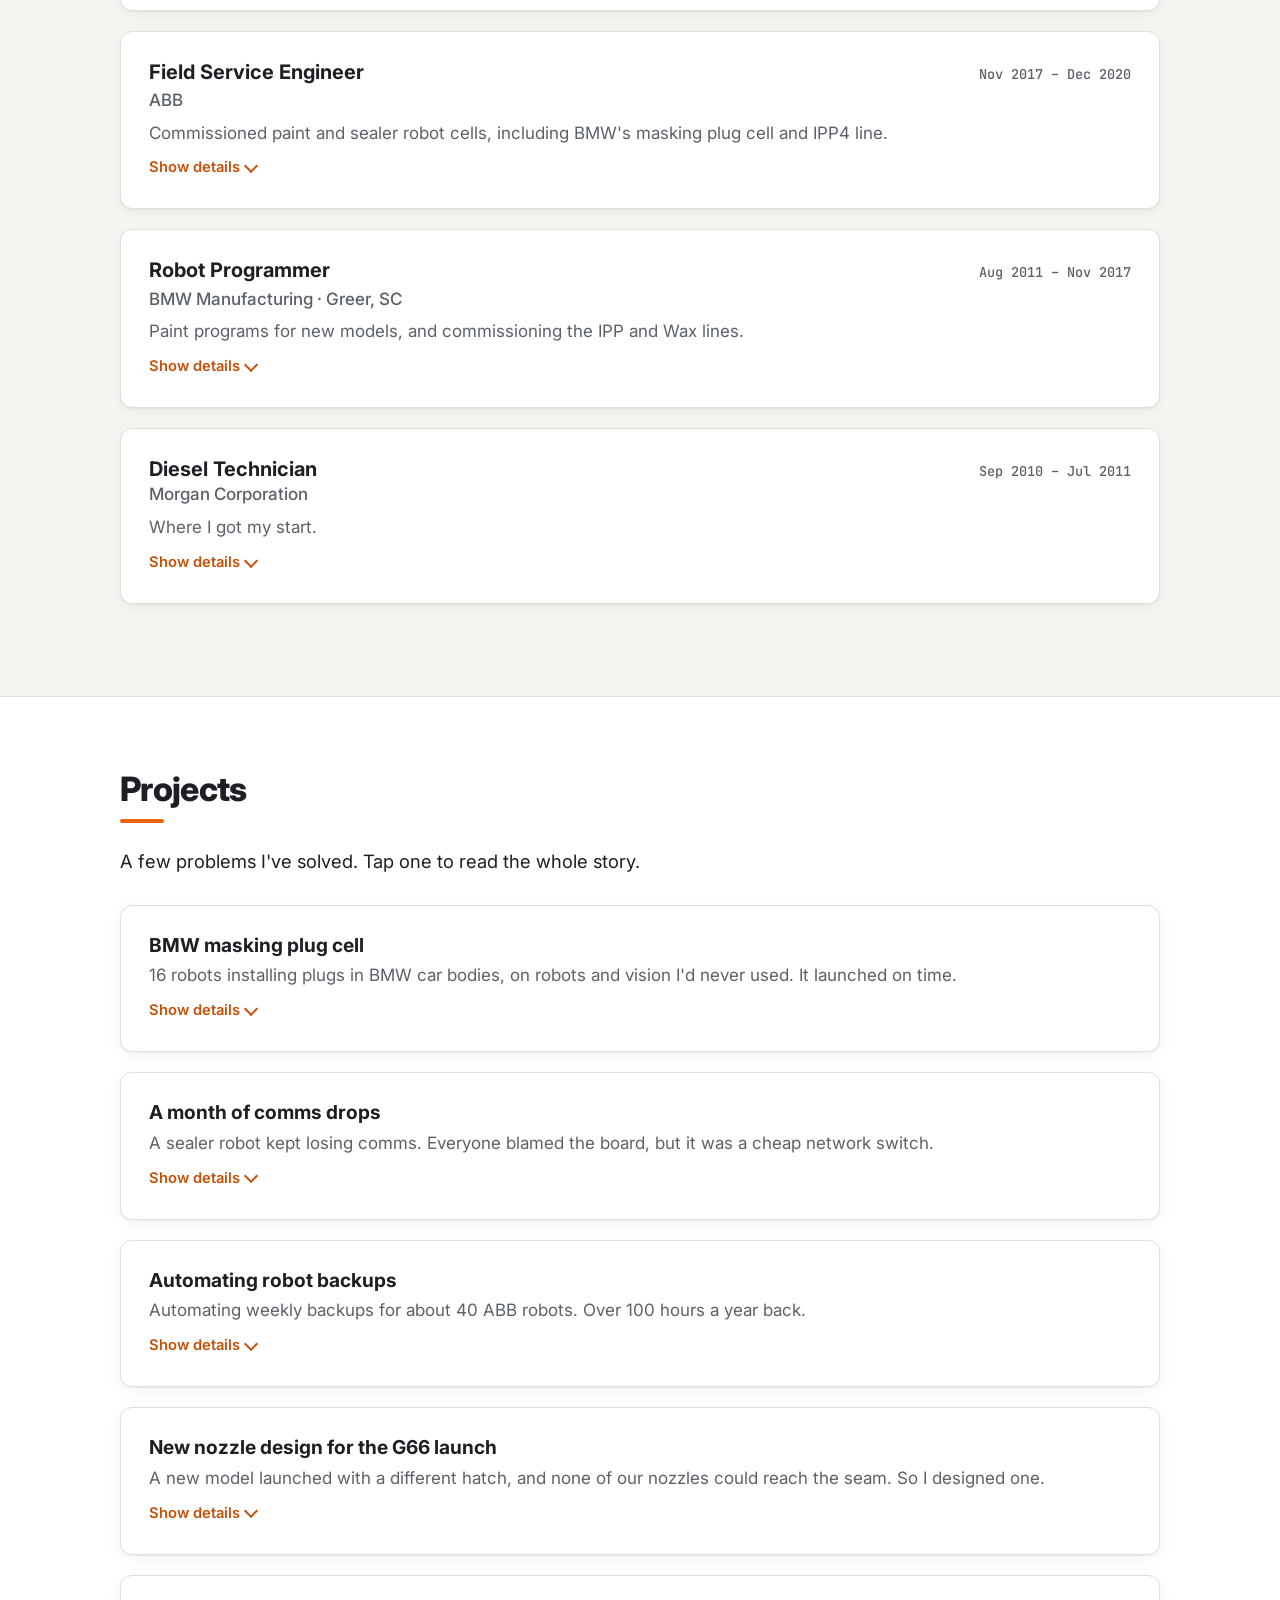
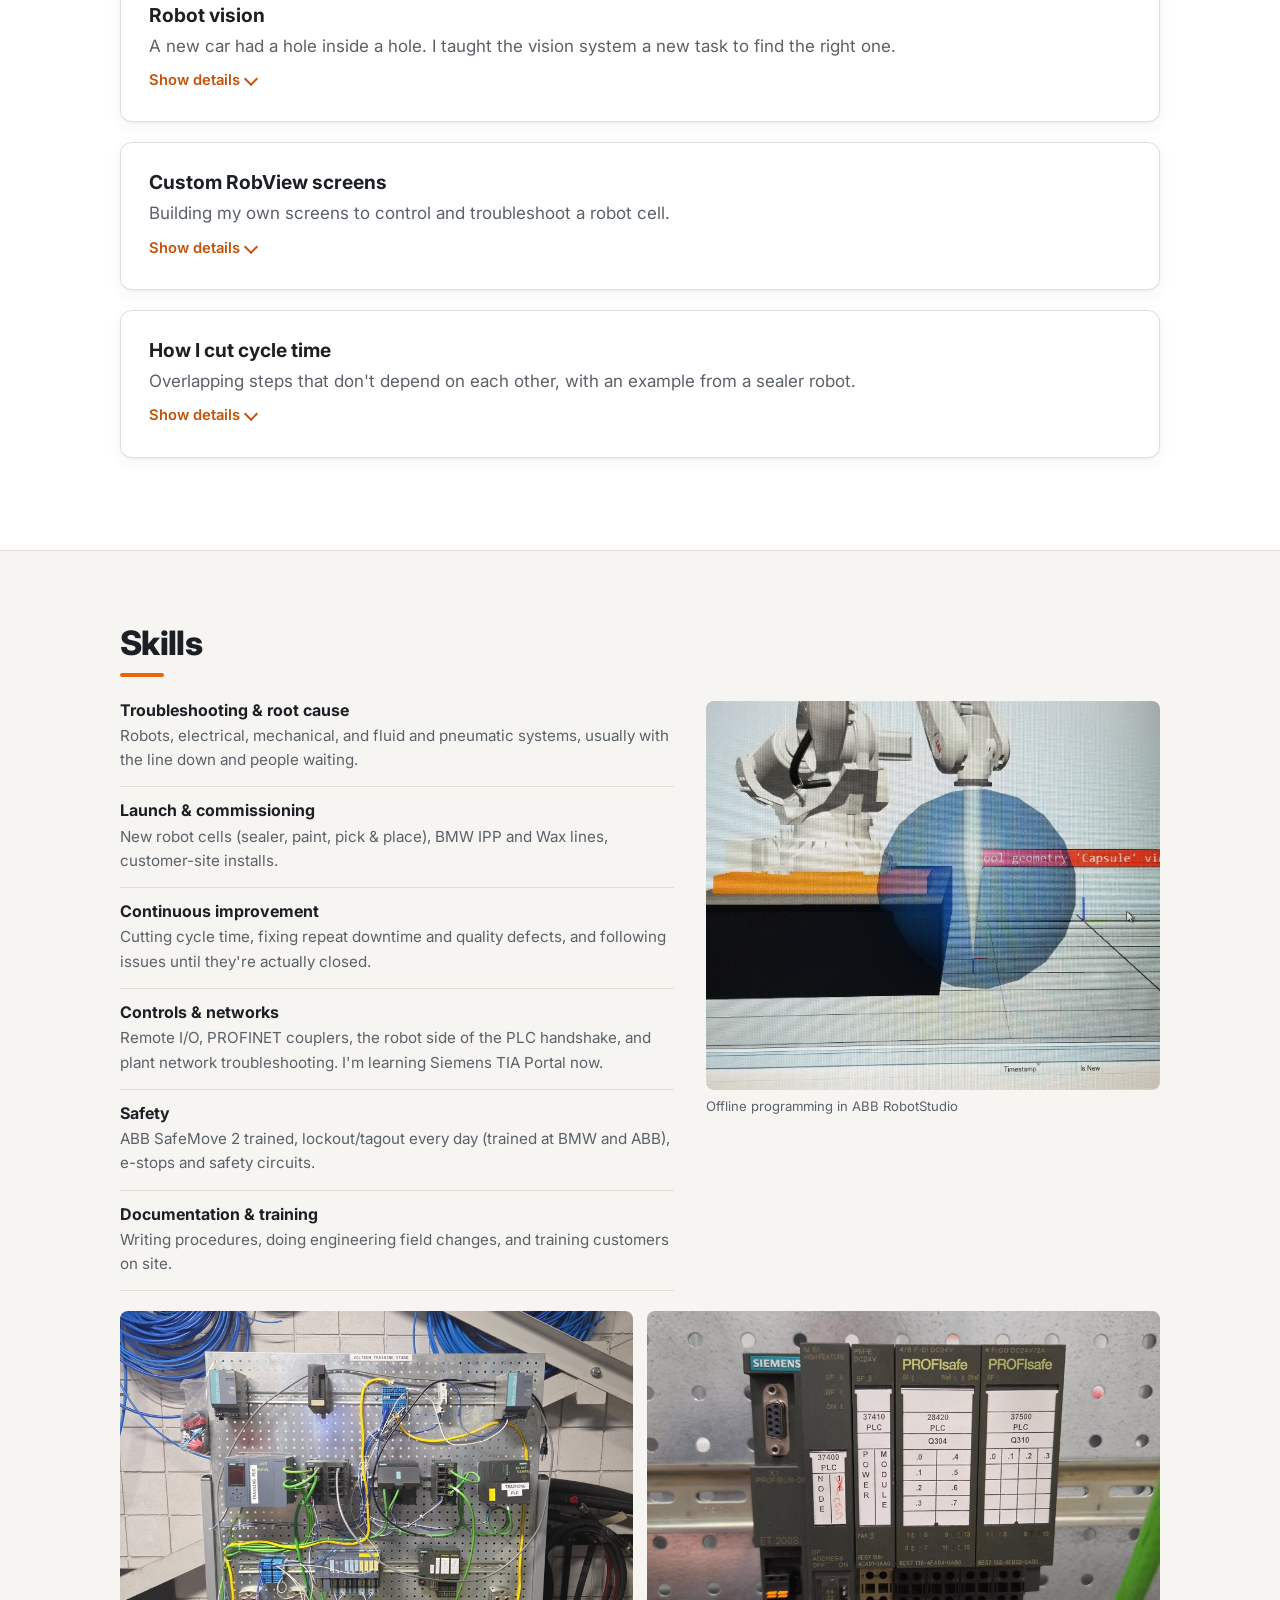
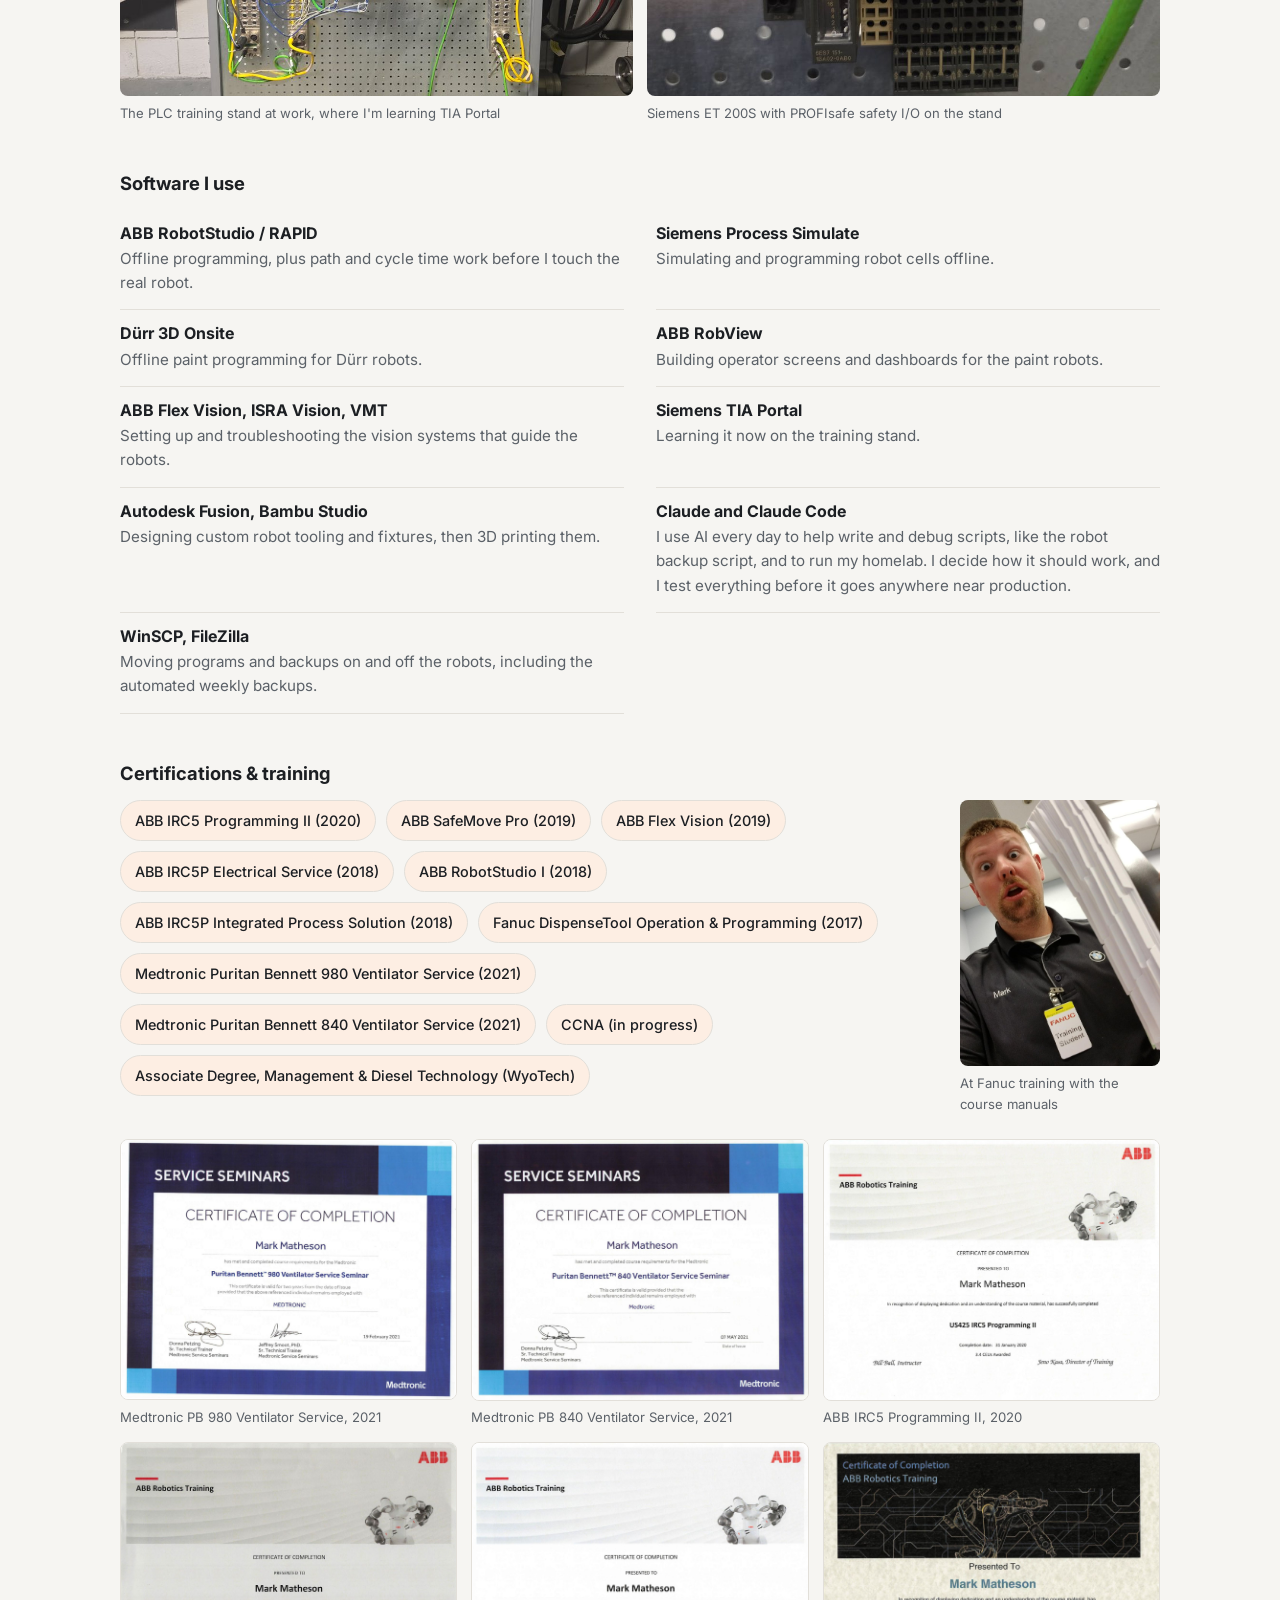
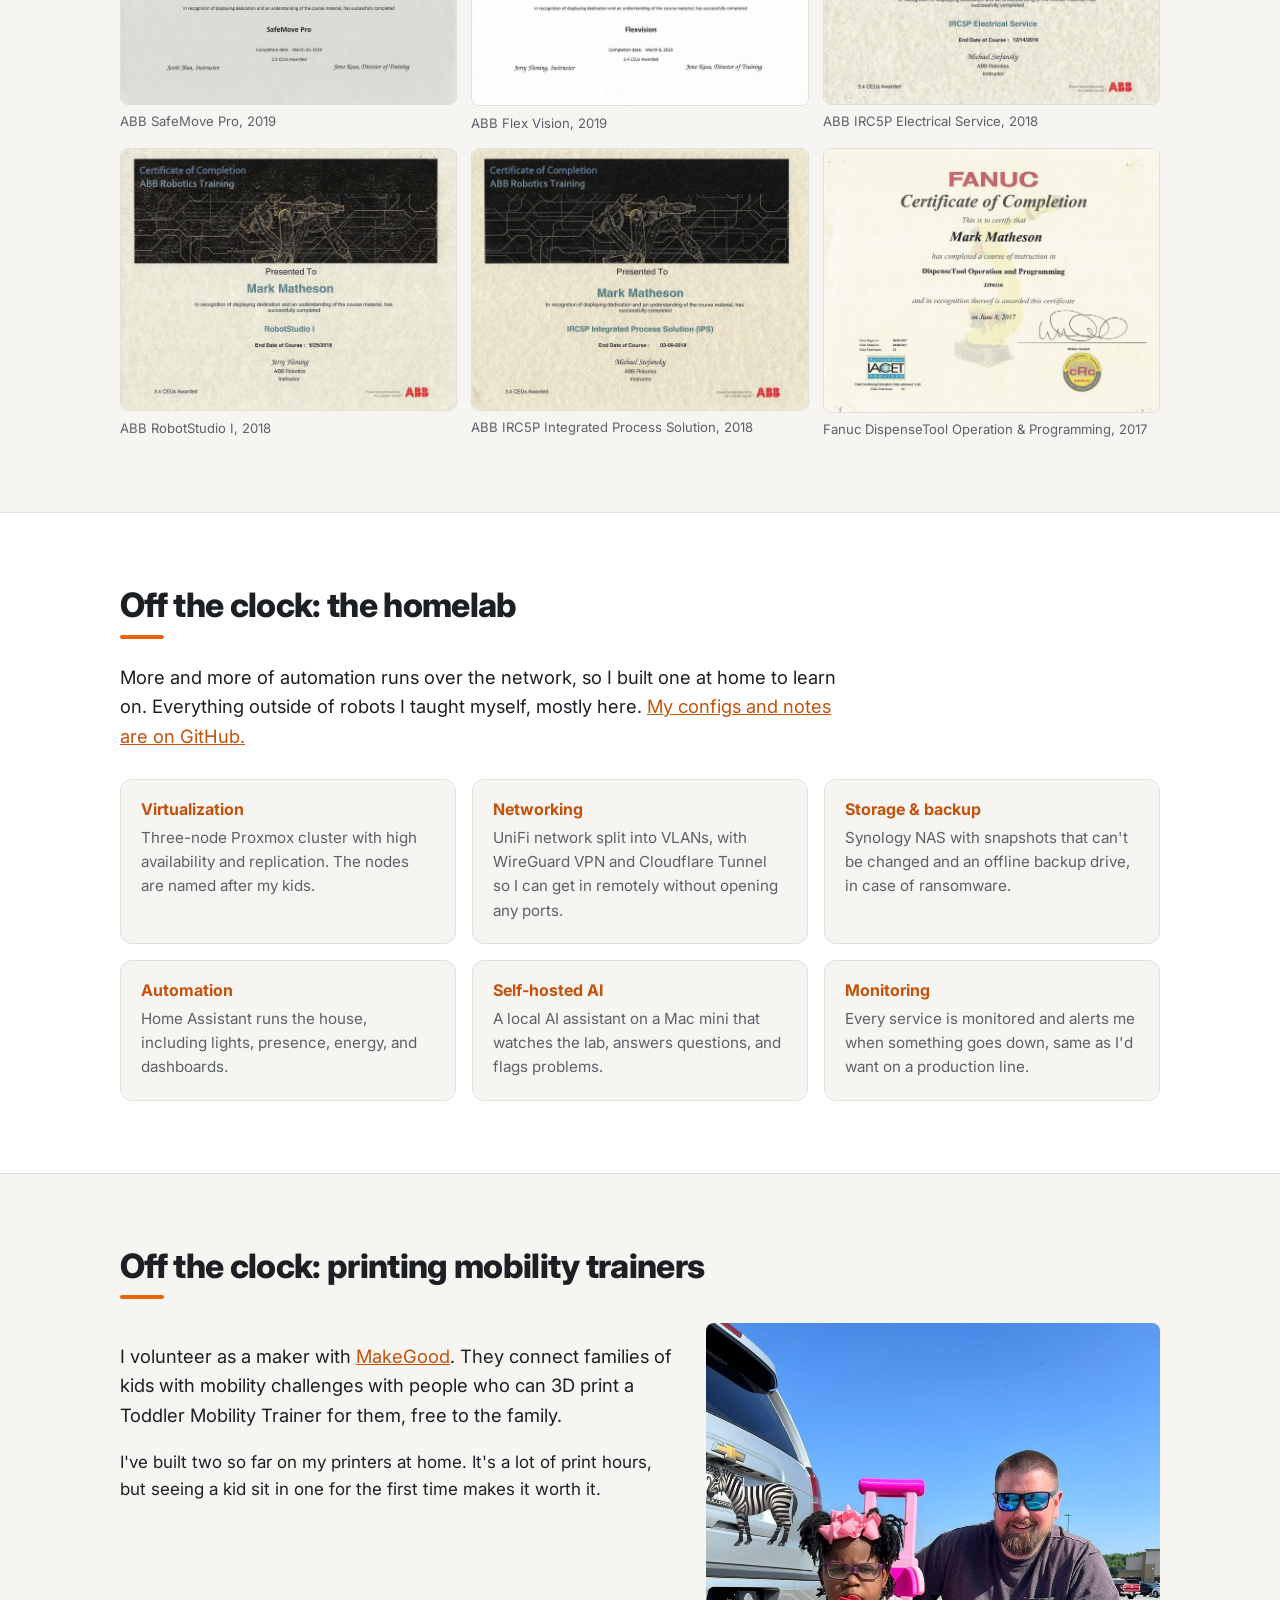
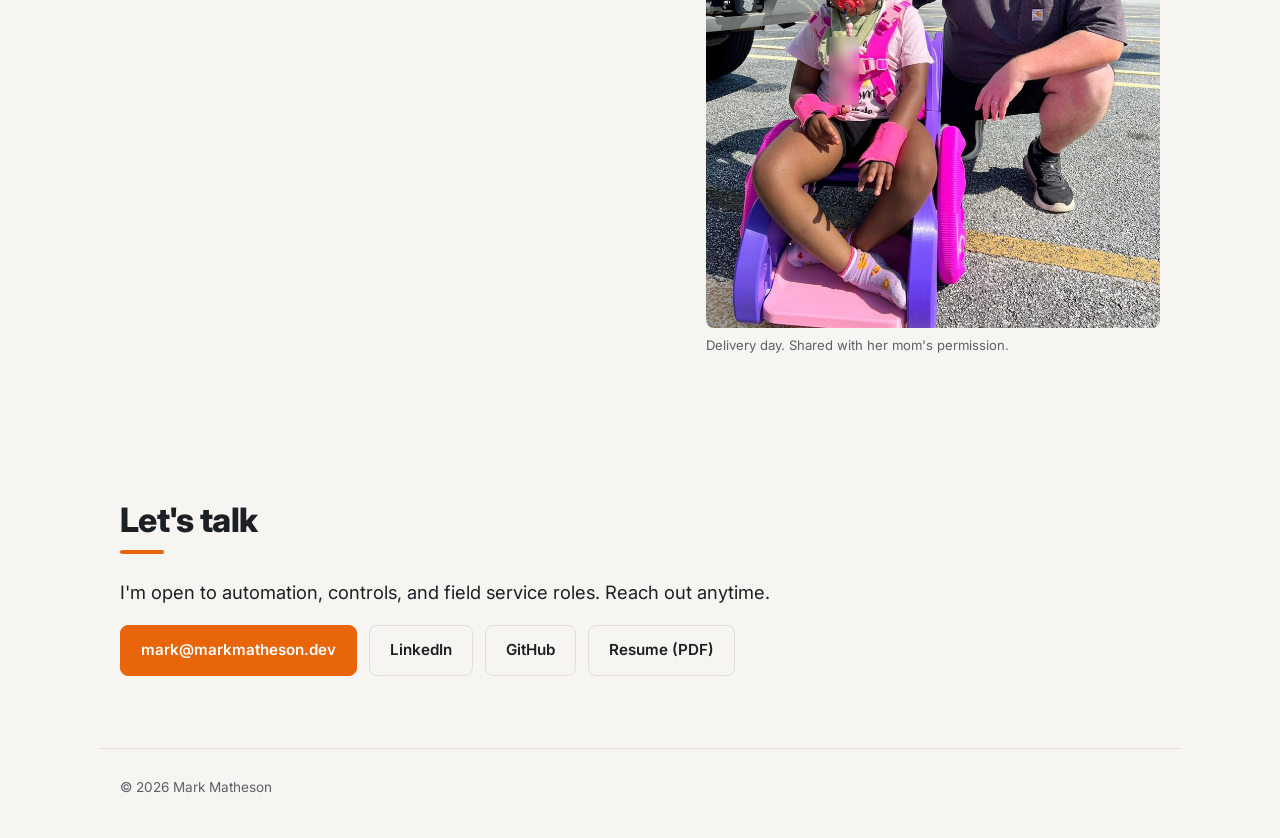
==== commit 0b6477ff: "Drop SafeMove 2 chip from certifications (training kept in Skills) Co-Authored-By: Claude Opus 5.5 <" ====
--- a/site/index.html
+++ b/site/index.html
@@ -392,7 +392,7 @@
     <ul class="chips">
       <li>ABB IRC5 Programming II (2020)</li><li>ABB SafeMove Pro (2019)</li><li>ABB Flex Vision (2019)</li>
       <li>ABB IRC5P Electrical Service (2018)</li><li>ABB RobotStudio I (2018)</li><li>ABB IRC5P Integrated Process Solution (2018)</li>
-      <li>Fanuc DispenseTool Operation &amp; Programming (2017)</li><li>ABB SafeMove 2</li>
+      <li>Fanuc DispenseTool Operation &amp; Programming (2017)</li>
       <li>Medtronic Puritan Bennett 980 Ventilator Service (2021)</li><li>Medtronic Puritan Bennett 840 Ventilator Service (2021)</li><li>CCNA (in progress)</li>
       <li>Associate Degree, Management &amp; Diesel Technology (WyoTech)</li>
     </ul>
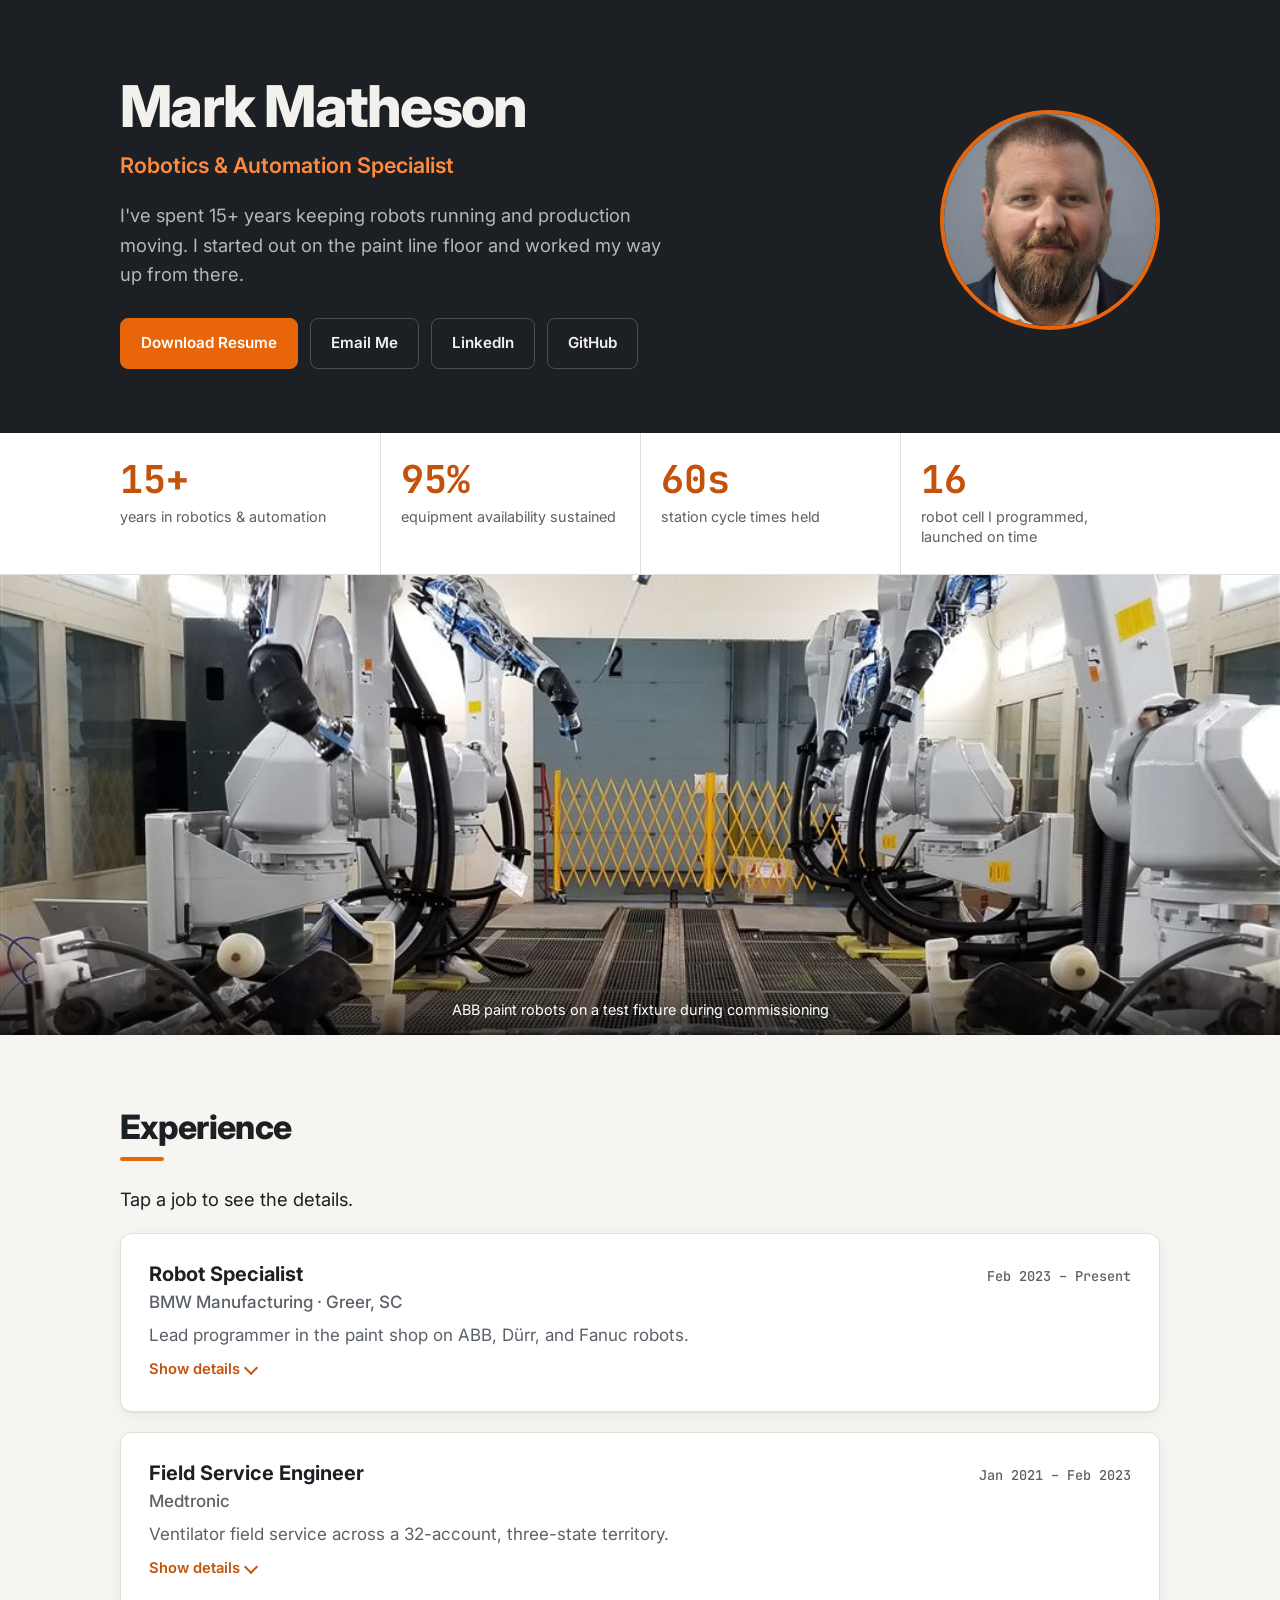
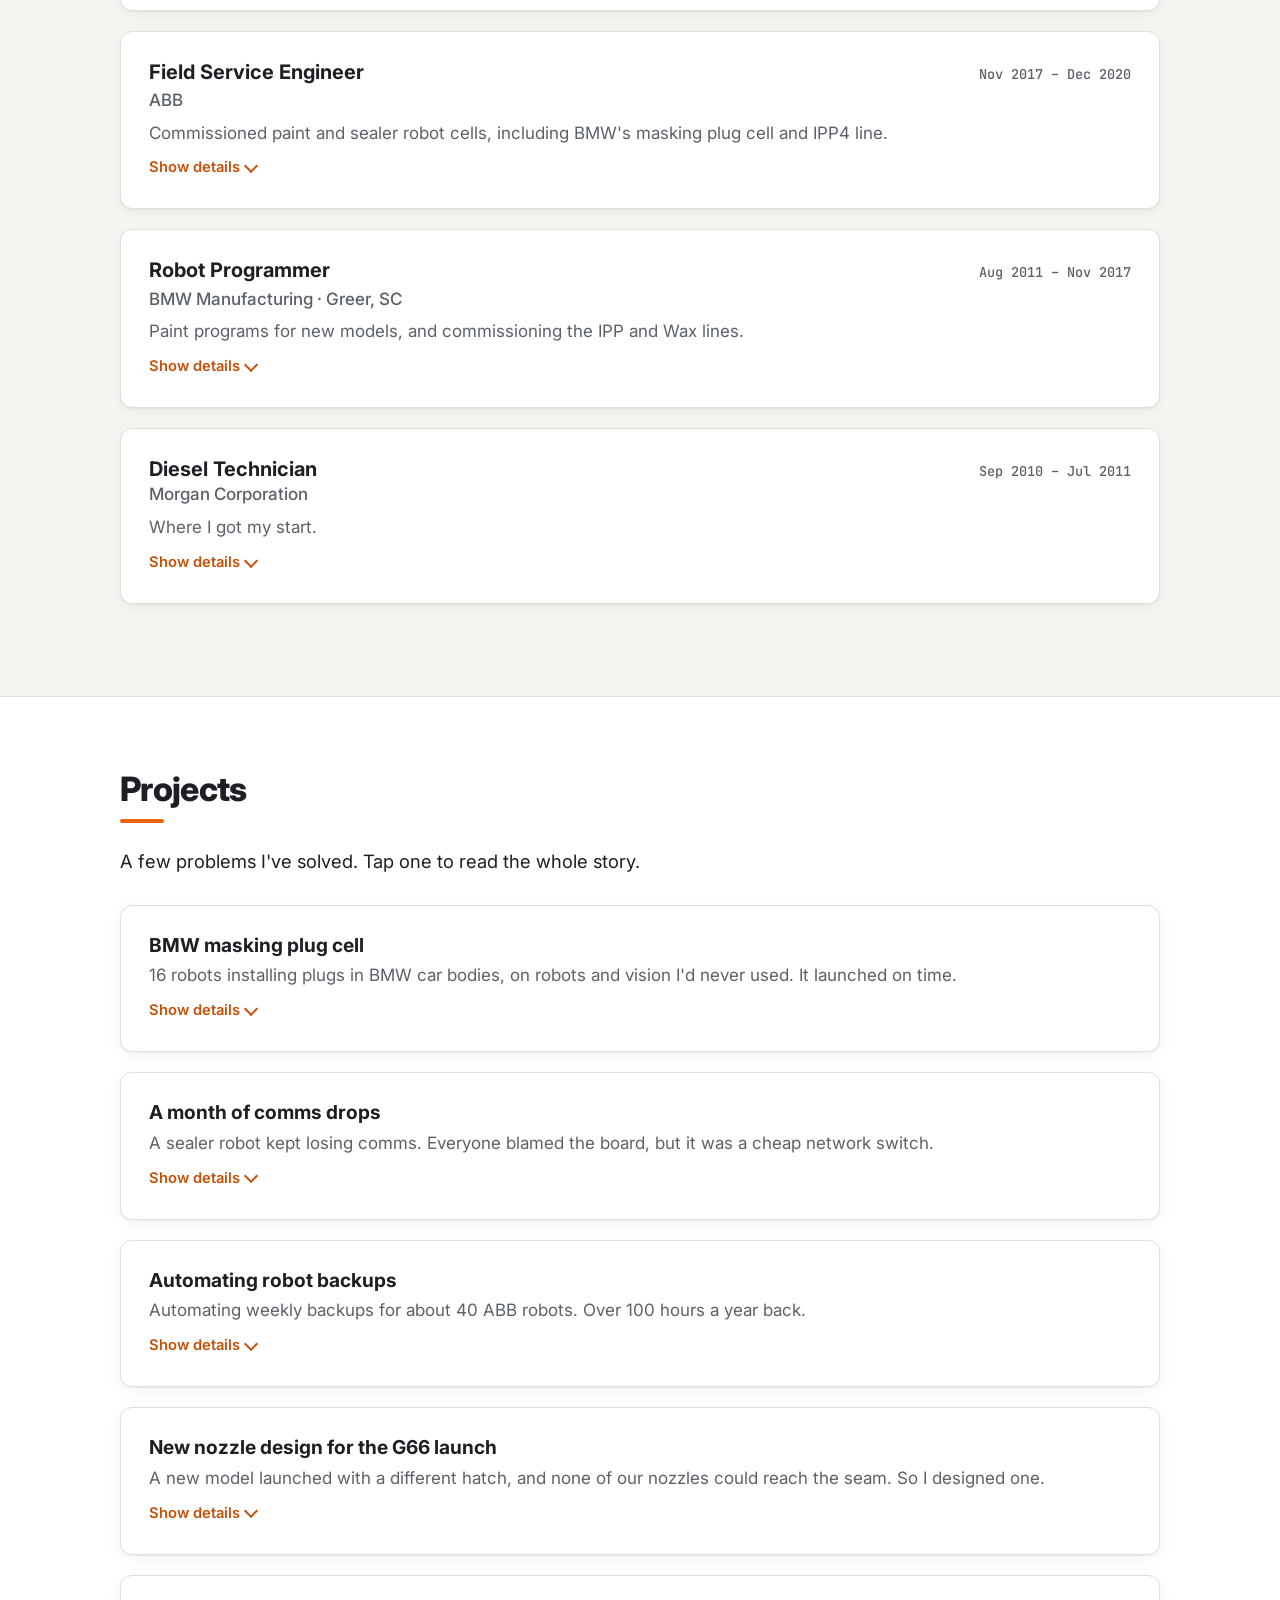
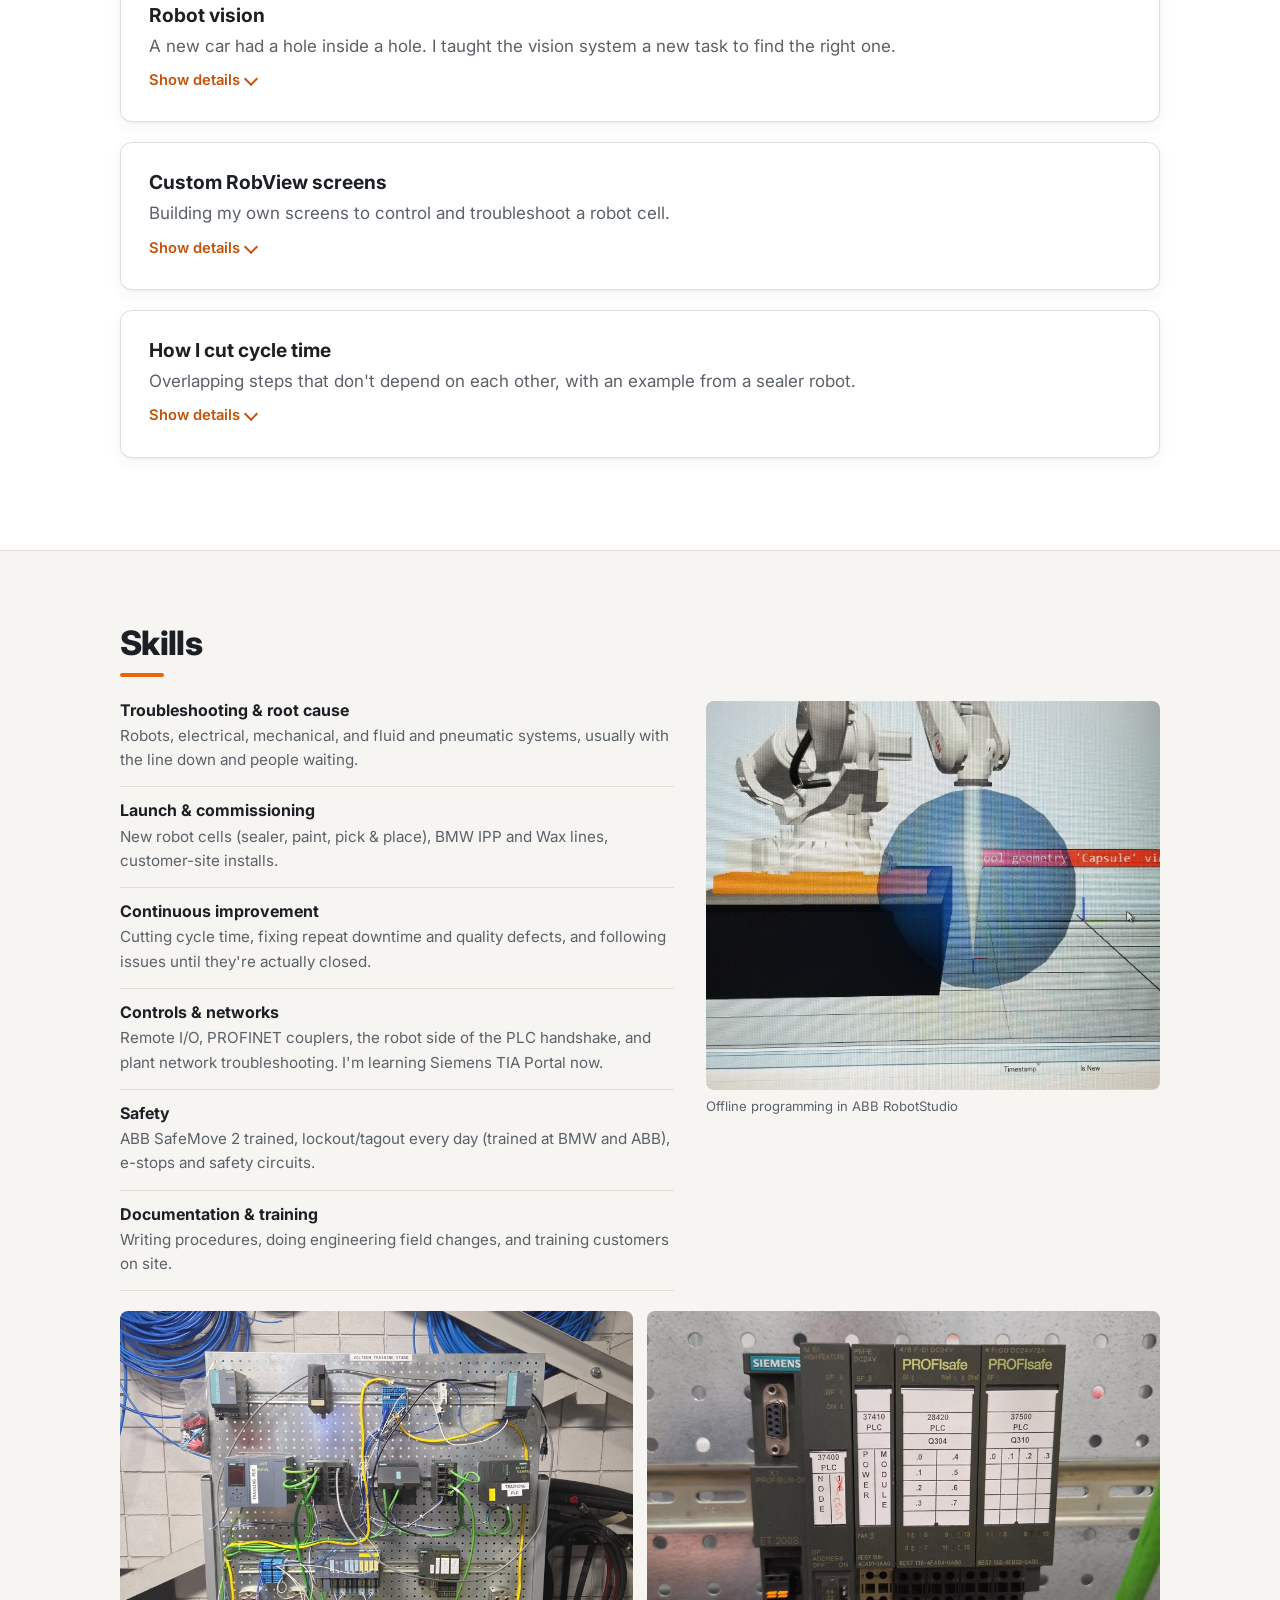
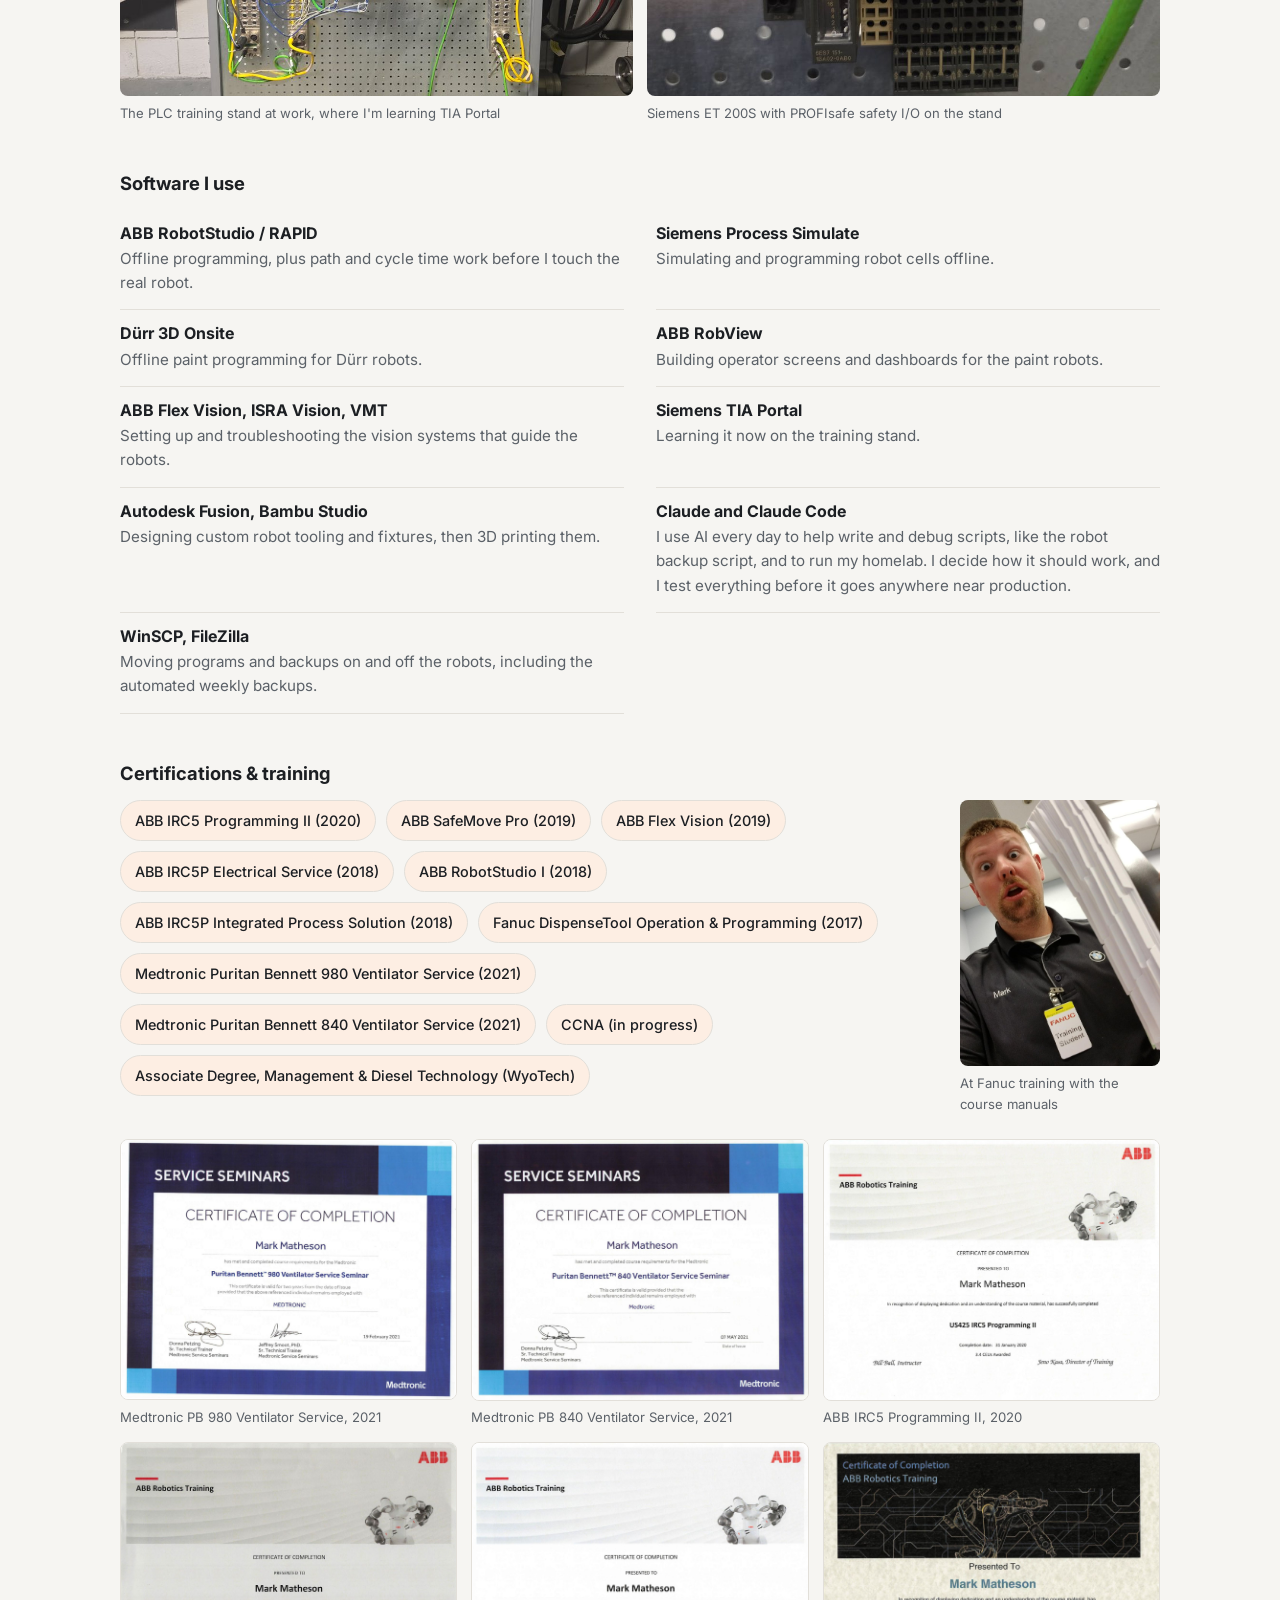
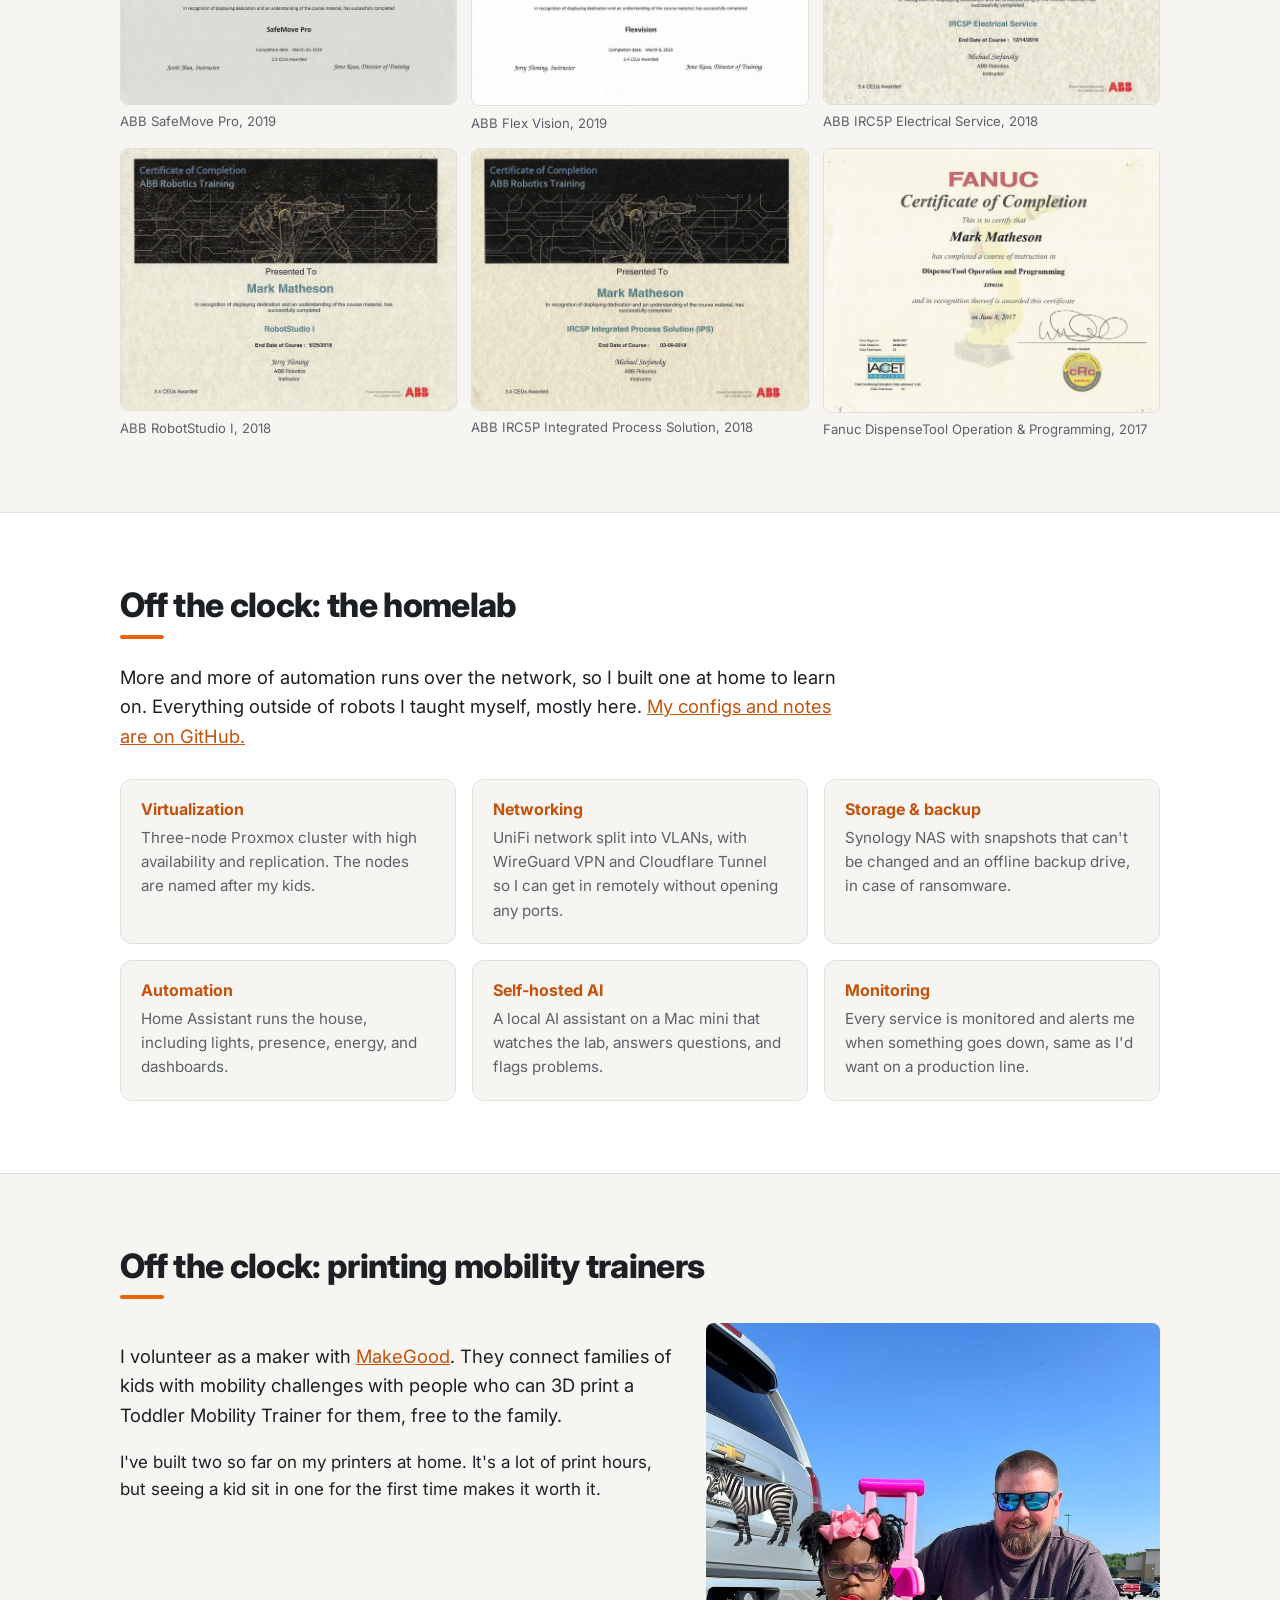
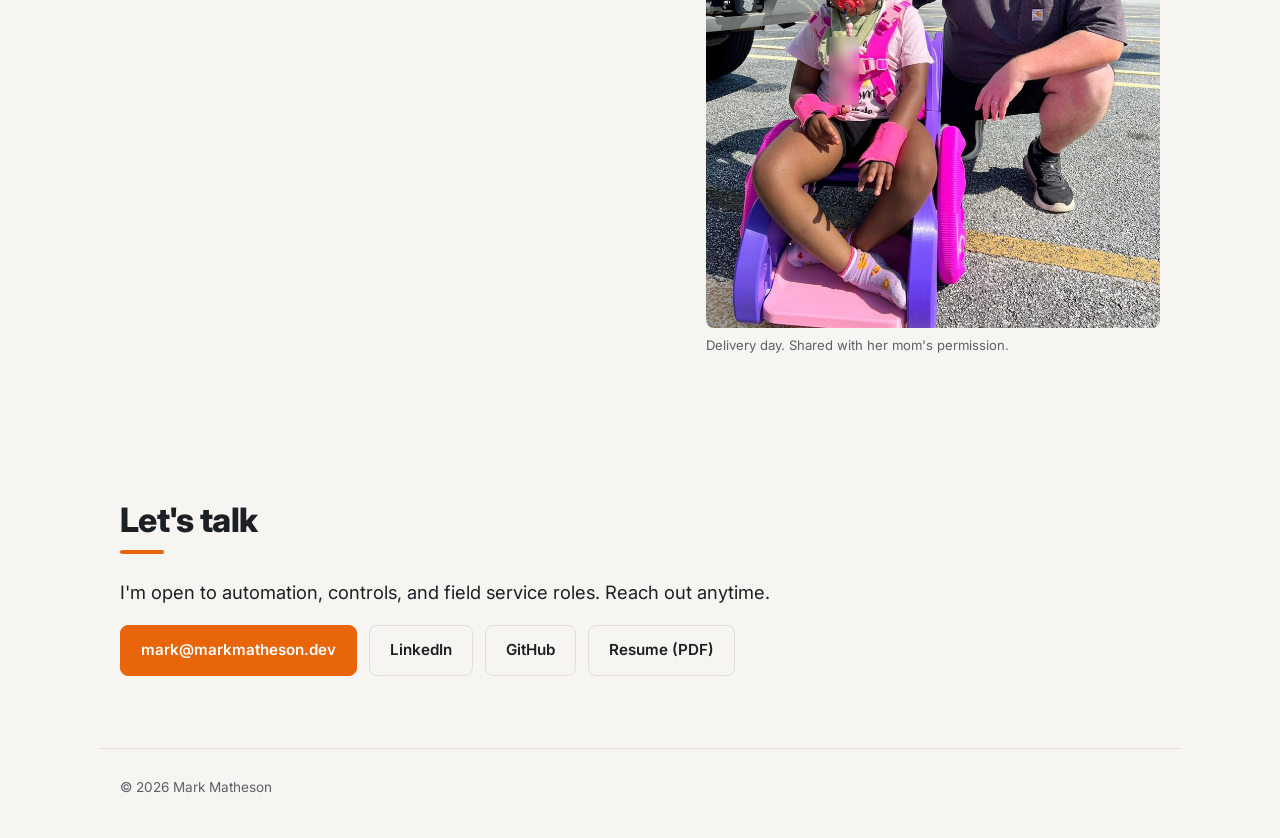
==== commit 15a69c99: "Rename headshot so browsers and the CDN fetch the new one Co-Authored-By: Claude Opus 5.5 <noreply@a" ====
--- a/site/index.html
+++ b/site/index.html
@@ -30,7 +30,7 @@
         <a class="btn" href="https://github.com/markmatheson" target="_blank" rel="noopener">GitHub</a>
       </div>
     </div>
-    <img class="headshot" src="img/headshot.jpg" alt="Mark Matheson" width="270" height="270">
+    <img class="headshot" src="img/headshot-2026-11.jpg" alt="Mark Matheson" width="270" height="270">
   </div>
 </header>
 
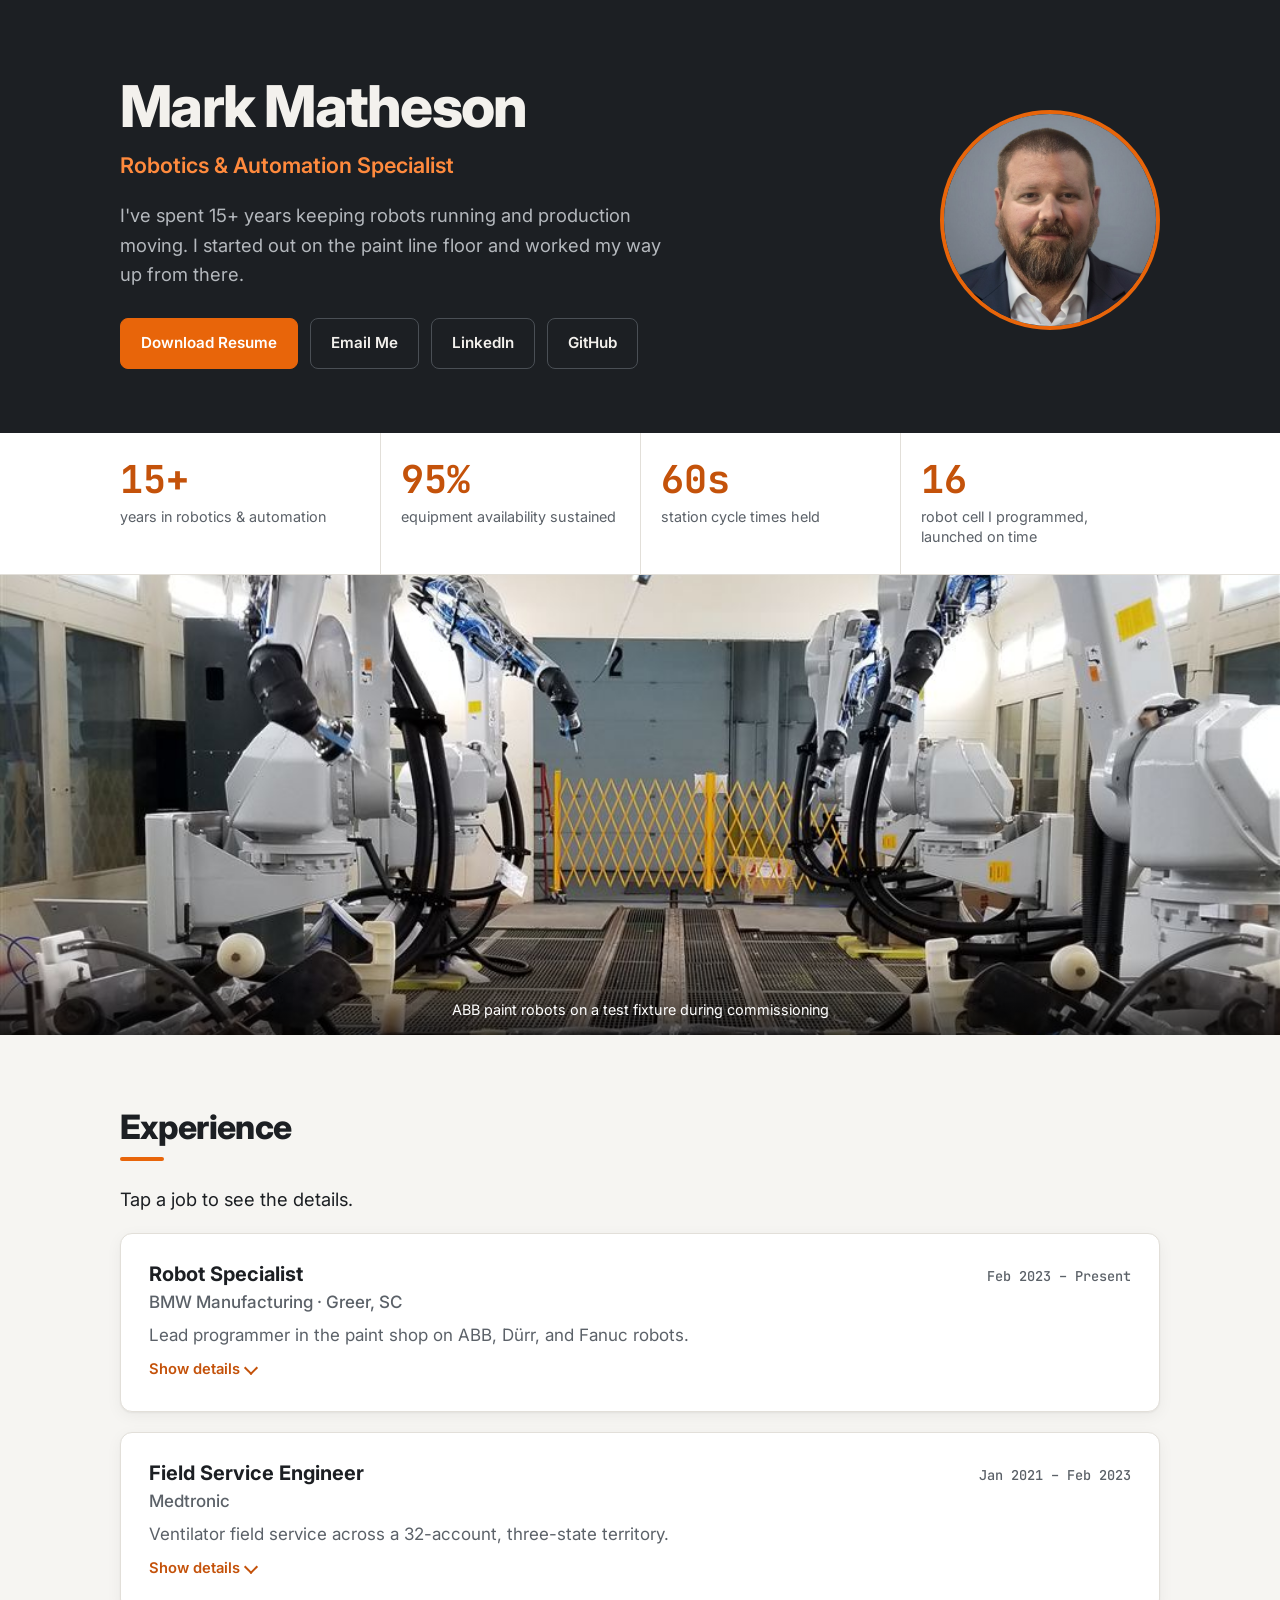
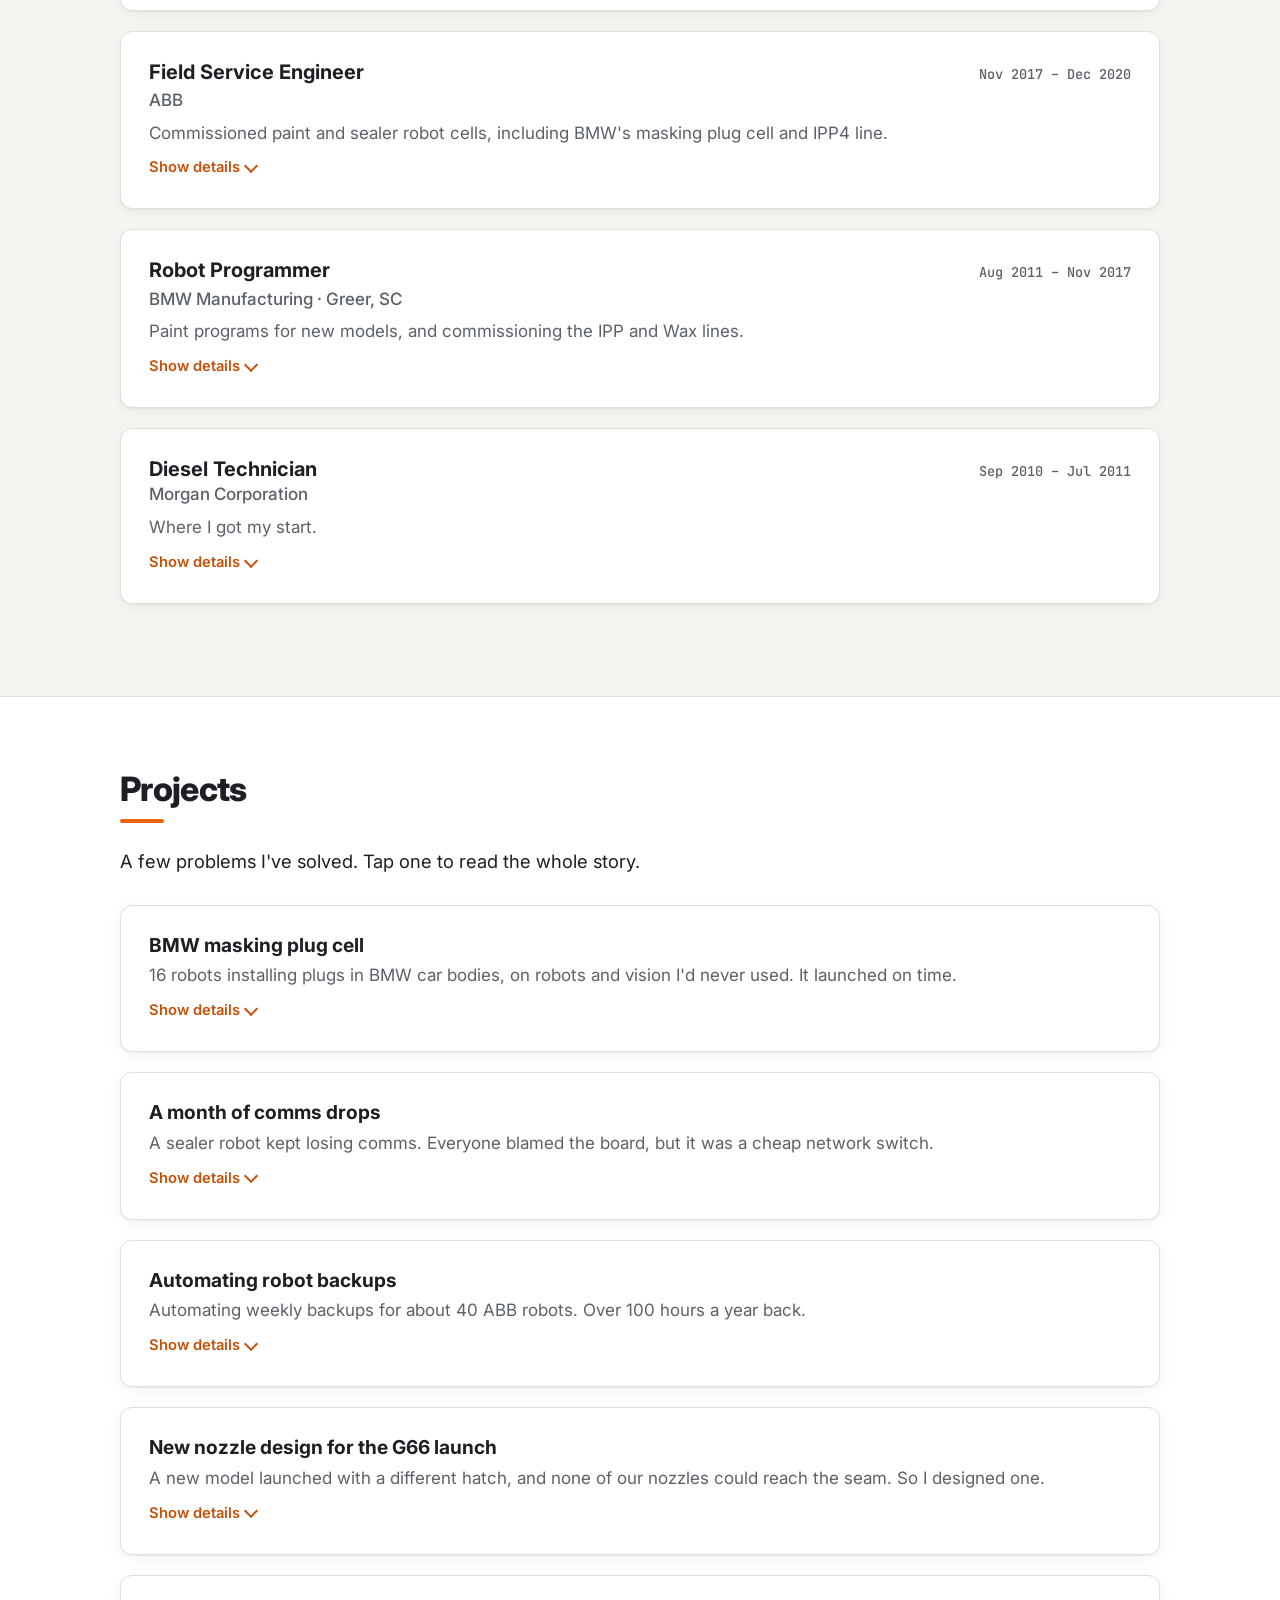
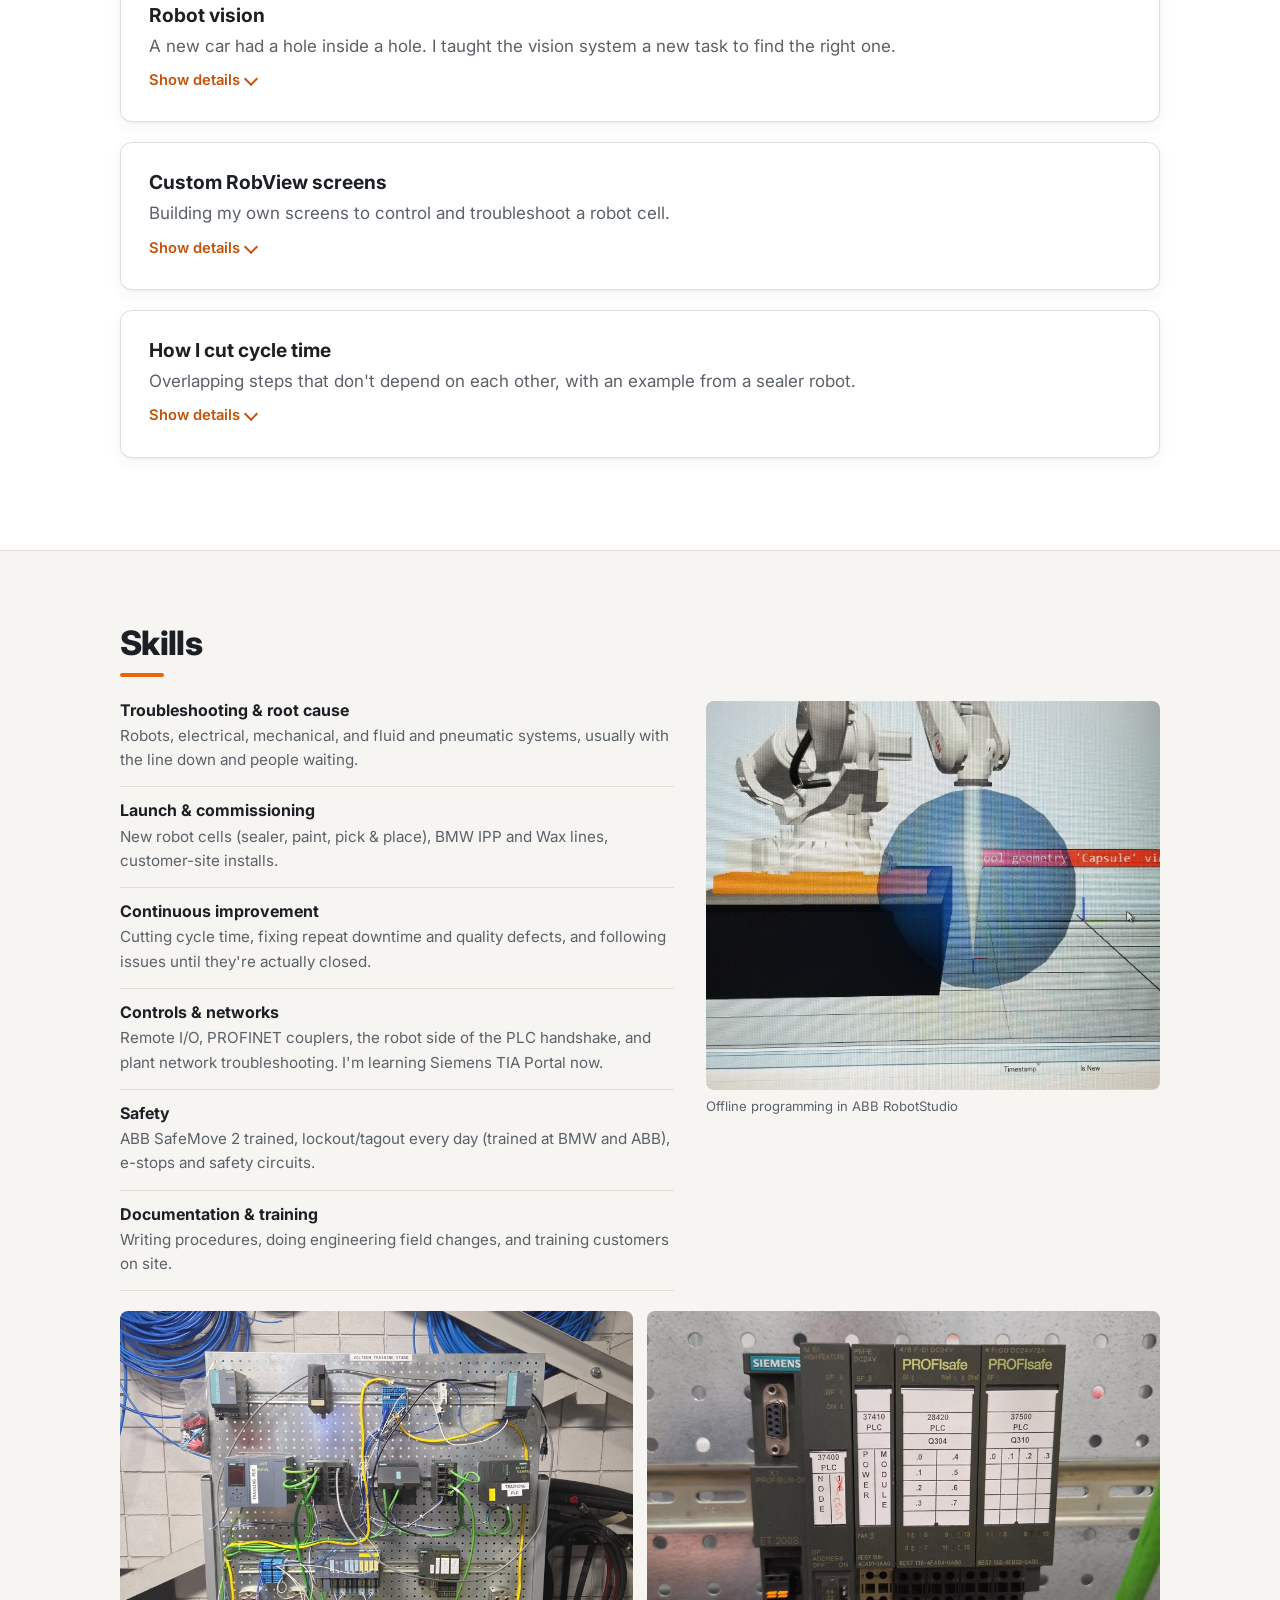
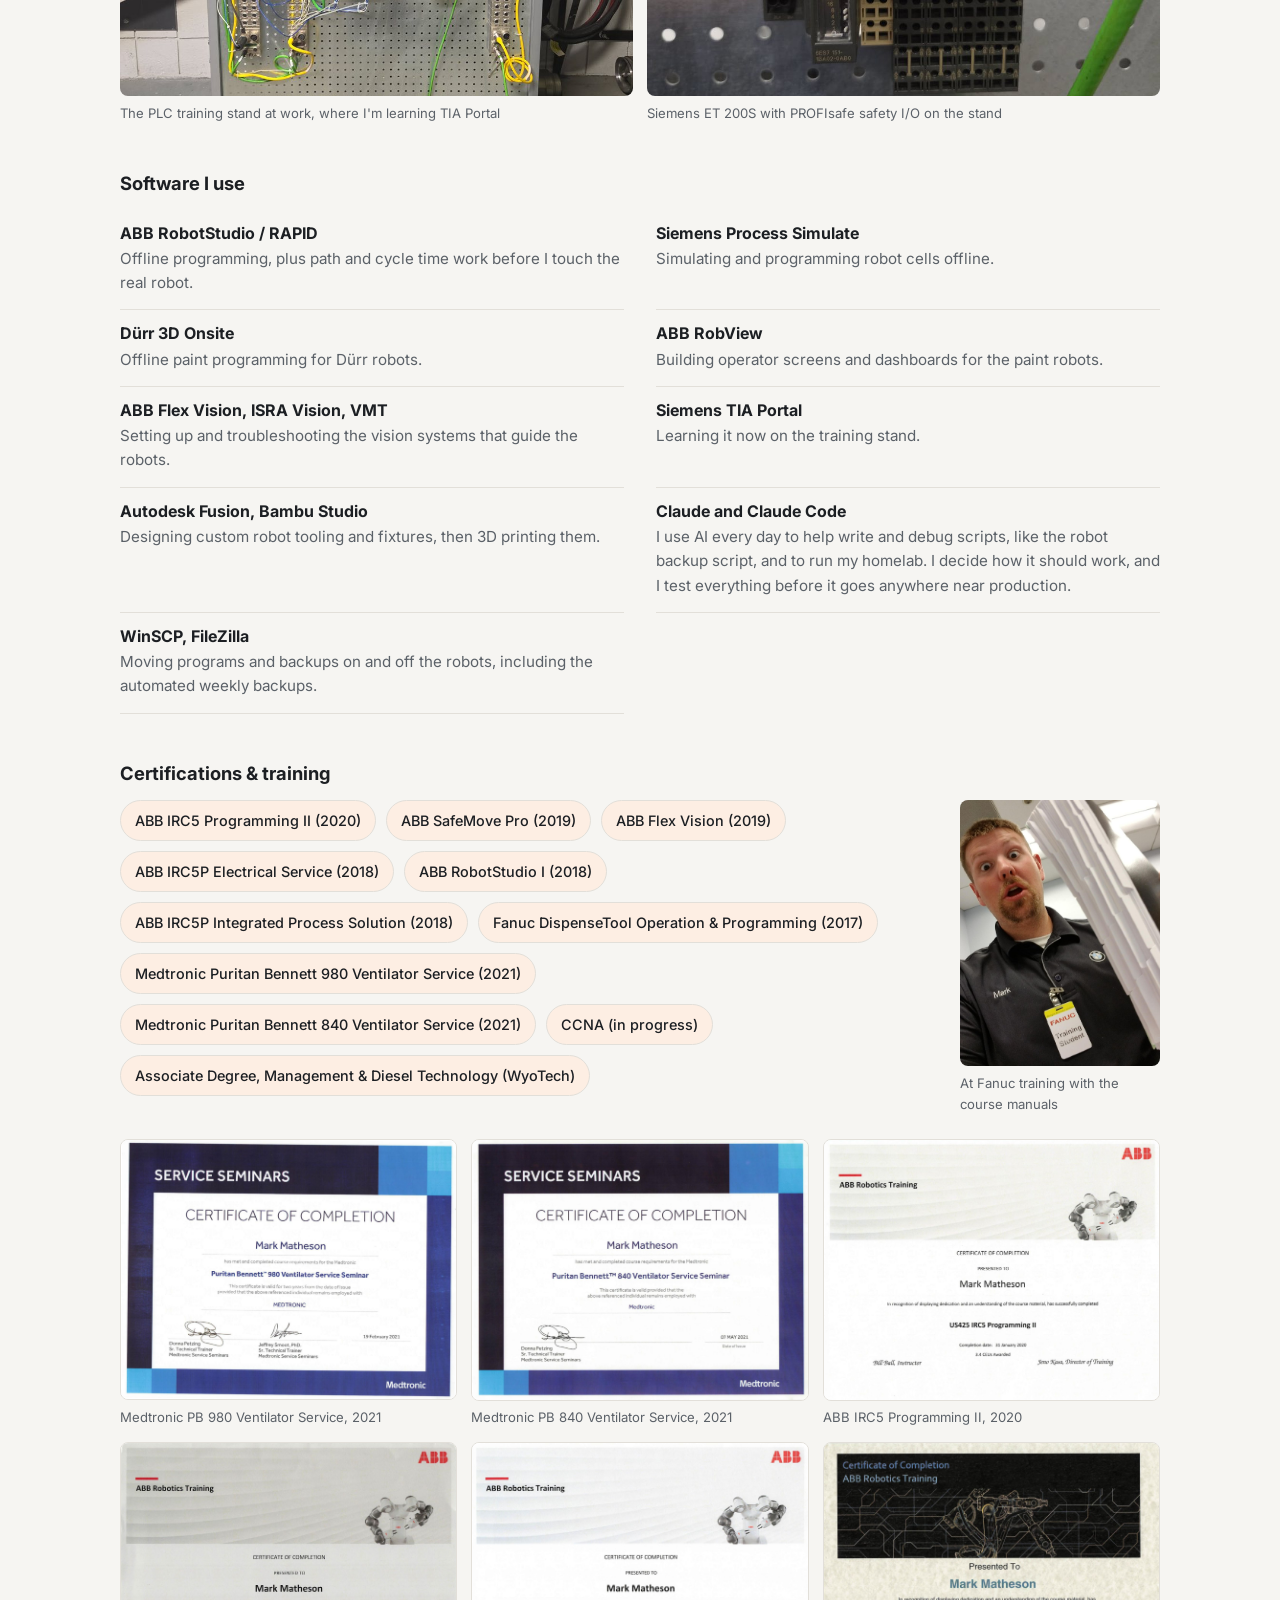
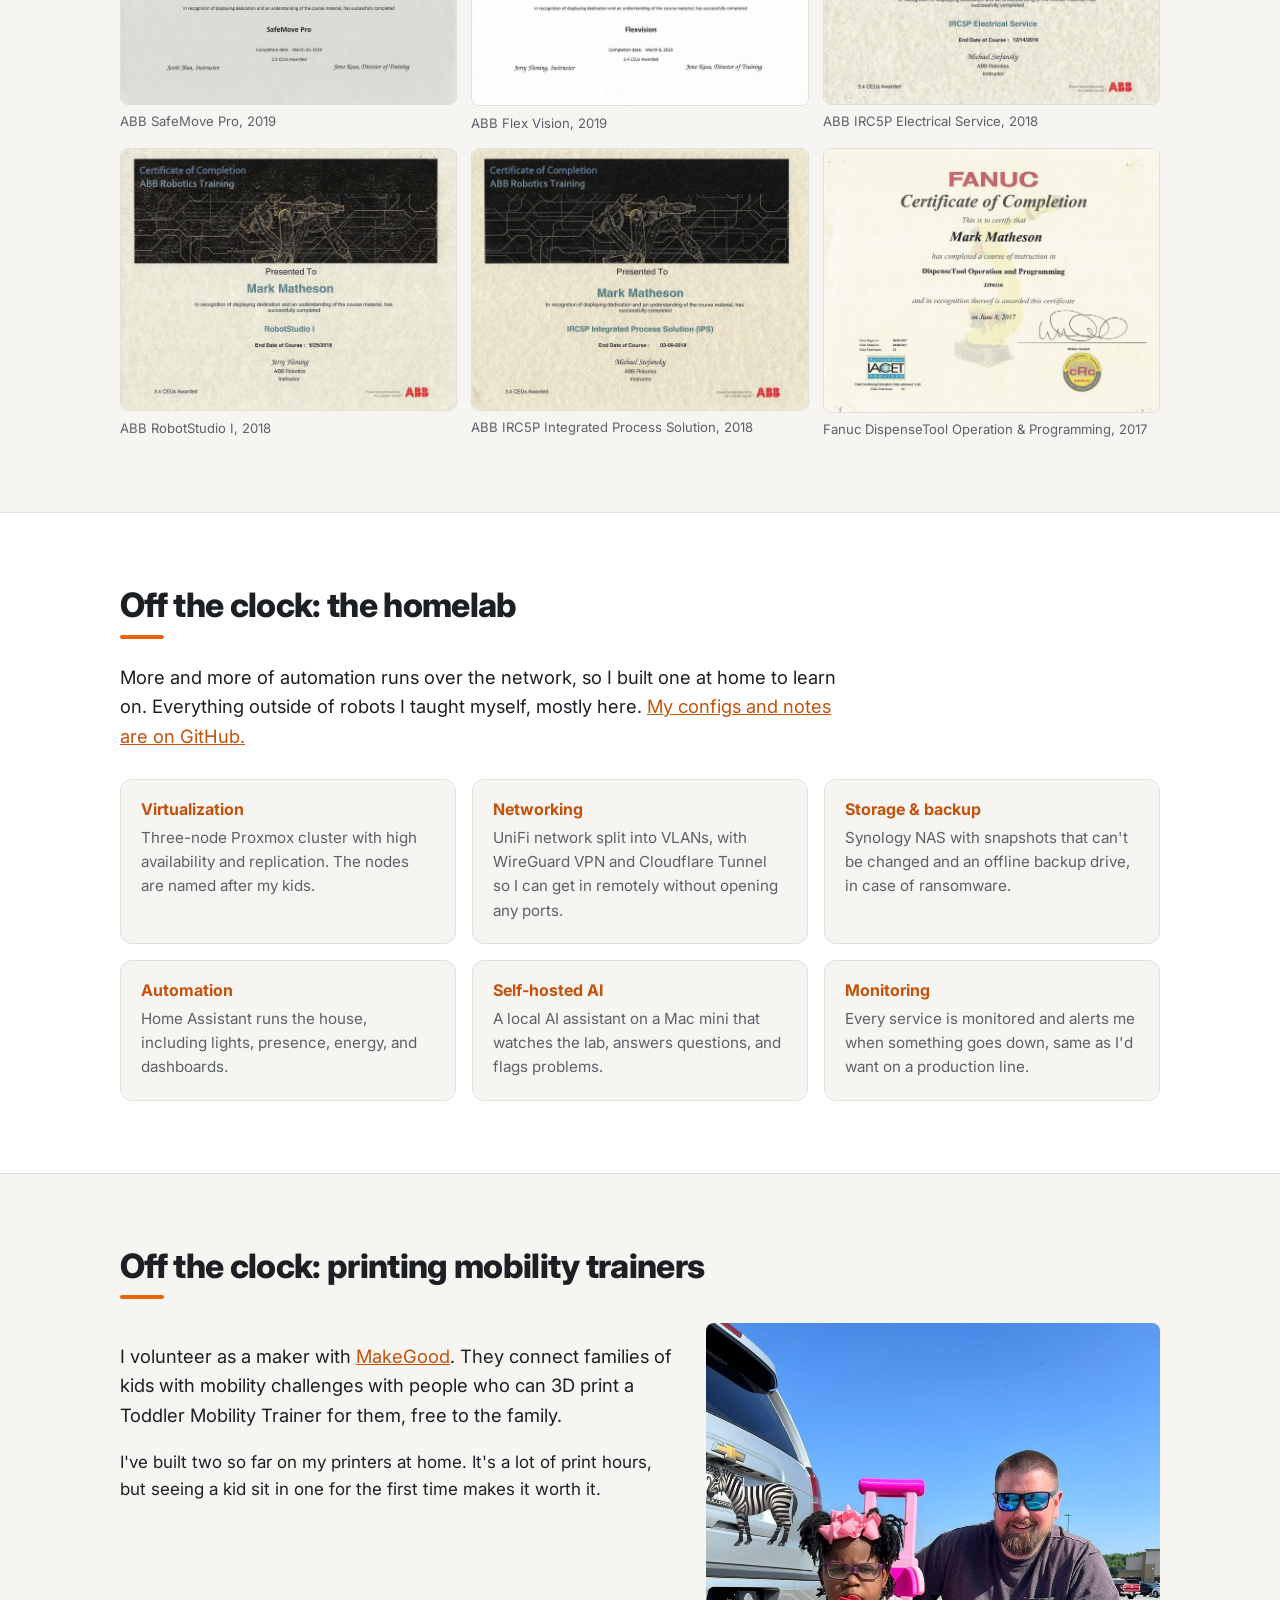
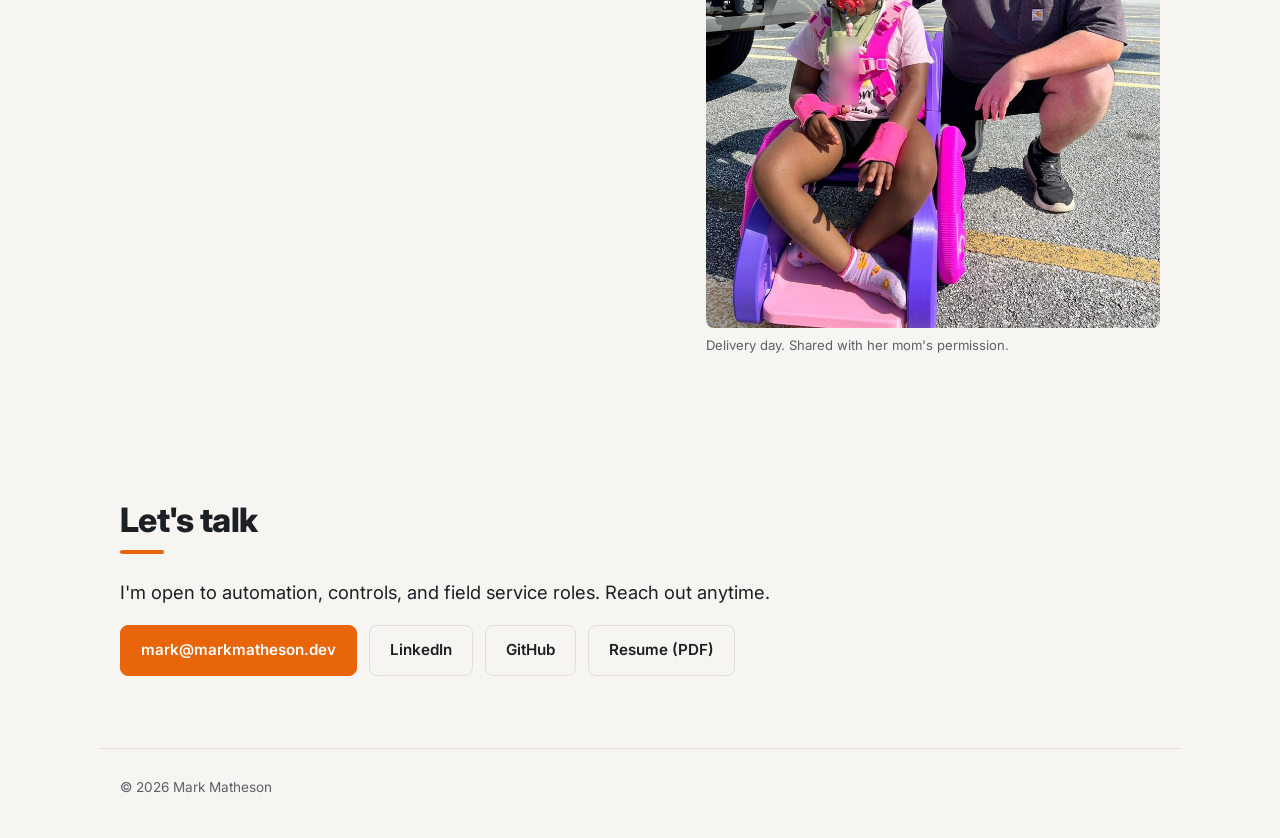
==== commit 2a6ba67e: "Headshot: zoom out to match LinkedIn crop Co-Authored-By: Claude Opus 5.5 <noreply@anthropic.com>" ====
--- a/site/index.html
+++ b/site/index.html
@@ -30,7 +30,7 @@
         <a class="btn" href="https://github.com/markmatheson" target="_blank" rel="noopener">GitHub</a>
       </div>
     </div>
-    <img class="headshot" src="img/headshot-2026-11.jpg" alt="Mark Matheson" width="270" height="270">
+    <img class="headshot" src="img/headshot-2026-11b.jpg" alt="Mark Matheson" width="270" height="270">
   </div>
 </header>
 
